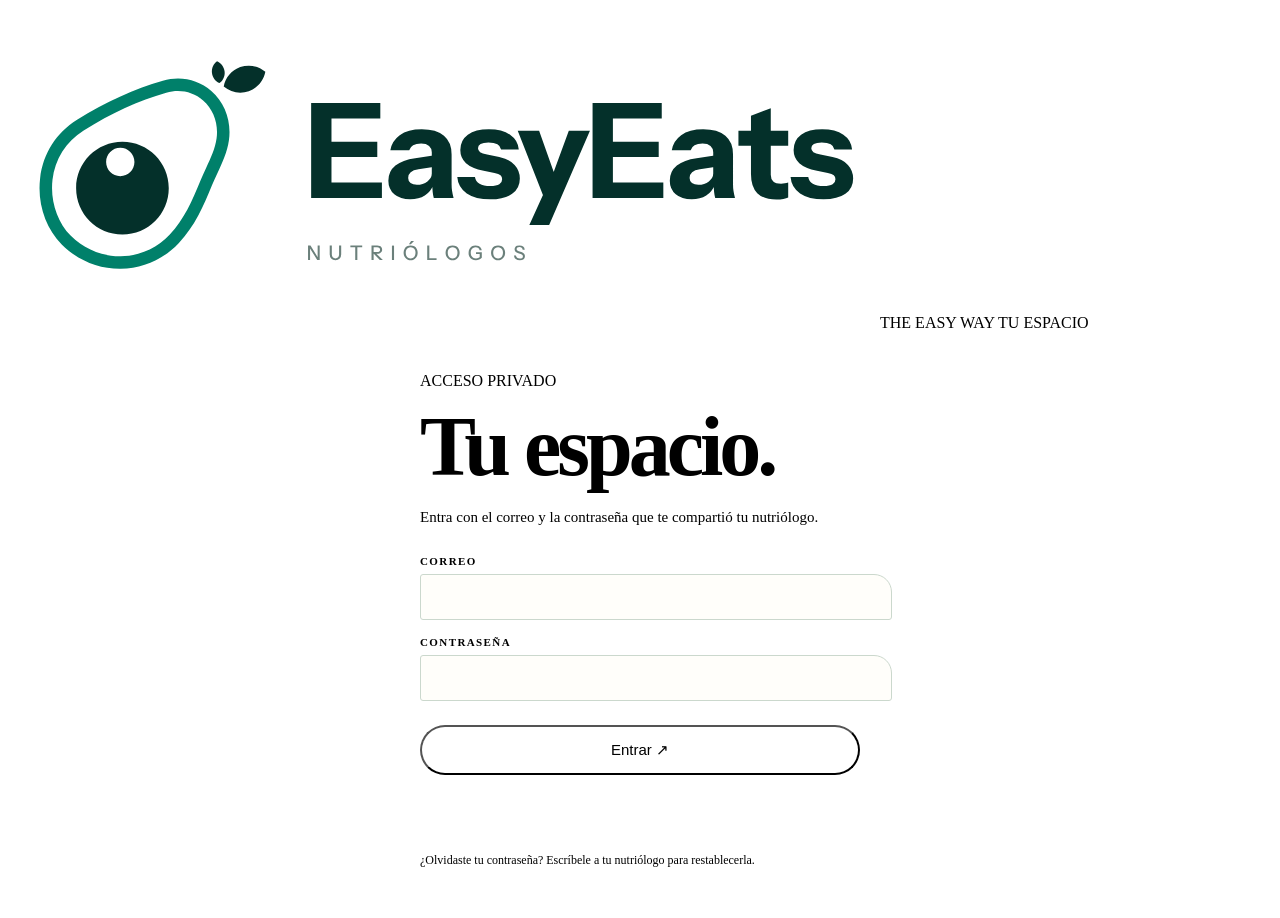
==== index.html @ 24e7483f "Add files via upload" ====
<!doctype html>
<html lang="es">
<head><meta charset="utf-8"><meta name="viewport" content="width=device-width,initial-scale=1"><meta name="robots" content="noindex,nofollow,noarchive"><meta name="theme-color" content="#FBFAF5"><meta http-equiv="Content-Security-Policy" content="default-src 'self'; script-src 'self' blob:; style-src 'self' 'unsafe-inline'; img-src 'self' blob: data:; font-src 'self'; connect-src 'self' https://*.supabase.co; base-uri 'self'; form-action 'self'"><meta name="referrer" content="no-referrer"><title>Tu espacio · EasyEats</title><link rel="stylesheet" href="styles.css"><link rel="stylesheet" href="portal.css"></head>
<body>
<div id="login-screen" class="login-screen">
<header class="topbar"><span class="brand"><img src="logo.svg" alt="EasyEats Nutriólogos"></span><span class="method">THE EASY WAY <i></i> TU ESPACIO</span></header>
<main class="login-wrap">
<form id="login-form" class="login-card" novalidate>
<span class="eyebrow">ACCESO PRIVADO</span>
<h1>Tu espacio<span class="name-dot">.</span></h1>
<p>Entra con el correo y la contraseña que te compartió tu nutriólogo.</p>
<label class="field"><span>CORREO</span><input id="email" type="email" autocomplete="username" required></label>
<label class="field"><span>CONTRASEÑA</span><input id="password" type="password" autocomplete="current-password" required></label>
<button class="primary" type="submit">Entrar ↗</button>
<p id="portal-message" class="portal-message" role="status"></p>
<button id="login-logout" class="link-btn" type="button" hidden>Cerrar sesión</button>
<p class="login-foot">¿Olvidaste tu contraseña? Escríbele a tu nutriólogo para restablecerla.</p>
</form>
</main>
</div>
<dialog id="account-dialog" class="account-dialog" aria-labelledby="account-title">
<button class="close" type="button" aria-label="Cerrar">×</button>
<span class="eyebrow">TU CUENTA</span>
<h2 id="account-title">Cambiar contraseña</h2>
<form id="password-form" novalidate>
<label class="field"><span>NUEVA CONTRASEÑA</span><input id="new-password" type="password" autocomplete="new-password" minlength="8" required></label>
<label class="field"><span>CONFIRMAR</span><input id="confirm-password" type="password" autocomplete="new-password" minlength="8" required></label>
<button class="primary" type="submit">Guardar contraseña</button>
<p id="password-message" class="portal-message" role="status"></p>
</form>
<hr>
<button id="logout" class="secondary" type="button">Cerrar sesión</button>
</dialog>
<script src="config.js"></script><script src="portal.js"></script>
</body>
</html>
---- portal.css ----
.login-screen{min-height:100dvh;display:flex;flex-direction:column}
.login-wrap{flex:1;display:grid;place-items:center;padding:40px 5%}
.login-card{width:min(440px,100%);animation:sceneIn .7s ease both}
.login-card .eyebrow{color:var(--green)}
.login-card h1{font-size:clamp(52px,7vw,84px);letter-spacing:-4px;line-height:1.02;margin:14px 0 12px}
.login-card>p{line-height:1.6;font-size:15px;margin-bottom:26px}
.field{display:block;margin-bottom:16px}
.field span{display:block;font-size:11px;letter-spacing:1.4px;font-weight:700;margin-bottom:7px}
.field input{width:100%;font:inherit;font-size:16px;color:var(--ink);background:#fffefa;border:1px solid #cbd8cd;border-radius:3px 18px 3px 3px;padding:13px 15px}
.field input:focus{outline:3px solid var(--green);outline-offset:2px;border-color:var(--green)}
.primary{width:100%;background:var(--green);color:var(--paper);border-radius:30px;padding:14px 20px;font-size:15px;margin-top:8px}
.primary:disabled{opacity:.6;cursor:wait}
.portal-message{min-height:22px;font-size:13px;line-height:1.5;margin-top:14px}
.portal-message.error{color:#9b2c1f}
.link-btn{background:none;padding:0 0 2px;color:var(--green);border-bottom:1px solid var(--green);font-size:13px}
.login-card .login-foot{font-size:12px;line-height:1.6;border-top:1px solid var(--line);margin:22px 0 0;padding-top:14px}
.tools .account{width:auto;border-radius:20px;font-size:12px;padding:0 14px}
.account-dialog{width:min(440px,92vw);background:var(--paper);border-radius:7px;padding:26px 28px;box-shadow:0 32px 100px #001b1840}
.account-dialog .eyebrow{color:var(--green)}
.account-dialog h2{font-size:26px;letter-spacing:-.8px;margin:6px 0 18px}
.account-dialog .close{position:absolute;top:14px;right:14px}
.account-dialog hr{border:0;border-top:1px solid var(--line);margin:22px 0}
.secondary{background:none;border:1px solid var(--ink);border-radius:30px;padding:11px 18px;font-size:14px}
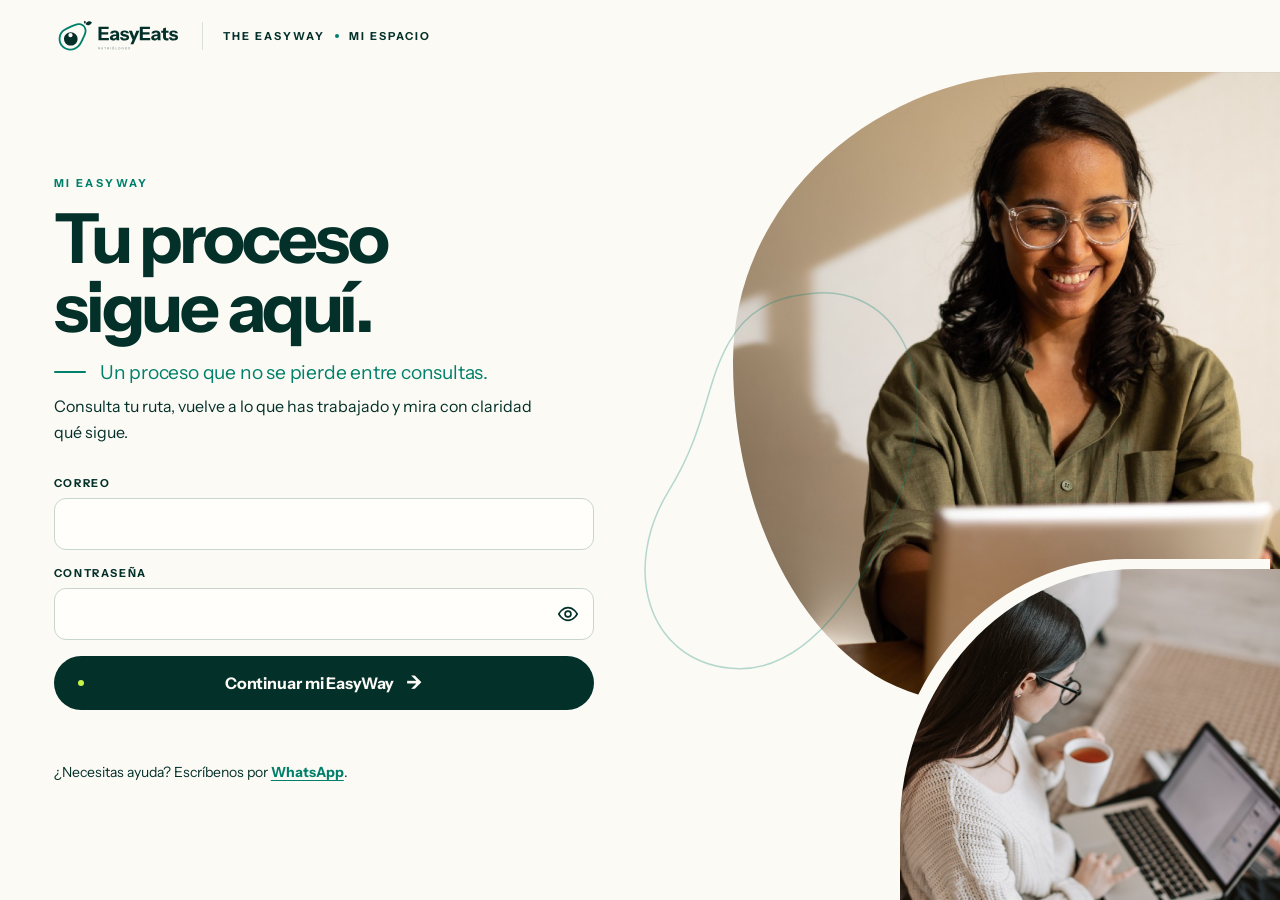
==== commit 099f08ba: "Add files via upload" ====
--- a/index.html
+++ b/index.html
@@ -1,21 +1,26 @@
 <!doctype html>
 <html lang="es">
-<head><meta charset="utf-8"><meta name="viewport" content="width=device-width,initial-scale=1"><meta name="robots" content="noindex,nofollow,noarchive"><meta name="theme-color" content="#FBFAF5"><meta http-equiv="Content-Security-Policy" content="default-src 'self'; script-src 'self' blob:; style-src 'self' 'unsafe-inline'; img-src 'self' blob: data:; font-src 'self'; connect-src 'self' https://*.supabase.co; base-uri 'self'; form-action 'self'"><meta name="referrer" content="no-referrer"><title>Tu espacio · EasyEats</title><link rel="stylesheet" href="styles.css"><link rel="stylesheet" href="portal.css"></head>
+<head><meta charset="utf-8"><meta name="viewport" content="width=device-width,initial-scale=1"><meta name="robots" content="noindex,nofollow,noarchive"><meta name="theme-color" content="#FBFAF5"><meta http-equiv="Content-Security-Policy" content="default-src 'self'; script-src 'self' blob:; style-src 'self' 'unsafe-inline'; img-src 'self' blob: data:; font-src 'self'; connect-src 'self' https://*.supabase.co; base-uri 'self'; form-action 'self'"><meta name="referrer" content="no-referrer"><title>Mi EasyWay · EasyEats</title><link rel="stylesheet" href="styles.css"><link rel="stylesheet" href="portal.css"></head>
 <body>
 <div id="login-screen" class="login-screen">
-<header class="topbar"><span class="brand"><img src="logo.svg" alt="EasyEats Nutriólogos"></span><span class="method">THE EASY WAY <i></i> TU ESPACIO</span></header>
+<header class="topbar login-top"><span class="brand"><img src="logo.svg" alt="EasyEats Nutriólogos"></span><span class="login-method">THE EASYWAY <i aria-hidden="true"></i> MI ESPACIO</span><span class="login-method-short">MI EASYWAY</span></header>
 <main class="login-wrap">
+<svg class="login-curve" viewBox="0 0 320 420" aria-hidden="true" focusable="false"><path d="M178 18C262 4 314 86 280 196c-28 92-92 204-176 196C20 384-6 292 42 214c38-62 36-106 60-148 18-32 44-44 76-48Z"/></svg>
+<section class="login-copy">
 <form id="login-form" class="login-card" novalidate>
-<span class="eyebrow">ACCESO PRIVADO</span>
-<h1>Tu espacio<span class="name-dot">.</span></h1>
-<p>Entra con el correo y la contraseña que te compartió tu nutriólogo.</p>
-<label class="field"><span>CORREO</span><input id="email" type="email" autocomplete="username" required></label>
-<label class="field"><span>CONTRASEÑA</span><input id="password" type="password" autocomplete="current-password" required></label>
-<button class="primary" type="submit">Entrar ↗</button>
+<span class="eyebrow">MI EASYWAY</span>
+<h1>Tu proceso sigue aquí.</h1>
+<p class="login-promise">Un proceso que no se pierde entre consultas.</p>
+<p class="login-support">Consulta tu ruta, vuelve a lo que has trabajado y mira con claridad qué sigue.</p>
+<div class="login-field"><label for="email">CORREO</label><input id="email" type="email" autocomplete="username" required></div>
+<div class="login-field"><label for="password">CONTRASEÑA</label><span class="password-wrap"><input id="password" type="password" autocomplete="current-password" required><button class="toggle-password" type="button" aria-controls="password" aria-pressed="false" aria-label="Mostrar contraseña" hidden><svg class="eye-on" viewBox="0 0 24 24" aria-hidden="true"><path d="M2 12s3.6-7 10-7 10 7 10 7-3.6 7-10 7S2 12 2 12Z" fill="none" stroke="currentColor" stroke-width="1.8"/><circle cx="12" cy="12" r="3.2" fill="none" stroke="currentColor" stroke-width="1.8"/></svg><svg class="eye-off" viewBox="0 0 24 24" aria-hidden="true"><path d="M3 3l18 18M10.6 5.1A10 10 0 0 1 12 5c6.4 0 10 7 10 7a17 17 0 0 1-3.2 4.1M6.6 6.6C3.8 8.4 2 12 2 12s3.6 7 10 7c1.9 0 3.5-.6 4.9-1.4M9.9 9.9a3 3 0 0 0 4.2 4.2" fill="none" stroke="currentColor" stroke-width="1.8" stroke-linecap="round"/></svg></button></span></div>
+<button class="primary login-submit" type="submit"><span class="btn-label">Continuar mi EasyWay</span><span class="btn-arrow" aria-hidden="true">→</span></button>
 <p id="portal-message" class="portal-message" role="status"></p>
 <button id="login-logout" class="link-btn" type="button" hidden>Cerrar sesión</button>
-<p class="login-foot">¿Olvidaste tu contraseña? Escríbele a tu nutriólogo para restablecerla.</p>
+<p class="login-help">¿Necesitas ayuda? Escríbenos por <a href="https://wa.me/529994713282?text=Hola%2C%20necesito%20ayuda%20para%20entrar%20a%20Mi%20EasyWay." target="_blank" rel="noopener noreferrer">WhatsApp</a>.</p>
 </form>
+</section>
+<aside class="login-visual" aria-hidden="true"><div class="login-photo login-photo-main"></div><div class="login-photo login-photo-secondary"></div></aside>
 </main>
 </div>
 <dialog id="account-dialog" class="account-dialog" aria-labelledby="account-title">
@@ -31,6 +36,6 @@
 <hr>
 <button id="logout" class="secondary" type="button">Cerrar sesión</button>
 </dialog>
-<script src="config.js"></script><script src="portal.js"></script>
+<script src="config.js"></script><script src="portal.js"></script><script src="acceso.js"></script>
 </body>
 </html>
--- a/styles.css
+++ b/styles.css
@@ -0,0 +1,19 @@
+@font-face{font-family:Instrument;src:url('instrument-regular.ttf')}@font-face{font-family:Instrument;src:url('instrument-bold.ttf');font-weight:700}
+:root{--paper:#FBFAF5;--ink:#04302A;--green:#00806A;--lime:#C6F24A;--muted:#6B807B;--line:#d9e1d8}*{box-sizing:border-box}body{margin:0;background:var(--paper);color:var(--ink);font-family:Instrument,Arial,sans-serif;font-size:16px}button,a{-webkit-tap-highlight-color:transparent}button{font:inherit;color:inherit;cursor:pointer}button:focus-visible,a:focus-visible,summary:focus-visible{outline:3px solid var(--green);outline-offset:5px}button{border:0}a{color:var(--green)}[hidden]{display:none!important}.topbar{height:100px;padding:24px 5.2%;display:flex;align-items:center;justify-content:space-between;border-bottom:1px solid var(--line);position:relative;z-index:2}.brand img{width:166px;height:auto;display:block}.method,.eyebrow{font-size:11px;letter-spacing:2px;font-weight:700}.method{display:flex;align-items:center;gap:12px}.method i{width:5px;height:5px;border-radius:50%;background:var(--green)}.tools{display:flex;gap:8px}.tools button{border:1px solid var(--line);background:transparent;border-radius:50%;width:38px;height:38px;font-size:21px}.scene{max-width:1450px;margin:auto;padding:38px 5.2% 20px;animation:sceneIn .7s ease both}.hero{text-align:center}.hero .eyebrow{color:var(--green)}h1,h2,h3,p{margin:0}.hero h1{font-size:clamp(70px,8.3vw,128px);letter-spacing:-7px;line-height:1.03;margin:20px 0 15px}.name-dot{color:var(--green)}.hero h2{font-size:clamp(22px,2.3vw,32px);font-weight:400;letter-spacing:-1px}.hero p{line-height:1.7;font-size:16px;margin:15px 0 8px}.journey{position:relative;display:grid;grid-template-columns:1fr 1fr 1fr;max-width:1020px;margin:30px auto 0;gap:40px}.phase{position:relative;display:flex;flex-direction:column;align-items:center;background:transparent;padding:5px 8px 12px}.phase-number{font-size:10px;letter-spacing:1.6px;display:block;margin-bottom:16px}.orbit{display:grid;place-items:center;height:132px;width:132px;position:relative;margin-bottom:17px;border-radius:50%;background:var(--paper)}.orbit i{position:absolute;inset:0;border:1px solid var(--green);border-radius:48% 52% 47% 53%;animation:orbit 24s linear infinite}.orbit i+ i{inset:9px;border-style:dashed;animation:orbit 35s linear infinite reverse}.orbit b{font-size:43px;letter-spacing:-3px;color:var(--green)}.phase strong{font-size:22px;letter-spacing:-.6px}.phase-caption{font-size:13px;margin-top:7px}.phase-link{margin-top:17px;background:var(--green);color:var(--paper);padding:11px 17px;border-radius:30px;font-size:13px}.future-symbol{height:132px;width:132px;display:grid;place-items:center;font-size:62px;font-weight:400;background:var(--paper);border:1px dashed #c1d1c6;border-radius:50%;margin-bottom:17px}.small-tag{font-size:11px;letter-spacing:.4px;margin-top:20px;border:1px dashed #c1d1c6;padding:6px 14px;border-radius:30px}.phase:hover .orbit{transform:scale(1.045);transition:.3s}.journey-line{position:absolute;left:17%;right:17%;top:84px;height:5px;background:var(--ink);overflow:hidden;border-radius:5px}.journey-line span{position:absolute;height:100%;width:20%;background:linear-gradient(90deg,transparent,var(--lime),transparent);animation:travel 6s linear infinite}.scene-footer{margin-top:35px;border-top:1px solid var(--line);padding-top:17px;display:flex;justify-content:space-between;font-size:10px;letter-spacing:1.6px}.back{padding:0;background:none;font-size:13px;margin:0 0 30px}.section-head{display:flex;justify-content:space-between;align-items:end;margin-bottom:35px}.section-head h1{font-size:clamp(36px,4.6vw,64px);letter-spacing:-2.5px;line-height:1.1;margin-top:15px}.section-head em{font-style:normal;color:var(--green)}.section-head p{line-height:1.6;font-size:14px;padding-bottom:5px}.dx-cards{display:grid;grid-template-columns:repeat(3,1fr);gap:23px}.dx-card{text-align:left;background:transparent;border:1px solid #cbd8cd;border-radius:3px 54px 3px 3px;padding:27px 28px 20px;transition:transform .3s,box-shadow .3s;position:relative;min-height:342px}.dx-card:hover{transform:translateY(-7px);box-shadow:0 18px 35px #04302a0a;background:#fffefa}.card-top{font-size:12px;letter-spacing:1.4px;display:flex;justify-content:space-between}.card-top>span{font-size:20px}.card-symbol{display:block;font-size:58px;color:var(--green);margin:18px 0 9px}.dx-card h2{font-size:29px;letter-spacing:-1px;line-height:1.1;margin-bottom:12px}.dx-card p{font-size:14px;line-height:1.55}.card-bottom{border-top:1px solid var(--line);display:flex;justify-content:space-between;font-size:11px;margin-top:24px;padding-top:15px}.card-bottom>span{color:var(--green)}.connection{display:flex;align-items:center;gap:12px;padding:24px 0;margin-top:18px;font-size:13px}.connection button{margin-left:auto;background:none;border-bottom:1px solid var(--green);padding:6px 0;color:var(--green)}.pulse-dot{height:7px;width:7px;border-radius:50%;background:var(--green);animation:breathe 3s ease-in-out infinite;flex-shrink:0}dialog{border:0;padding:0;background:transparent;color:var(--ink);max-width:none;max-height:none}dialog::backdrop{background:#04302a5e;backdrop-filter:blur(7px)}#report-dialog{width:min(1120px,94vw);height:min(880px,93dvh);overflow:visible}.sheet{height:100%;background:var(--paper);border-radius:7px;box-shadow:0 32px 100px #001b1840;display:flex;flex-direction:column;overflow:hidden;transform-origin:50% 50%;animation:flipIn .65s cubic-bezier(.2,.8,.3,1) both}.sheet-header{padding:27px 36px 18px;display:flex;align-items:start;justify-content:space-between}.sheet-header h2{font-size:30px;letter-spacing:-1px;margin-top:6px}.sheet-header .eyebrow{color:var(--green)}.close{background:none;font-size:31px;line-height:1;width:40px;height:40px;flex-shrink:0}.tabs{display:flex;gap:20px;padding:0 36px;border-bottom:1px solid var(--line);overflow:auto;flex-shrink:0}.tabs button{background:none;padding:13px 0 12px;border-bottom:2px solid transparent;white-space:nowrap;font-size:13px}.tabs button[aria-selected=true]{border-color:var(--green);color:var(--green);font-weight:700}.report-content{padding:30px 36px;overflow:auto;flex:1;min-height:0;scroll-behavior:smooth}.report-content>div{animation:fade .35s ease}.sheet-footer{display:flex;align-items:center;justify-content:space-between;padding:14px 36px;border-top:1px solid var(--line);font-size:11px}.sheet-footer button{background:var(--ink);color:var(--paper);border-radius:24px;padding:10px 19px;font-size:12px}.lead{font-size:24px;line-height:1.4;letter-spacing:-.6px;max-width:850px;margin-bottom:24px}.lead strong{color:var(--green)}.intro{line-height:1.75;max-width:850px;margin-bottom:22px}.grid2{display:grid;grid-template-columns:1fr 1fr;gap:18px}.tile{padding:22px;border:1px solid var(--line);border-radius:3px 25px 3px 3px}.tile h3{font-size:18px;margin-bottom:10px;color:var(--green)}.tile p,.tile li{font-size:14px;line-height:1.7}.tile ul{padding-left:17px;margin-bottom:0}.tile .big{display:block;font-size:37px;letter-spacing:-1px;font-weight:700;margin-bottom:6px}.note{font-size:12px;line-height:1.7;border-left:2px solid var(--green);padding:8px 14px;margin-top:23px}.pill{display:inline-block;padding:5px 10px;border:1px solid var(--line);border-radius:20px;font-size:10px;letter-spacing:.5px;margin-bottom:12px}.band{background:var(--ink);color:var(--paper);padding:25px 28px;border-radius:3px 30px 3px 3px;margin:22px 0}.band .big{font-size:45px;color:var(--lime);font-weight:700;letter-spacing:-2px}.band p{font-size:14px;line-height:1.7;margin-top:6px}.stats{display:grid;grid-template-columns:repeat(4,1fr);gap:15px;margin-bottom:23px}.stat{border-bottom:2px solid var(--line);padding-bottom:17px}.stat b{display:block;font-size:30px;letter-spacing:-1px}.stat span{font-size:12px;line-height:1.5;display:block;margin-top:4px}.macrobar{display:flex;height:12px;border-radius:10px;overflow:hidden;margin:18px 0}.macrobar span:nth-child(1){background:var(--green)}.macrobar span:nth-child(2){background:var(--ink)}.macrobar span:nth-child(3){background:var(--muted)}.legend{display:flex;gap:22px;font-size:12px;margin-bottom:25px}.data-table{width:100%;border-collapse:collapse;font-size:13px;font-variant-numeric:tabular-nums}.table-scroll{overflow:auto}.data-table th{text-align:left;font-size:10px;letter-spacing:.7px;color:var(--green);padding:12px 8px;border-bottom:1px solid var(--ink);white-space:nowrap}.data-table td{padding:13px 8px;border-bottom:1px solid var(--line)}.data-table tr.partial{background:#e9eee32e}.data-table td:not(:first-child){font-variant-numeric:tabular-nums}.status{font-size:10px;border:1px solid #cdd8cd;border-radius:13px;padding:3px 7px;white-space:nowrap}.foda{display:grid;grid-template-columns:1fr 1fr;gap:16px;max-width:850px;margin:auto}.petal{padding:27px 32px;min-height:210px;border:1px solid var(--line);background:#edf3e9;border-radius:65px 65px 3px 65px}.petal:nth-child(2){border-radius:65px 65px 65px 3px;background:#f1f0e6}.petal:nth-child(3){border-radius:65px 3px 65px 65px;background:#e4efe8}.petal:nth-child(4){border-radius:3px 65px 65px 65px;background:#f1f0e6}.petal small{font-size:9px;letter-spacing:1.7px}.petal h3{font-size:22px;margin:7px 0 12px}.petal p{font-size:14px;line-height:1.65;margin:7px 0}.petal details{border-top:1px solid #04302a22;margin-top:13px;padding-top:10px;font-size:12px}.petal summary{cursor:pointer}.body-controls{display:flex;gap:12px;justify-content:space-between;flex-wrap:wrap;margin-bottom:12px}.segmented{display:flex;border:1px solid var(--line);border-radius:30px;padding:3px;gap:3px}.segmented button{background:none;border-radius:20px;font-size:12px;padding:8px 14px}.segmented button.selected{background:var(--ink);color:var(--paper)}.body-layout{display:grid;grid-template-columns:1.05fr 1fr;gap:28px;align-items:start}.body-visual{height:470px;position:relative;background:white;border-radius:100px 100px 10px 10px;overflow:hidden}.body-crop{position:absolute;width:195px;height:463px;left:50%;transform:translateX(-50%);top:3px;overflow:hidden}.body-crop img{position:absolute;width:278.26%;max-width:none;left:-34.78%;top:-16.05%}.hotspot{position:absolute;z-index:1;left:var(--x);top:var(--y);width:23px;height:23px;border-radius:50%;border:4px solid white;background:var(--green);box-shadow:0 0 0 1px var(--green);animation:halo 4s infinite}.hotspot.selected{background:var(--ink);box-shadow:0 0 0 5px #00806a33}.body-visual .source-btn{position:absolute;bottom:8px;right:8px;background:#fbfaf5e8;border:1px solid var(--line);font-size:10px;padding:7px 9px;border-radius:20px}.region-list{display:flex;flex-wrap:wrap;gap:5px;margin-top:12px}.region-list button{font-size:11px;border-radius:20px;border:1px solid var(--line);padding:6px 10px;background:none}.region-list button.selected{color:var(--paper);background:var(--green);border-color:var(--green)}.body-info .region-title{font-size:26px;margin:20px 0 12px;letter-spacing:-.7px}.measure{padding:17px 0;border-bottom:1px solid var(--line)}.measure small{display:block;font-size:10px;color:var(--green);letter-spacing:1px;margin-bottom:7px}.measure .pair{display:flex;gap:23px}.measure b{font-size:27px;letter-spacing:-.7px}.measure .unit{font-size:14px}.measure .side{display:block;font-size:11px;margin-top:3px}.measure p{font-size:13px;line-height:1.6}.body-summary{display:flex;gap:16px;padding:16px 0;border-bottom:1px solid var(--ink)}.body-summary b{font-size:26px;display:block;letter-spacing:-1px}.body-summary span{display:block;font-size:10px;margin-top:4px}.week{display:grid;grid-template-columns:repeat(7,1fr);gap:9px;align-items:end;height:175px;margin:20px 0 24px}.day{display:flex;flex-direction:column;align-items:center;gap:8px;font-size:11px;height:100%;justify-content:end}.day .bar{background:var(--green);width:70%;height:var(--h);min-height:2px;border-radius:5px 5px 0 0}.day:nth-child(3) .bar{background:var(--ink)}.day b{font-size:13px}.details{border-top:1px solid var(--line);margin:18px 0 0;padding:15px 0;font-size:14px}.details summary{cursor:pointer;font-weight:700}.details p{line-height:1.7;margin-top:12px}.source-list{font-size:12px;line-height:1.8;margin-top:20px}.source-list a{margin-right:15px}#source-dialog{width:min(800px,94vw);height:94dvh;background:var(--paper);padding:20px;border-radius:8px;overflow:auto}#source-dialog>img{width:100%;display:block}#source-dialog>.close{float:right}#source-dialog p{font-size:12px;padding:10px}#toast{position:fixed;bottom:24px;left:50%;transform:translateX(-50%);background:var(--ink);color:var(--paper);padding:15px 24px;border-radius:30px;font-size:13px;z-index:20;max-width:90vw;opacity:0;pointer-events:none;transition:.3s}#toast.show{opacity:1}.closing .sheet{animation:flipOut .3s ease both}body.paused *,body.paused *:before,body.paused *:after{animation-play-state:paused!important;scroll-behavior:auto!important}body.paused .sheet{animation:none}body.paused .scene{animation:none}
+@keyframes orbit{to{transform:rotate(360deg)}}@keyframes travel{from{left:-20%}to{left:120%}}@keyframes breathe{50%{box-shadow:0 0 0 5px #00806a16}}@keyframes halo{50%{box-shadow:0 0 0 4px #00806a18}}@keyframes sceneIn{from{opacity:0;transform:scale(.96) translateY(15px)}to{opacity:1;transform:none}}@keyframes flipIn{from{opacity:0;transform:perspective(1500px) rotateY(-75deg) scale(.85)}to{opacity:1;transform:perspective(1500px) rotateY(0) scale(1)}}@keyframes flipOut{to{opacity:0;transform:perspective(1500px) rotateY(65deg) scale(.85)}}@keyframes fade{from{opacity:0;transform:translateY(7px)}to{opacity:1;transform:none}}
+@media(min-width:1500px){.scene{padding-top:60px}.journey{margin-top:45px}.scene-footer{margin-top:45px}}
+@media(max-width:750px){.topbar{height:78px;padding:18px 5%}.brand img{width:128px}.method{display:none}.scene{padding:28px 5% 20px}.hero h1{letter-spacing:-4px}.hero h2{font-size:23px}.hero p{font-size:14px}.desktop{display:none}.journey{gap:9px;margin-top:27px}.phase-number{font-size:8px;letter-spacing:.3px}.orbit,.future-symbol{width:86px;height:86px}.orbit b{font-size:31px}.future-symbol{font-size:40px}.phase strong{font-size:16px}.phase-caption{font-size:11px;min-height:33px}.phase-link{font-size:10px;padding:9px}.small-tag{font-size:9px;margin-top:17px}.journey-line{top:65px}.scene-footer{font-size:8px;letter-spacing:.8px;gap:18px}.section-head{display:block}.section-head p{margin-top:16px}.dx-cards{grid-template-columns:1fr}.dx-card{min-height:0;padding:21px}.card-symbol{position:absolute;right:25px;top:42px}.dx-card h2{font-size:25px}.dx-card p{font-size:13px}.connection{flex-wrap:wrap}.connection button{margin:5px 0 0}.sheet-header{padding:22px 20px 14px}.sheet-header h2{font-size:23px}.tabs{padding:0 20px;gap:18px}.report-content{padding:23px 20px}.sheet-footer{padding:12px 20px}.lead{font-size:20px}.grid2{grid-template-columns:1fr}.stats{grid-template-columns:repeat(2,1fr)}.stat b{font-size:28px}.legend{gap:12px;font-size:10px}.foda{gap:10px}.petal{padding:22px 19px;border-radius:40px 40px 3px 40px!important}.petal h3{font-size:18px}.petal p{font-size:12px}.body-layout{grid-template-columns:1fr}.body-visual{height:410px}.body-crop{height:403px;width:170px}.body-info .region-title{margin-top:12px}.body-controls{gap:8px}.segmented button{padding:7px 11px}.body-summary b{font-size:26px}.data-table{font-size:12px}.data-table th,.data-table td{padding:10px 7px}.week{height:150px}}
+.body-info .measure{padding:10px 0}.body-info .region-title{margin:13px 0 5px}.body-info .note{font-size:10px;line-height:1.5;margin-top:12px;padding:6px 10px}.body-summary{padding:9px 0 14px}.body-visual{height:420px}.body-crop{height:414px;width:175px}
+@media(min-width:751px) and (max-height:800px){.topbar{height:82px}.scene{padding-top:26px}.hero h1{font-size:86px;margin:15px 0 10px}.hero h2{font-size:27px}.hero p{font-size:14px;margin-top:11px}.journey{margin-top:24px}.orbit,.future-symbol{width:112px;height:112px}.journey-line{top:76px}.scene-footer{margin-top:21px}.back{margin-bottom:20px}.section-head{margin-bottom:23px}.section-head h1{font-size:49px}.dx-card{min-height:315px}.connection{margin-top:10px;padding:16px 0}}
+.orbit .glyph{font-size:52px;letter-spacing:0;font-weight:400}
+.plan-map{position:relative;display:grid;grid-template-columns:repeat(3,1fr);gap:18px}.map-lines{position:absolute;inset:0;width:100%;height:100%;pointer-events:none;z-index:1;overflow:visible}.map-path,.map-glint{fill:none;stroke-width:4;stroke-linecap:round}.map-path{stroke:var(--ink)}.map-glint{stroke:var(--lime);stroke-dasharray:70 1930;stroke-dashoffset:70;animation:glint 7s linear infinite}.month{position:relative;border:1px solid #cbd8cd;border-radius:3px 54px 3px 3px;padding:24px 22px 26px;background:#fffefa}.month.urgent{background:#edf3e9}.month-head{display:flex;flex-direction:column;align-items:flex-start;gap:8px;min-height:118px}.month-head .eyebrow{color:var(--green)}.month-head h2{font-size:23px;letter-spacing:-.7px;line-height:1.15}.priority{font-size:10px;letter-spacing:1.2px;font-weight:700;text-transform:uppercase;border:1px dashed #c1d1c6;border-radius:20px;padding:4px 10px}.urgent .priority{background:var(--ink);color:var(--lime);border:1px solid var(--ink)}.month-nodes{display:grid;grid-template-columns:1fr 1fr;gap:18px;margin-top:22px}.month-nodes .node:nth-child(2){margin-top:46px}.node{position:relative;z-index:2;display:flex;flex-direction:column;align-items:flex-start;text-align:left;background:none;padding:0;animation:nodeIn .6s ease both;animation-delay:calc(var(--i)*90ms + .15s)}.node-dot{position:relative;z-index:2;width:62px;height:62px;border-radius:50%;display:grid;place-items:center;background:var(--paper);border:1px solid var(--green);color:var(--green);font-size:19px;font-weight:700;transition:transform .3s}.urgent .node-dot{background:var(--ink);color:var(--lime);border-color:var(--ink)}.node:hover .node-dot{transform:scale(1.08)}.node-meta{font-size:10px;letter-spacing:1.3px;font-weight:700;margin:14px 0 6px}.node strong{font-size:18px;line-height:1.22;letter-spacing:-.4px}.node-caption{font-size:13px;line-height:1.5;margin-top:8px}.node-flag{font-size:10px;letter-spacing:.4px;border:1px dashed var(--green);color:var(--green);border-radius:20px;padding:3px 9px;margin-top:10px}.node-open{margin-top:12px;font-size:12px;color:var(--green);border-bottom:1px solid var(--green);padding-bottom:2px}
+.plan-route{position:relative;max-width:1180px}.route-line{position:absolute;width:4px;background:var(--ink);border-radius:4px;overflow:hidden}.route-line span{position:absolute;left:0;width:100%;height:22%;background:linear-gradient(180deg,transparent,var(--lime),transparent);animation:travelY 6s linear infinite}.route-month{display:flex;align-items:baseline;gap:14px;font-size:21px;letter-spacing:-.5px;padding:26px 0 6px 90px}.route-month span{font-size:11px;letter-spacing:2px;color:var(--green)}.route-group ol{list-style:none;margin:0;padding:0}.route-step{position:relative;margin-left:90px;display:grid;grid-template-columns:minmax(0,1.1fr) minmax(0,1fr) auto;column-gap:32px;align-items:center;padding:20px 0;border-bottom:1px solid var(--line);animation:nodeIn .6s ease both;animation-delay:calc(var(--i)*80ms + .15s)}.step-dot{position:absolute;left:-90px;top:50%;margin-top:-30px;width:60px;height:60px;border-radius:50%;display:grid;place-items:center;background:var(--paper);border:1px solid var(--green);color:var(--green);font-size:18px;font-weight:700}.urgent .step-dot{background:var(--ink);color:var(--lime);border-color:var(--ink)}.route-step small{display:block;font-size:10px;letter-spacing:1.3px;font-weight:700;margin-bottom:6px}.step-main small{color:var(--green)}.step-main h3{font-size:21px;letter-spacing:-.5px;line-height:1.2}.step-result p{font-size:15px;line-height:1.55}.route-step button{background:none;border-bottom:1px solid var(--green);color:var(--green);padding:6px 0;font-size:13px;white-space:nowrap}.route-note{max-width:1180px;margin-top:30px}.route-note b{color:var(--lime)}.route-note+.note{max-width:1180px}
+.session-tags{display:flex;flex-wrap:wrap;gap:8px;margin-bottom:14px}.session-tags .pill{margin:0}.pill-ink{background:var(--ink);color:var(--lime);border-color:var(--ink)}.pill-dashed{border-style:dashed;border-color:var(--green);color:var(--green)}.field-label{display:block;font-size:10px;letter-spacing:1.6px;font-weight:700;color:var(--green);margin-bottom:6px}.grid3{display:grid;grid-template-columns:repeat(3,1fr);gap:18px}.grid3 li{margin-bottom:8px}.band.result small{font-size:10px;letter-spacing:1.6px;font-weight:700;color:var(--lime)}.band.result p{font-size:19px;letter-spacing:-.3px;line-height:1.45}.report-content .connection{border-top:1px solid var(--line);margin-top:0}
+.footer-link{background:none;padding:0 0 2px;font-size:10px;letter-spacing:1.6px;font-weight:700;color:var(--green);border-bottom:1px solid var(--green)}.connection button+button{margin-left:22px}
+.price-group-label{display:flex;align-items:center;gap:12px;margin-bottom:16px;font-size:14px}.price-group-label .pill{margin:0}.price-cards{display:grid;grid-template-columns:repeat(auto-fit,minmax(280px,1fr));gap:23px}.price-card{position:relative;border:1px solid #cbd8cd;border-radius:3px 54px 3px 3px;padding:27px 28px 24px;background:#fffefa;transition:transform .3s,box-shadow .3s;animation:nodeIn .6s ease both;animation-delay:calc(var(--i)*90ms + .15s)}.price-card:hover{transform:translateY(-7px);box-shadow:0 18px 35px #04302a14}.price-card .card-top>span{font-size:12px;color:var(--green)}.price-card h2{font-size:26px;letter-spacing:-.8px;line-height:1.1;margin:18px 0 20px}.price-old{font-size:14px;text-decoration:line-through}.price-big{font-size:clamp(44px,4.4vw,60px);font-weight:700;letter-spacing:-2.5px;line-height:1.05;margin:4px 0 12px;color:var(--green)}.saving{display:inline-block;font-size:12px;font-weight:700;border:1px solid var(--green);color:var(--green);border-radius:20px;padding:4px 11px}.per-session{border-top:1px solid var(--line);margin-top:22px;padding-top:14px;font-size:13px;line-height:1.5}.price-card.best{background:var(--ink);color:var(--paper);border-color:var(--ink)}.best .price-big{color:var(--lime)}.best .saving{background:var(--lime);color:var(--ink);border-color:var(--lime)}.best .per-session{border-color:#fbfaf533}.price-card .card-top .best-tag{background:var(--lime);color:var(--ink);font-size:10px;letter-spacing:1.2px;font-weight:700;padding:3px 9px;border-radius:20px}.price-single{display:flex;justify-content:space-between;align-items:center;gap:24px;border:1px dashed #c1d1c6;border-radius:3px 30px 3px 3px;padding:24px 28px;margin-top:23px}.price-single .eyebrow{color:var(--green)}.price-single h2{font-size:24px;letter-spacing:-.6px;margin:8px 0 6px}.price-single p{font-size:14px}.price-group-label b{color:var(--green)}.price-single-amount{display:flex;flex-wrap:wrap;gap:16px 40px}.price-single-amount b{display:block;font-size:44px;letter-spacing:-2px}.price-single-amount span{display:block;font-size:12px}
+body.paused .node,body.paused .route-step,body.paused .price-card{animation:none}
+@keyframes glint{from{stroke-dashoffset:70}to{stroke-dashoffset:-1000}}@keyframes travelY{from{top:-22%}to{top:122%}}@keyframes nodeIn{from{opacity:0;transform:translateY(12px)}to{opacity:1;transform:none}}
+@media(max-width:1100px){.plan-map{grid-template-columns:1fr;gap:14px}.month{padding:22px 24px}.month-head{min-height:0;padding-left:86px}.month-nodes{grid-template-columns:1fr;gap:24px;margin-top:18px}.month-nodes .node:nth-child(2){margin-top:0;padding-left:28px}.node{display:grid;grid-template-columns:62px 1fr;column-gap:18px;justify-items:start;align-items:start}.node>*{grid-column:2}.node>.node-dot{grid-column:1;grid-row:1/span 5}.node-meta{margin:4px 0 5px}}
+@media(max-width:950px){.grid3{grid-template-columns:1fr}.route-step{grid-template-columns:1fr auto;row-gap:10px}.step-result{grid-row:2}.route-step button{grid-row:1/span 2;grid-column:2}}
+@media(max-width:750px){.month{padding:20px 16px}.month-head{padding-left:76px}.month-head h2{font-size:20px}.node{grid-template-columns:50px 1fr;column-gap:14px}.node-dot{width:50px;height:50px;font-size:16px}.node strong{font-size:17px}.route-month{padding-left:62px;font-size:18px;flex-wrap:wrap;gap:2px 10px}.route-step{margin-left:62px;grid-template-columns:1fr;row-gap:10px;padding:18px 0}.route-step button{grid-row:auto;grid-column:1;justify-self:start}.step-dot{left:-62px;top:16px;margin-top:0;width:46px;height:46px;font-size:15px}.step-main h3{font-size:18px}.step-result p{font-size:14px}.band.result p{font-size:17px}.route-note{padding:20px}.scene-footer{flex-wrap:wrap;gap:12px 18px}.footer-link{font-size:9px;letter-spacing:.8px;order:3}.connection button+button{margin-left:0}.price-card{padding:22px 21px}.price-card h2{font-size:23px}.price-single{display:block;padding:20px}.price-single-amount{text-align:left;margin-top:14px}.price-single-amount b{font-size:38px}}
+@media(prefers-reduced-motion:reduce){*,*:before,*:after{animation:none!important;transition:none!important;scroll-behavior:auto!important}}
--- a/portal.css
+++ b/portal.css
@@ -1,19 +1,121 @@
-.login-screen{min-height:100dvh;display:flex;flex-direction:column}
-.login-wrap{flex:1;display:grid;place-items:center;padding:40px 5%}
-.login-card{width:min(440px,100%);animation:sceneIn .7s ease both}
-.login-card .eyebrow{color:var(--green)}
-.login-card h1{font-size:clamp(52px,7vw,84px);letter-spacing:-4px;line-height:1.02;margin:14px 0 12px}
-.login-card>p{line-height:1.6;font-size:15px;margin-bottom:26px}
-.field{display:block;margin-bottom:16px}
-.field span{display:block;font-size:11px;letter-spacing:1.4px;font-weight:700;margin-bottom:7px}
-.field input{width:100%;font:inherit;font-size:16px;color:var(--ink);background:#fffefa;border:1px solid #cbd8cd;border-radius:3px 18px 3px 3px;padding:13px 15px}
-.field input:focus{outline:3px solid var(--green);outline-offset:2px;border-color:var(--green)}
-.primary{width:100%;background:var(--green);color:var(--paper);border-radius:30px;padding:14px 20px;font-size:15px;margin-top:8px}
-.primary:disabled{opacity:.6;cursor:wait}
-.portal-message{min-height:22px;font-size:13px;line-height:1.5;margin-top:14px}
+/* ---------- Acceso · Mi EasyWay. Encapsulado en .login-screen para no afectar la presentación. ---------- */
+.login-screen{--login-line:#c9d6cd;min-height:100dvh;display:flex;flex-direction:column;background:var(--paper);overflow-x:hidden}
+.login-top{height:72px;padding:14px clamp(20px,4.2vw,64px);gap:20px;justify-content:flex-start;border-bottom:0}
+.login-top .brand img{width:128px}
+.login-method{display:flex;align-items:center;gap:10px;height:28px;padding-left:20px;border-left:1px solid var(--line);font-size:11px;letter-spacing:2px;font-weight:700}
+.login-method i{width:4px;height:4px;border-radius:50%;background:var(--green)}
+.login-method-short{display:none;margin-left:auto;font-size:11px;letter-spacing:2px;font-weight:700}
+
+.login-wrap{position:relative;flex:1;display:grid;grid-template-columns:minmax(0,55fr) minmax(0,45fr);min-height:0}
+.login-copy{position:relative;z-index:2;display:flex;align-items:center;padding:clamp(16px,3.5vh,44px) clamp(20px,4.2vw,64px) clamp(28px,5vh,56px)}
+.login-card{width:min(540px,100%)}
+.login-card>*{animation:loginUp .6s cubic-bezier(.2,.7,.2,1) both}
+.login-card>:nth-child(2){animation-delay:.05s}.login-card>:nth-child(3){animation-delay:.1s}.login-card>:nth-child(4){animation-delay:.15s}
+.login-card>:nth-child(5),.login-card>:nth-child(6){animation-delay:.2s}.login-card>:nth-child(n+7){animation-delay:.25s}
+.login-card .eyebrow{display:block;color:var(--green);letter-spacing:2.4px}
+.login-card h1{max-width:10ch;margin:14px 0 18px;font-size:clamp(44px,5.4vw,80px);line-height:1;letter-spacing:-.045em}
+.login-promise{display:flex;align-items:center;gap:14px;margin-bottom:10px;font-size:clamp(17px,1.5vw,21px);letter-spacing:-.2px;color:var(--green)}
+.login-promise::before{content:'';flex:none;width:32px;height:2px;border-radius:2px;background:var(--green)}
+.login-support{max-width:44ch;margin-bottom:clamp(20px,3.4vh,32px);font-size:16px;line-height:1.6}
+
+.login-field{margin-bottom:16px}
+.login-field label{display:block;margin-bottom:8px;font-size:11px;letter-spacing:1.6px;font-weight:700}
+.login-field input{width:100%;min-height:52px;padding:0 16px;font:inherit;font-size:16px;color:var(--ink);background:#fffefa;border:1px solid var(--login-line);border-radius:12px;transition:border-color .2s,box-shadow .2s}
+.login-field input:hover{border-color:#9fb5a8}
+.login-field input:focus,.login-field input:focus-visible{outline:none;border-color:var(--green);box-shadow:0 0 0 3px #00806a40}
+.password-wrap{position:relative;display:block}
+.password-wrap input{padding-right:56px}
+.toggle-password{position:absolute;top:50%;right:4px;width:44px;height:44px;margin-top:-22px;display:grid;place-items:center;border-radius:10px;background:none;color:var(--ink)}
+.toggle-password:hover{background:#04302a0d}
+.toggle-password:focus-visible{outline:3px solid var(--green);outline-offset:0}
+.toggle-password svg{width:22px;height:22px}
+.toggle-password .eye-off,.toggle-password[aria-pressed=true] .eye-on{display:none}
+.toggle-password[aria-pressed=true] .eye-off{display:block}
+
+.login-submit{position:relative;display:flex;align-items:center;justify-content:center;gap:12px;width:100%;min-height:54px;margin-top:10px;padding:0 48px;background:var(--ink);color:var(--paper);border-radius:30px;font-size:16px;font-weight:700;letter-spacing:-.1px;transition:background .2s,transform .2s}
+.login-submit::before{content:'';position:absolute;left:24px;top:50%;width:6px;height:6px;margin-top:-3px;border-radius:50%;background:var(--lime)}
+.login-submit:hover{background:#0b4239}
+.login-submit:active{transform:translateY(1px)}
+.btn-arrow{font-size:19px;transition:transform .2s}
+.login-submit:hover .btn-arrow{transform:translateX(3px)}
+.login-submit:disabled{opacity:1;cursor:wait}
+.login-submit:disabled .btn-label,.login-submit:disabled .btn-arrow{opacity:.4}
+.login-submit:disabled::after{content:'';position:absolute;right:22px;top:50%;width:18px;height:18px;margin-top:-9px;border-radius:50%;border:2px solid #fbfaf555;border-top-color:var(--lime);animation:loginSpin .8s linear infinite}
+
+.portal-message{min-height:22px;margin-top:14px;font-size:14px;line-height:1.5}
 .portal-message.error{color:#9b2c1f}
-.link-btn{background:none;padding:0 0 2px;color:var(--green);border-bottom:1px solid var(--green);font-size:13px}
-.login-card .login-foot{font-size:12px;line-height:1.6;border-top:1px solid var(--line);margin:22px 0 0;padding-top:14px}
+.login-screen .portal-message:not(:empty){padding:10px 14px;border-radius:10px;background:#00806a12}
+.login-screen .portal-message.error:not(:empty){background:#9b2c1f0f}
+.link-btn{padding:0 0 2px;background:none;color:var(--green);border-bottom:1px solid var(--green);font-size:14px}
+.login-help{margin-top:16px;font-size:14px;line-height:1.5}
+.login-help a{color:var(--green);font-weight:700;text-underline-offset:3px}
+
+/* Fotografías: fondos decorativos. Si el archivo aún no existe, queda el degradado papel-verde. */
+.login-visual{position:relative;overflow:hidden;animation:loginFade .9s ease both .1s}
+.login-photo{position:absolute;background-color:#e6eee6;background-size:cover;background-position:center;transition:transform .6s ease}
+.login-photo-main{inset:0 0 24% 5%;border-radius:58% 0 0 42%/46% 0 0 54%;background-image:url(login-easyway-principal.jpg),linear-gradient(150deg,#dde8df,#eef2e8 60%,#e2ebe4);background-position:64% 40%}
+.login-photo-secondary{right:0;bottom:0;width:66%;height:40%;border-radius:62% 0 0 0/78% 0 0 0;box-shadow:-10px -10px 0 var(--paper);background-image:url(login-easyway-secundaria.jpg),linear-gradient(200deg,#e4ece3,#f1f0e6);background-position:50% 38%}
+.login-visual:hover .login-photo-main{transform:scale(1.01)}
+.login-curve{position:absolute;z-index:1;left:49%;top:6%;width:25%;height:88%;pointer-events:none;overflow:visible}
+.login-curve path{fill:none;stroke:var(--green);stroke-width:1.5;opacity:.28;vector-effect:non-scaling-stroke}
+
+@keyframes loginUp{from{opacity:0;transform:translateY(10px)}to{opacity:1;transform:none}}
+@keyframes loginFade{from{opacity:0}to{opacity:1}}
+@keyframes loginSpin{to{transform:rotate(360deg)}}
+
+@media (min-width:761px) and (max-height:820px){
+  .login-top{height:62px}
+  .login-card h1{margin:10px 0 12px;font-size:clamp(40px,4.4vw,64px)}
+  .login-support{margin-bottom:18px}
+  .login-field{margin-bottom:12px}
+}
+@media (max-width:760px){
+  .login-top{height:64px;padding:12px 20px}
+  .login-top .brand img{width:108px}
+  .login-method,.login-curve,.login-photo-secondary{display:none}
+  .login-method-short{display:block}
+  .login-wrap{grid-template-columns:1fr;grid-template-rows:auto 1fr}
+  .login-visual{order:-1;height:clamp(130px,24vh,200px);margin:0 20px;border-radius:110px 22px 110px 22px/90px 22px 90px 22px}
+  .login-photo-main{inset:0;border-radius:inherit;background-image:url(login-easyway-principal-movil.jpg),linear-gradient(150deg,#dde8df,#eef2e8 60%,#e2ebe4);background-position:60% 30%}
+  .login-copy{align-items:flex-start;padding:20px 22px 32px}
+  .login-card h1{margin:10px 0 12px;font-size:clamp(38px,11.5vw,52px)}
+  .login-promise{font-size:17px}
+  .login-support{margin-bottom:20px;font-size:15px}
+  .login-field input{min-height:50px}
+}
+/* Teléfonos bajos (p. ej. 320×568): el botón debe verse sin desplazarse. La barra ya dice MI EASYWAY. */
+@media (max-width:760px) and (max-height:700px){
+  .login-top{height:56px;padding:8px 20px}
+  .login-visual{height:84px}
+  .login-copy{padding-top:12px}
+  .login-card .eyebrow{display:none}
+  .login-card h1{margin:0 0 8px;font-size:34px}
+  .login-promise{margin-bottom:6px;font-size:15px}
+  .login-promise::before{width:20px}
+  .login-support{margin-bottom:12px;font-size:14px;line-height:1.5}
+  .login-field{margin-bottom:10px}
+  .login-field label{margin-bottom:5px}
+  .login-field input{min-height:48px}
+  .login-submit{min-height:50px;margin-top:6px}
+}
+@media (max-width:360px){
+  .login-submit{gap:8px;padding:0 34px;font-size:15px;white-space:nowrap}
+  .login-submit::before{left:18px}
+}
+@media (max-height:500px) and (max-width:950px){
+  .login-wrap{grid-template-columns:1fr}
+  .login-visual,.login-curve{display:none}
+}
+body.paused .login-screen,body.paused .login-screen *{animation:none!important;transition:none!important}
+@media (prefers-reduced-motion:reduce){.login-screen,.login-screen *{animation:none!important;transition:none!important}}
+
+/* ---------- Mi cuenta (dentro de la presentación) ---------- */
+.account-dialog .field{display:block;margin-bottom:16px}
+.account-dialog .field span{display:block;font-size:11px;letter-spacing:1.4px;font-weight:700;margin-bottom:7px}
+.account-dialog .field input{width:100%;font:inherit;font-size:16px;color:var(--ink);background:#fffefa;border:1px solid #cbd8cd;border-radius:3px 18px 3px 3px;padding:13px 15px}
+.account-dialog .field input:focus{outline:3px solid var(--green);outline-offset:2px;border-color:var(--green)}
+.account-dialog .primary{width:100%;background:var(--green);color:var(--paper);border-radius:30px;padding:14px 20px;font-size:15px;margin-top:8px}
+.account-dialog .primary:disabled{opacity:.6;cursor:wait}
 .tools .account{width:auto;border-radius:20px;font-size:12px;padding:0 14px}
 .account-dialog{width:min(440px,92vw);background:var(--paper);border-radius:7px;padding:26px 28px;box-shadow:0 32px 100px #001b1840}
 .account-dialog .eyebrow{color:var(--green)}
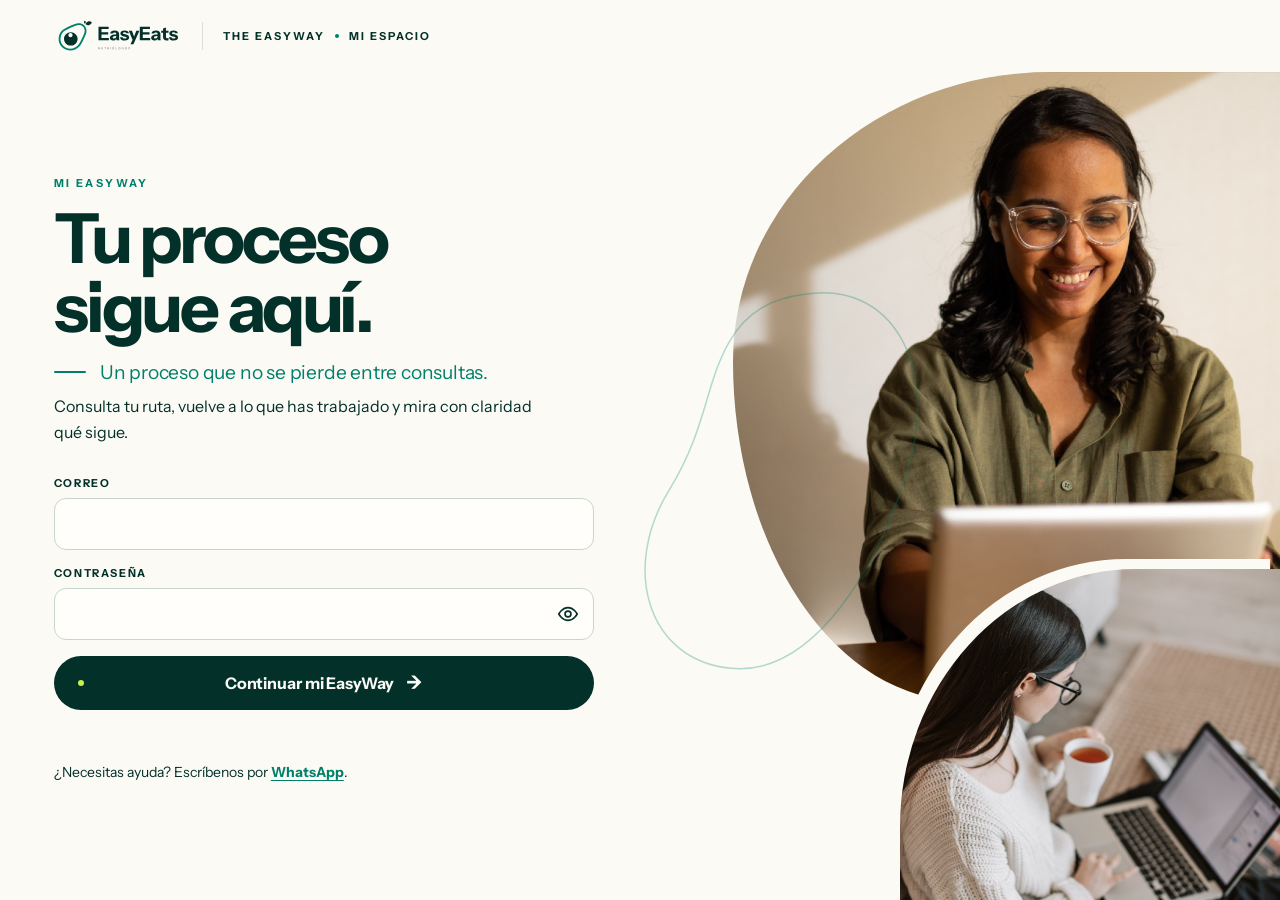
==== commit f86e9442: "Add files via upload" ====
--- a/index.html
+++ b/index.html
@@ -1,6 +1,6 @@
 <!doctype html>
 <html lang="es">
-<head><meta charset="utf-8"><meta name="viewport" content="width=device-width,initial-scale=1"><meta name="robots" content="noindex,nofollow,noarchive"><meta name="theme-color" content="#FBFAF5"><meta http-equiv="Content-Security-Policy" content="default-src 'self'; script-src 'self' blob:; style-src 'self' 'unsafe-inline'; img-src 'self' blob: data:; font-src 'self'; connect-src 'self' https://*.supabase.co; base-uri 'self'; form-action 'self'"><meta name="referrer" content="no-referrer"><title>Mi EasyWay · EasyEats</title><link rel="stylesheet" href="styles.css"><link rel="stylesheet" href="portal.css"></head>
+<head><meta charset="utf-8"><meta name="viewport" content="width=device-width,initial-scale=1"><meta name="robots" content="noindex,nofollow,noarchive"><meta name="theme-color" content="#FBFAF5"><meta http-equiv="Content-Security-Policy" content="default-src 'self'; script-src 'self' blob:; style-src 'self' 'unsafe-inline'; img-src 'self' blob: data:; font-src 'self'; connect-src 'self' https://*.supabase.co; base-uri 'self'; form-action 'self'"><meta name="referrer" content="no-referrer"><title>Mi EasyWay · EasyEats</title><link rel="icon" href="icono.svg" type="image/svg+xml"><link rel="icon" href="favicon-32.png" sizes="32x32" type="image/png"><link rel="apple-touch-icon" href="apple-touch-icon.png"><link rel="manifest" href="manifest.webmanifest"><meta name="apple-mobile-web-app-title" content="Mi EasyWay"><meta name="application-name" content="Mi EasyWay"><meta name="apple-mobile-web-app-capable" content="yes"><meta name="mobile-web-app-capable" content="yes"><meta name="apple-mobile-web-app-status-bar-style" content="default"><meta name="description" content="Tu proceso sigue aquí. Consulta tu ruta, vuelve a lo que has trabajado y mira con claridad qué sigue."><meta property="og:type" content="website"><meta property="og:site_name" content="EasyEats Nutriólogos"><meta property="og:locale" content="es_MX"><meta property="og:url" content="https://pacientes.easyeats.com.mx/"><meta property="og:title" content="Mi EasyWay · Tu proceso sigue aquí"><meta property="og:description" content="Un proceso que no se pierde entre consultas. Entra a tu espacio privado de EasyEats."><meta property="og:image" content="https://pacientes.easyeats.com.mx/compartir.jpg"><meta property="og:image:secure_url" content="https://pacientes.easyeats.com.mx/compartir.jpg"><meta property="og:image:type" content="image/jpeg"><meta property="og:image:width" content="1200"><meta property="og:image:height" content="630"><meta property="og:image:alt" content="Logo de EasyEats Nutriólogos junto a una mujer sonriendo frente a una tableta."><meta name="twitter:card" content="summary_large_image"><link rel="stylesheet" href="styles.css"><link rel="stylesheet" href="portal.css"></head>
 <body>
 <div id="login-screen" class="login-screen">
 <header class="topbar login-top"><span class="brand"><img src="logo.svg" alt="EasyEats Nutriólogos"></span><span class="login-method">THE EASYWAY <i aria-hidden="true"></i> MI ESPACIO</span><span class="login-method-short">MI EASYWAY</span></header>
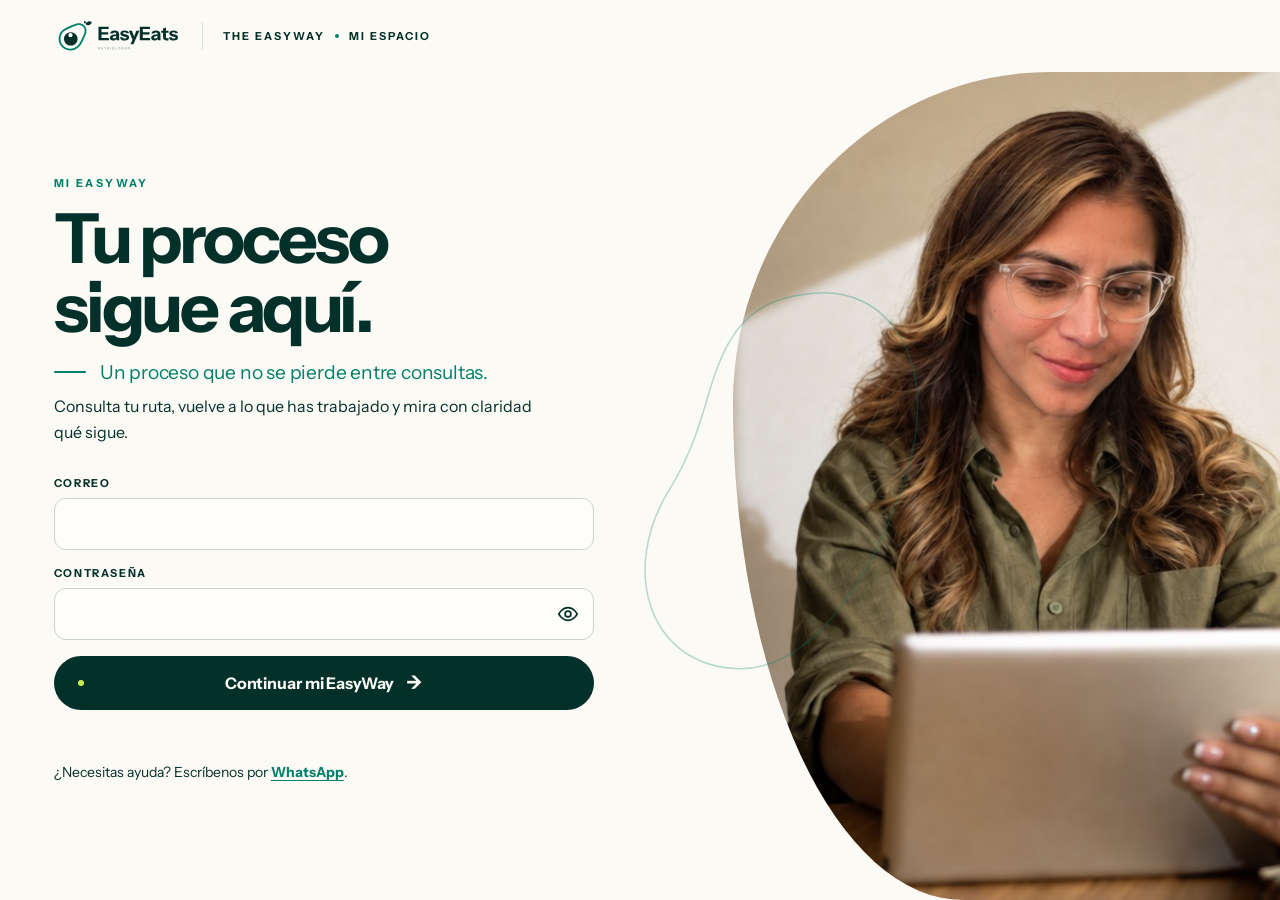
==== commit f1680ff9: "Add files via upload" ====
--- a/index.html
+++ b/index.html
@@ -20,7 +20,7 @@
 <p class="login-help">¿Necesitas ayuda? Escríbenos por <a href="https://wa.me/529994713282?text=Hola%2C%20necesito%20ayuda%20para%20entrar%20a%20Mi%20EasyWay." target="_blank" rel="noopener noreferrer">WhatsApp</a>.</p>
 </form>
 </section>
-<aside class="login-visual" aria-hidden="true"><div class="login-photo login-photo-main"></div><div class="login-photo login-photo-secondary"></div></aside>
+<aside class="login-visual" aria-hidden="true"><div class="login-photo login-photo-main"></div></aside>
 </main>
 </div>
 <dialog id="account-dialog" class="account-dialog" aria-labelledby="account-title">
--- a/portal.css
+++ b/portal.css
@@ -53,8 +53,7 @@
 /* Fotografías: fondos decorativos. Si el archivo aún no existe, queda el degradado papel-verde. */
 .login-visual{position:relative;overflow:hidden;animation:loginFade .9s ease both .1s}
 .login-photo{position:absolute;background-color:#e6eee6;background-size:cover;background-position:center;transition:transform .6s ease}
-.login-photo-main{inset:0 0 24% 5%;border-radius:58% 0 0 42%/46% 0 0 54%;background-image:url(login-easyway-principal.jpg),linear-gradient(150deg,#dde8df,#eef2e8 60%,#e2ebe4);background-position:64% 40%}
-.login-photo-secondary{right:0;bottom:0;width:66%;height:40%;border-radius:62% 0 0 0/78% 0 0 0;box-shadow:-10px -10px 0 var(--paper);background-image:url(login-easyway-secundaria.jpg),linear-gradient(200deg,#e4ece3,#f1f0e6);background-position:50% 38%}
+.login-photo-main{inset:0 0 0 5%;border-radius:58% 0 0 42%/40% 0 0 60%;background-image:url(login-easyway-principal.jpg),linear-gradient(150deg,#dde8df,#eef2e8 60%,#e2ebe4);background-position:62% 35%}
 .login-visual:hover .login-photo-main{transform:scale(1.01)}
 .login-curve{position:absolute;z-index:1;left:49%;top:6%;width:25%;height:88%;pointer-events:none;overflow:visible}
 .login-curve path{fill:none;stroke:var(--green);stroke-width:1.5;opacity:.28;vector-effect:non-scaling-stroke}
@@ -71,7 +70,8 @@
 }
 @media (max-width:760px){
   .login-top{height:64px;padding:12px 20px}
-  .login-top .brand img{width:108px}
+  /* En celular "NUTRIÓLOGOS" se vuelve ilegible: se oculta recortando solo esa franja; el SVG oficial no se modifica. */
+  .login-top .brand img{width:150px;clip-path:polygon(0 0,100% 0,100% 70%,31% 70%,31% 100%,0 100%)}
   .login-method,.login-curve,.login-photo-secondary{display:none}
   .login-method-short{display:block}
   .login-wrap{grid-template-columns:1fr;grid-template-rows:auto 1fr}
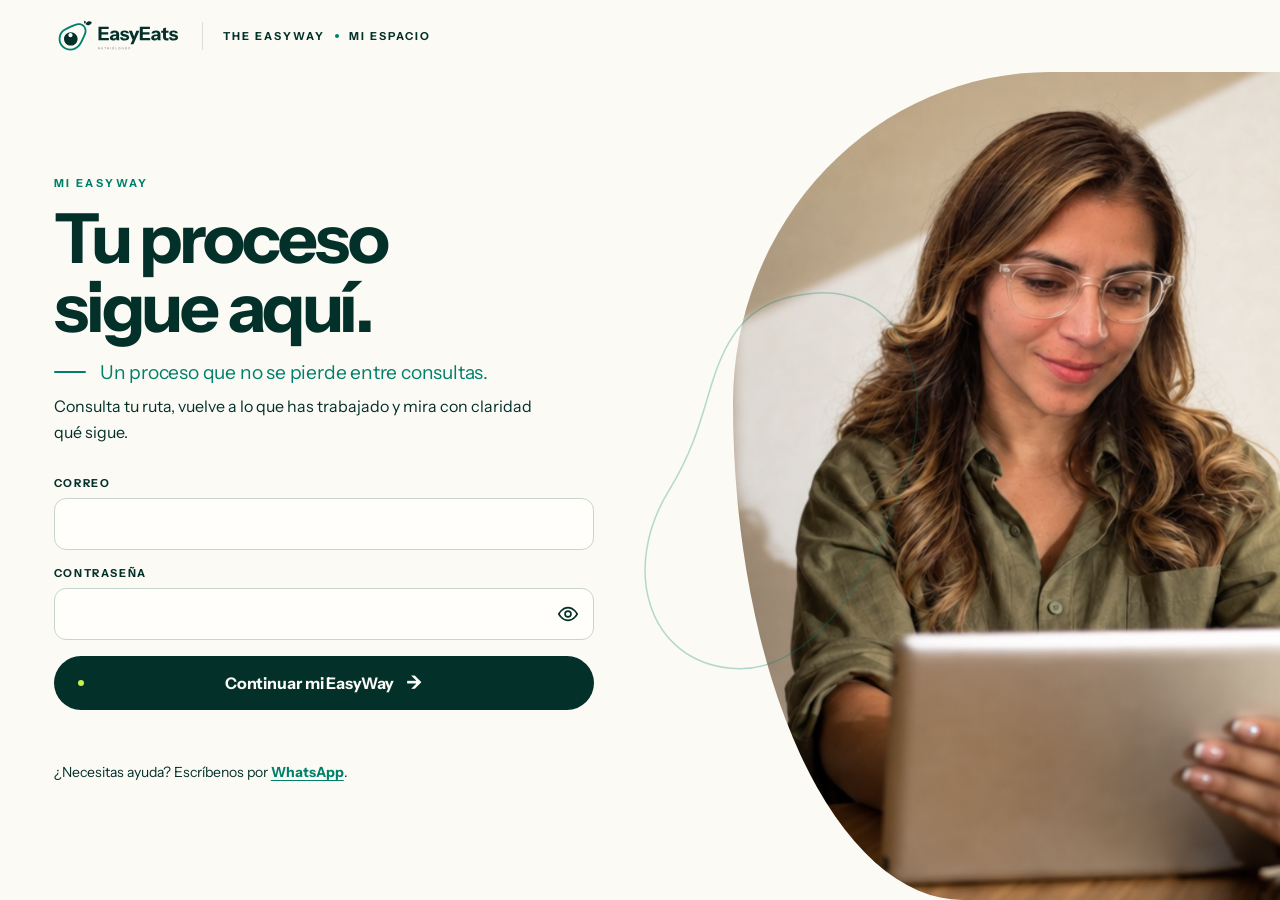
==== commit 5143a6b6: "Add files via upload" ====
--- a/index.html
+++ b/index.html
@@ -1,6 +1,6 @@
 <!doctype html>
 <html lang="es">
-<head><meta charset="utf-8"><meta name="viewport" content="width=device-width,initial-scale=1"><meta name="robots" content="noindex,nofollow,noarchive"><meta name="theme-color" content="#FBFAF5"><meta http-equiv="Content-Security-Policy" content="default-src 'self'; script-src 'self' blob:; style-src 'self' 'unsafe-inline'; img-src 'self' blob: data:; font-src 'self'; connect-src 'self' https://*.supabase.co; base-uri 'self'; form-action 'self'"><meta name="referrer" content="no-referrer"><title>Mi EasyWay · EasyEats</title><link rel="icon" href="icono.svg" type="image/svg+xml"><link rel="icon" href="favicon-32.png" sizes="32x32" type="image/png"><link rel="apple-touch-icon" href="apple-touch-icon.png"><link rel="manifest" href="manifest.webmanifest"><meta name="apple-mobile-web-app-title" content="Mi EasyWay"><meta name="application-name" content="Mi EasyWay"><meta name="apple-mobile-web-app-capable" content="yes"><meta name="mobile-web-app-capable" content="yes"><meta name="apple-mobile-web-app-status-bar-style" content="default"><meta name="description" content="Tu proceso sigue aquí. Consulta tu ruta, vuelve a lo que has trabajado y mira con claridad qué sigue."><meta property="og:type" content="website"><meta property="og:site_name" content="EasyEats Nutriólogos"><meta property="og:locale" content="es_MX"><meta property="og:url" content="https://pacientes.easyeats.com.mx/"><meta property="og:title" content="Mi EasyWay · Tu proceso sigue aquí"><meta property="og:description" content="Un proceso que no se pierde entre consultas. Entra a tu espacio privado de EasyEats."><meta property="og:image" content="https://pacientes.easyeats.com.mx/compartir.jpg"><meta property="og:image:secure_url" content="https://pacientes.easyeats.com.mx/compartir.jpg"><meta property="og:image:type" content="image/jpeg"><meta property="og:image:width" content="1200"><meta property="og:image:height" content="630"><meta property="og:image:alt" content="Logo de EasyEats Nutriólogos junto a una mujer sonriendo frente a una tableta."><meta name="twitter:card" content="summary_large_image"><link rel="stylesheet" href="styles.css"><link rel="stylesheet" href="portal.css"></head>
+<head><meta charset="utf-8"><meta name="viewport" content="width=device-width,initial-scale=1"><meta name="robots" content="noindex,nofollow,noarchive"><meta name="theme-color" content="#FBFAF5"><meta http-equiv="Content-Security-Policy" content="default-src 'self'; script-src 'self' blob:; style-src 'self' 'unsafe-inline'; img-src 'self' blob: data: https://i.ytimg.com; frame-src https://www.youtube-nocookie.com; font-src 'self'; connect-src 'self' https://*.supabase.co; base-uri 'self'; form-action 'self'"><meta name="referrer" content="no-referrer"><title>Mi EasyWay · EasyEats</title><link rel="icon" href="icono.svg" type="image/svg+xml"><link rel="icon" href="favicon-32.png" sizes="32x32" type="image/png"><link rel="apple-touch-icon" href="apple-touch-icon.png"><link rel="manifest" href="manifest.webmanifest"><meta name="apple-mobile-web-app-title" content="Mi EasyWay"><meta name="application-name" content="Mi EasyWay"><meta name="apple-mobile-web-app-capable" content="yes"><meta name="mobile-web-app-capable" content="yes"><meta name="apple-mobile-web-app-status-bar-style" content="default"><meta name="description" content="Tu proceso sigue aquí. Consulta tu ruta, vuelve a lo que has trabajado y mira con claridad qué sigue."><meta property="og:type" content="website"><meta property="og:site_name" content="EasyEats Nutriólogos"><meta property="og:locale" content="es_MX"><meta property="og:url" content="https://pacientes.easyeats.com.mx/"><meta property="og:title" content="Mi EasyWay · Tu proceso sigue aquí"><meta property="og:description" content="Un proceso que no se pierde entre consultas. Entra a tu espacio privado de EasyEats."><meta property="og:image" content="https://pacientes.easyeats.com.mx/compartir.jpg"><meta property="og:image:secure_url" content="https://pacientes.easyeats.com.mx/compartir.jpg"><meta property="og:image:type" content="image/jpeg"><meta property="og:image:width" content="1200"><meta property="og:image:height" content="630"><meta property="og:image:alt" content="Logo de EasyEats Nutriólogos junto a una mujer sonriendo frente a una tableta."><meta name="twitter:card" content="summary_large_image"><link rel="stylesheet" href="styles.css"><link rel="stylesheet" href="portal.css"></head>
 <body>
 <div id="login-screen" class="login-screen">
 <header class="topbar login-top"><span class="brand"><img src="logo.svg" alt="EasyEats Nutriólogos"></span><span class="login-method">THE EASYWAY <i aria-hidden="true"></i> MI ESPACIO</span><span class="login-method-short">MI EASYWAY</span></header>
@@ -36,6 +36,6 @@
 <hr>
 <button id="logout" class="secondary" type="button">Cerrar sesión</button>
 </dialog>
-<script src="config.js"></script><script src="portal.js"></script><script src="acceso.js"></script>
+<script src="config.js"></script><script src="inicio.js"></script><script src="portal.js"></script><script src="acceso.js"></script>
 </body>
 </html>
--- a/portal.css
+++ b/portal.css
@@ -109,6 +109,82 @@
 body.paused .login-screen,body.paused .login-screen *{animation:none!important;transition:none!important}
 @media (prefers-reduced-motion:reduce){.login-screen,.login-screen *{animation:none!important;transition:none!important}}
 
+/* ---------- Inicio de Mi EasyWay (después de iniciar sesión) ---------- */
+.portal-tabs{max-width:1450px;margin:0 auto;padding:14px 5.2% 0}
+.portal-tabs [role=tablist]{display:inline-flex;gap:4px;padding:4px;border:1px solid var(--line);border-radius:30px}
+.portal-tabs button{min-height:44px;padding:0 20px;border-radius:24px;background:none;font-size:14px}
+.portal-tabs button[aria-selected=true]{background:var(--ink);color:var(--paper);font-weight:700}
+.mi-inicio{max-width:1450px;margin:0 auto;padding:28px 5.2% 64px;animation:sceneIn .6s ease both}
+.inicio-hero{display:grid;grid-template-columns:minmax(0,1.35fr) minmax(0,1fr);gap:40px;align-items:center;margin-bottom:32px}
+.inicio-hero .eyebrow,.inicio-card .eyebrow{color:var(--green)}
+.inicio-hero h1{margin:12px 0 16px;font-size:clamp(36px,4.8vw,66px);line-height:1.03;letter-spacing:-.04em}
+.inicio-hero p{max-width:62ch;font-size:17px;line-height:1.65}
+.inicio-foto{height:clamp(220px,26vw,320px);border-radius:58% 22px 22px 42%/48% 22px 22px 52%;background:#e6eee6 url(login-easyway-secundaria.jpg) center 38%/cover}
+.inicio-novedad{display:flex;align-items:center;gap:10px;margin-top:18px;font-size:15px}
+.badge-nuevo{display:inline-block;padding:4px 9px;border-radius:20px;background:var(--ink);color:var(--lime);font-size:10px;letter-spacing:1.2px;font-weight:700;text-transform:uppercase;vertical-align:middle}
+.inicio-grid{display:grid;grid-template-columns:repeat(12,minmax(0,1fr));gap:20px}
+.inicio-card{grid-column:span 12;padding:26px;border:1px solid #cbd8cd;border-radius:3px 34px 3px 3px;background:#fffefa}
+.inicio-card h2{margin:6px 0 12px;font-size:23px;letter-spacing:-.5px;line-height:1.2}
+.inicio-card h2:focus{outline:none}
+.inicio-card>p,.inicio-card div>p{font-size:15px;line-height:1.6}
+.card-consulta{grid-column:span 5;display:flex;flex-direction:column;align-items:flex-start;gap:4px;background:var(--ink);color:var(--paper);border-color:var(--ink)}
+.card-consulta .eyebrow{color:var(--lime)}
+.card-consulta h2{font-size:clamp(26px,2.6vw,34px)}
+.card-pendientes{grid-column:span 7}
+.btn-inicio{display:inline-flex;align-items:center;gap:10px;min-height:48px;margin-top:16px;padding:0 22px;border-radius:30px;background:var(--ink);color:var(--paper);font-size:15px;font-weight:700;text-decoration:none;transition:transform .2s}
+.btn-inicio:hover{transform:translateY(-1px)}
+.card-consulta .btn-inicio{background:var(--paper);color:var(--ink)}
+.btn-punto{width:6px;height:6px;border-radius:50%;background:var(--green)}
+.lista-pendientes{margin:0;padding:0;list-style:none}
+.lista-pendientes li{display:flex;align-items:flex-start;gap:14px;padding:13px 0;border-top:1px solid var(--line)}
+.check{flex:none;display:grid;place-items:center;width:28px;height:28px;margin-top:-1px;padding:0;border:1.5px solid #8fa89b;border-radius:8px;background:#fff;color:#fff;font-size:15px;line-height:1;transition:background .2s,border-color .2s}
+.check:hover{border-color:var(--green)}
+.check.hecho{background:var(--green);border-color:var(--green)}
+.pendiente-texto{font-size:16px;line-height:1.5}
+.pendiente-texto s{color:#56706a}
+.pendiente-fecha{display:block;margin-top:2px;font-size:12px;color:#56706a}
+.deshacer{margin-left:auto;min-height:36px;padding:0 4px;background:none;color:var(--green);font-size:13px;text-decoration:underline;text-underline-offset:3px}
+.completados{margin-top:14px}
+.completados summary{padding:8px 0;font-size:14px;font-weight:700;cursor:pointer}
+.pendiente-aviso{margin-top:12px;font-size:13px;color:#9b2c1f}
+.vacio{font-size:15px;line-height:1.6}
+.recursos{display:grid;grid-template-columns:repeat(auto-fill,minmax(280px,1fr));gap:18px;margin-top:10px}
+.recurso{overflow:hidden;border:1px solid var(--line);border-radius:18px;background:#fff}
+.recurso-media{position:relative;aspect-ratio:16/9;background:var(--ink)}
+.recurso-media button{position:absolute;inset:0;width:100%;height:100%;padding:0;background:none}
+.recurso-media img{display:block;width:100%;height:100%;object-fit:cover}
+.recurso-play{position:absolute;left:50%;top:50%;display:grid;place-items:center;width:60px;height:60px;margin:-30px 0 0 -30px;padding-left:4px;border-radius:50%;background:#fbfaf5eb;color:var(--ink);font-size:20px;transition:transform .2s}
+.recurso-media button:hover .recurso-play{transform:scale(1.06)}
+.recurso-media iframe{position:absolute;inset:0;width:100%;height:100%;border:0}
+.recurso-body{padding:16px 18px 20px}
+.recurso-body small{font-size:10px;letter-spacing:1.3px;font-weight:700;color:var(--green)}
+.recurso-body h3{margin:8px 0;font-size:17px;line-height:1.3}
+.recurso-body p{font-size:14px;line-height:1.55}
+.card-documentos{display:flex;flex-wrap:wrap;align-items:center;justify-content:space-between;gap:10px 32px}
+.card-documentos>div:first-child{flex:1 1 380px}
+.docs-accion{display:flex;flex-direction:column;align-items:flex-start;gap:8px}
+.docs-accion small{font-size:12px}
+.docs-nuevos{margin:12px 0 0;padding:0;list-style:none;font-size:14px;line-height:1.8}
+.aviso-inicio{display:flex;align-items:flex-start;gap:12px;margin-bottom:24px;padding:16px 18px;border:1px dashed #c1d1c6;border-radius:18px}
+.aviso-inicio p{margin-top:4px;font-size:14px;line-height:1.55}
+.aviso-inicio .cerrar{flex:none;width:44px;height:44px;margin:-10px -8px 0 auto;background:none;font-size:24px}
+@media (max-width:900px){
+  .inicio-hero{grid-template-columns:1fr;gap:0}
+  .inicio-foto{display:none}
+  .card-consulta,.card-pendientes{grid-column:span 12}
+}
+@media (max-width:760px){
+  .portal-tabs{padding:12px 5% 0}
+  .portal-tabs [role=tablist]{display:flex}
+  .portal-tabs button{flex:1}
+  .mi-inicio{padding:22px 5% 48px}
+  .inicio-hero{margin-bottom:22px}
+  .inicio-hero p{font-size:16px}
+  .inicio-grid{gap:14px}
+  .inicio-card{padding:20px}
+  .recursos{grid-template-columns:1fr}
+}
+
 /* ---------- Mi cuenta (dentro de la presentación) ---------- */
 .account-dialog .field{display:block;margin-bottom:16px}
 .account-dialog .field span{display:block;font-size:11px;letter-spacing:1.4px;font-weight:700;margin-bottom:7px}
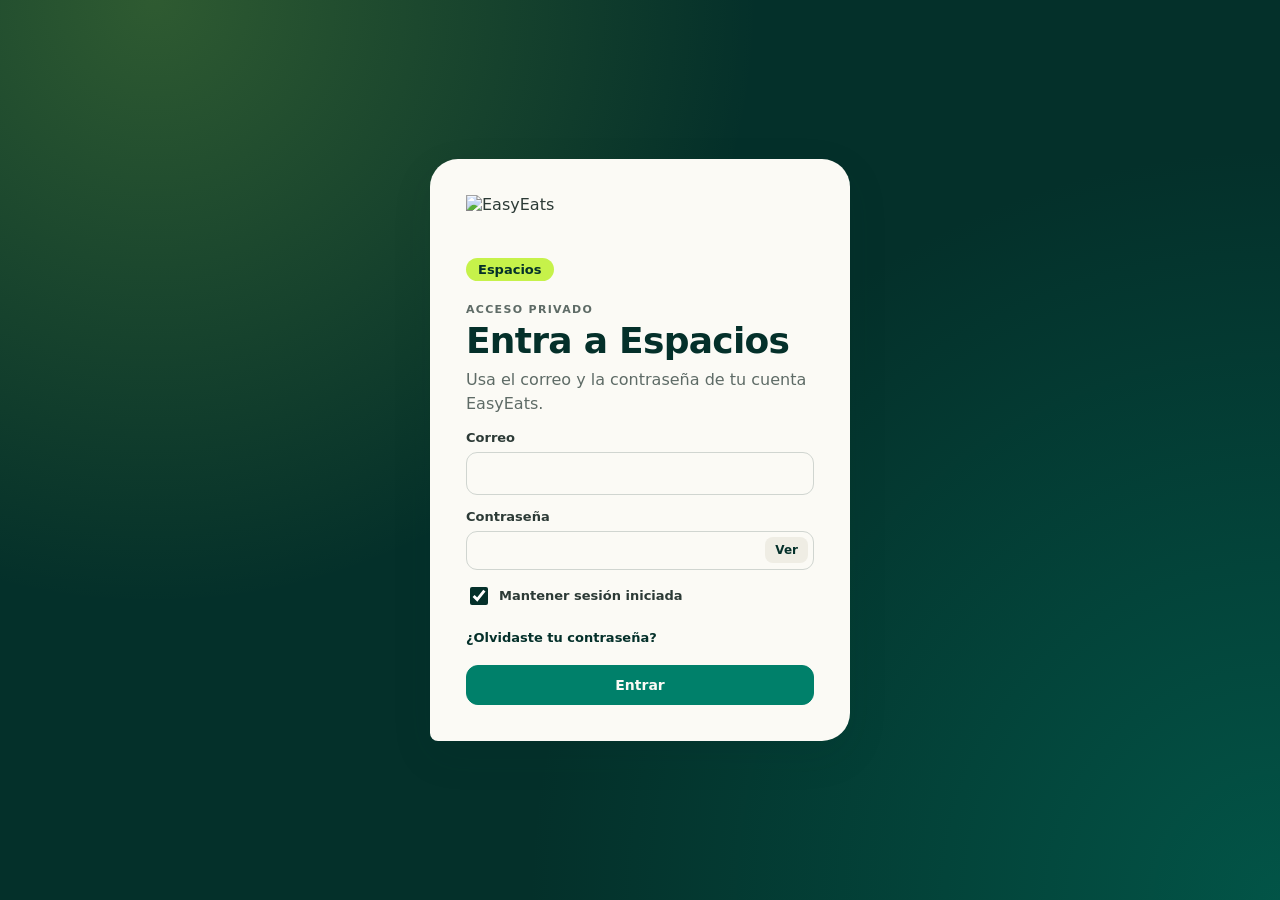
==== commit c31d6a9d: "Add files via upload" ====
--- a/index.html
+++ b/index.html
@@ -1,41 +1,2 @@
-<!doctype html>
-<html lang="es">
-<head><meta charset="utf-8"><meta name="viewport" content="width=device-width,initial-scale=1"><meta name="robots" content="noindex,nofollow,noarchive"><meta name="theme-color" content="#FBFAF5"><meta http-equiv="Content-Security-Policy" content="default-src 'self'; script-src 'self' blob:; style-src 'self' 'unsafe-inline'; img-src 'self' blob: data: https://i.ytimg.com; frame-src https://www.youtube-nocookie.com; font-src 'self'; connect-src 'self' https://*.supabase.co; base-uri 'self'; form-action 'self'"><meta name="referrer" content="no-referrer"><title>Mi EasyWay · EasyEats</title><link rel="icon" href="icono.svg" type="image/svg+xml"><link rel="icon" href="favicon-32.png" sizes="32x32" type="image/png"><link rel="apple-touch-icon" href="apple-touch-icon.png"><link rel="manifest" href="manifest.webmanifest"><meta name="apple-mobile-web-app-title" content="Mi EasyWay"><meta name="application-name" content="Mi EasyWay"><meta name="apple-mobile-web-app-capable" content="yes"><meta name="mobile-web-app-capable" content="yes"><meta name="apple-mobile-web-app-status-bar-style" content="default"><meta name="description" content="Tu proceso sigue aquí. Consulta tu ruta, vuelve a lo que has trabajado y mira con claridad qué sigue."><meta property="og:type" content="website"><meta property="og:site_name" content="EasyEats Nutriólogos"><meta property="og:locale" content="es_MX"><meta property="og:url" content="https://pacientes.easyeats.com.mx/"><meta property="og:title" content="Mi EasyWay · Tu proceso sigue aquí"><meta property="og:description" content="Un proceso que no se pierde entre consultas. Entra a tu espacio privado de EasyEats."><meta property="og:image" content="https://pacientes.easyeats.com.mx/compartir.jpg"><meta property="og:image:secure_url" content="https://pacientes.easyeats.com.mx/compartir.jpg"><meta property="og:image:type" content="image/jpeg"><meta property="og:image:width" content="1200"><meta property="og:image:height" content="630"><meta property="og:image:alt" content="Logo de EasyEats Nutriólogos junto a una mujer sonriendo frente a una tableta."><meta name="twitter:card" content="summary_large_image"><link rel="stylesheet" href="styles.css"><link rel="stylesheet" href="portal.css"></head>
-<body>
-<div id="login-screen" class="login-screen">
-<header class="topbar login-top"><span class="brand"><img src="logo.svg" alt="EasyEats Nutriólogos"></span><span class="login-method">THE EASYWAY <i aria-hidden="true"></i> MI ESPACIO</span><span class="login-method-short">MI EASYWAY</span></header>
-<main class="login-wrap">
-<svg class="login-curve" viewBox="0 0 320 420" aria-hidden="true" focusable="false"><path d="M178 18C262 4 314 86 280 196c-28 92-92 204-176 196C20 384-6 292 42 214c38-62 36-106 60-148 18-32 44-44 76-48Z"/></svg>
-<section class="login-copy">
-<form id="login-form" class="login-card" novalidate>
-<span class="eyebrow">MI EASYWAY</span>
-<h1>Tu proceso sigue aquí.</h1>
-<p class="login-promise">Un proceso que no se pierde entre consultas.</p>
-<p class="login-support">Consulta tu ruta, vuelve a lo que has trabajado y mira con claridad qué sigue.</p>
-<div class="login-field"><label for="email">CORREO</label><input id="email" type="email" autocomplete="username" required></div>
-<div class="login-field"><label for="password">CONTRASEÑA</label><span class="password-wrap"><input id="password" type="password" autocomplete="current-password" required><button class="toggle-password" type="button" aria-controls="password" aria-pressed="false" aria-label="Mostrar contraseña" hidden><svg class="eye-on" viewBox="0 0 24 24" aria-hidden="true"><path d="M2 12s3.6-7 10-7 10 7 10 7-3.6 7-10 7S2 12 2 12Z" fill="none" stroke="currentColor" stroke-width="1.8"/><circle cx="12" cy="12" r="3.2" fill="none" stroke="currentColor" stroke-width="1.8"/></svg><svg class="eye-off" viewBox="0 0 24 24" aria-hidden="true"><path d="M3 3l18 18M10.6 5.1A10 10 0 0 1 12 5c6.4 0 10 7 10 7a17 17 0 0 1-3.2 4.1M6.6 6.6C3.8 8.4 2 12 2 12s3.6 7 10 7c1.9 0 3.5-.6 4.9-1.4M9.9 9.9a3 3 0 0 0 4.2 4.2" fill="none" stroke="currentColor" stroke-width="1.8" stroke-linecap="round"/></svg></button></span></div>
-<button class="primary login-submit" type="submit"><span class="btn-label">Continuar mi EasyWay</span><span class="btn-arrow" aria-hidden="true">→</span></button>
-<p id="portal-message" class="portal-message" role="status"></p>
-<button id="login-logout" class="link-btn" type="button" hidden>Cerrar sesión</button>
-<p class="login-help">¿Necesitas ayuda? Escríbenos por <a href="https://wa.me/529994713282?text=Hola%2C%20necesito%20ayuda%20para%20entrar%20a%20Mi%20EasyWay." target="_blank" rel="noopener noreferrer">WhatsApp</a>.</p>
-</form>
-</section>
-<aside class="login-visual" aria-hidden="true"><div class="login-photo login-photo-main"></div></aside>
-</main>
-</div>
-<dialog id="account-dialog" class="account-dialog" aria-labelledby="account-title">
-<button class="close" type="button" aria-label="Cerrar">×</button>
-<span class="eyebrow">TU CUENTA</span>
-<h2 id="account-title">Cambiar contraseña</h2>
-<form id="password-form" novalidate>
-<label class="field"><span>NUEVA CONTRASEÑA</span><input id="new-password" type="password" autocomplete="new-password" minlength="8" required></label>
-<label class="field"><span>CONFIRMAR</span><input id="confirm-password" type="password" autocomplete="new-password" minlength="8" required></label>
-<button class="primary" type="submit">Guardar contraseña</button>
-<p id="password-message" class="portal-message" role="status"></p>
-</form>
-<hr>
-<button id="logout" class="secondary" type="button">Cerrar sesión</button>
-</dialog>
-<script src="config.js"></script><script src="inicio.js"></script><script src="portal.js"></script><script src="acceso.js"></script>
-</body>
-</html>
+<!DOCTYPE html><html lang="es"><head><meta charSet="utf-8"/><meta name="viewport" content="width=device-width, initial-scale=1"/><link rel="stylesheet" href="/_next/static/css/index.BAIdL-qj.css" data-rsc-css-href="/_next/static/css/index.BAIdL-qj.css" data-precedence="vite-rsc/importer-resources"/><link rel="stylesheet" href="/_next/static/css/access-gate.BZqxLiGZ.css" data-precedence="vite-rsc/client-reference"/><link rel="modulepreload" fetchPriority="low" href="/_next/static/chunks/index-Da9RG84W.js"/><script src="/_next/static/chunks/rolldown-runtime-C60lm6uB.js" type="module" async=""></script><script src="/_next/static/chunks/framework-BgSIrAUN.js" type="module" async=""></script><script src="/_next/static/chunks/navigation-errors-Z9ybshnb.js" type="module" async=""></script><link rel="modulepreload" href="/_next/static/chunks/layout-segment-context-B2ozWQ7P.js" crossorigin=""/><link rel="modulepreload" href="/_next/static/chunks/access-gate-DEKPU31C.js" crossorigin=""/><title>EasyEats Espacios</title><meta name="description" content="Espacios, un producto de EasyEats para nutriólogos. Agenda, consultorio y análisis de tu práctica."/><meta name="application-name" content="Espacios EasyEats"/><link rel="shortcut icon" href="/favicon.svg"/><link rel="icon" href="/favicon.svg"/><link rel="apple-touch-icon" href="/apple-touch-icon.png"/><link rel="manifest" href="/manifest.webmanifest"/><meta name="mobile-web-app-capable" content="yes"/><meta name="apple-mobile-web-app-title" content="Espacios EasyEats"/><meta name="apple-mobile-web-app-status-bar-style" content="default"/><meta name="theme-color" content="#04302A"/><script>Object.assign(((self[Symbol.for("vinext.navigationRuntime")]??={bootstrap:{routeManifest:null},functions:{}}).bootstrap.rsc??={rsc:[]}),{params:{},nav:{"pathname":"/","searchParams":[]}})</script><link rel="modulepreload" href="/_next/static/chunks/index-Da9RG84W.js" />
+</head><body><div class="gate"><section class="gate-card"><img class="gate-brand" src="/brand/easyeats-horizontal.svg" alt="EasyEats" width="872" height="320"/><p class="gate-product">Espacios</p><p class="gate-status" role="status">Verificando tu acceso…</p></section></div><script type="module" src="/_next/static/chunks/index-Da9RG84W.js" id="_R_" async=""></script><script>((self[Symbol.for("vinext.navigationRuntime")]??={bootstrap:{routeManifest:null},functions:{}}).bootstrap.rsc??={rsc:[]}).rsc.push("2:I[\"f9f6c27b3712\",[],\"AccessGate\",1]\n")</script><script>((self[Symbol.for("vinext.navigationRuntime")]??={bootstrap:{routeManifest:null},functions:{}}).bootstrap.rsc??={rsc:[]}).rsc.push("3:I[\"8c0f216c4604\",[],\"Children\",1]\n")</script><script>((self[Symbol.for("vinext.navigationRuntime")]??={bootstrap:{routeManifest:null},functions:{}}).bootstrap.rsc??={rsc:[]}).rsc.push("4:I[\"593f344dc510\",[],\"GlobalErrorBoundary\",1]\n")</script><script>((self[Symbol.for("vinext.navigationRuntime")]??={bootstrap:{routeManifest:null},functions:{}}).bootstrap.rsc??={rsc:[]}).rsc.push("5:I[\"0b874ad30386\",[],\"default\",1]\n")</script><script>((self[Symbol.for("vinext.navigationRuntime")]??={bootstrap:{routeManifest:null},functions:{}}).bootstrap.rsc??={rsc:[]}).rsc.push("6:I[\"593f344dc510\",[],\"ErrorBoundary\",1]\n")</script><script>((self[Symbol.for("vinext.navigationRuntime")]??={bootstrap:{routeManifest:null},functions:{}}).bootstrap.rsc??={rsc:[]}).rsc.push("7:I[\"15c18cfaeeff\",[],\"LayoutSegmentProvider\",1]\n")</script><script>((self[Symbol.for("vinext.navigationRuntime")]??={bootstrap:{routeManifest:null},functions:{}}).bootstrap.rsc??={rsc:[]}).rsc.push("8:I[\"8c0f216c4604\",[],\"Slot\",1]\n")</script><script>((self[Symbol.for("vinext.navigationRuntime")]??={bootstrap:{routeManifest:null},functions:{}}).bootstrap.rsc??={rsc:[]}).rsc.push("9:I[\"9276801271d6\",[],\"AppRouterScrollTarget\",1]\n")</script><script>((self[Symbol.for("vinext.navigationRuntime")]??={bootstrap:{routeManifest:null},functions:{}}).bootstrap.rsc??={rsc:[]}).rsc.push("a:I[\"593f344dc510\",[],\"RedirectBoundary\",1]\n")</script><script>((self[Symbol.for("vinext.navigationRuntime")]??={bootstrap:{routeManifest:null},functions:{}}).bootstrap.rsc??={rsc:[]}).rsc.push(":HL[\"/_next/static/css/index.BAIdL-qj.css\",\"style\"     ]\n")</script><script>((self[Symbol.for("vinext.navigationRuntime")]??={bootstrap:{routeManifest:null},functions:{}}).bootstrap.rsc??={rsc:[]}).rsc.push("0:{\"__route\":\"route:/\",\"__interceptionContext\":null,\"__layoutIds\":[\"layout:/\"],\"__rootLayout\":\"/\",\"__sourcePage\":\"/page\",\"page:/\":\"$L1\",\"layout:/\":[[[[\"$\",\"link\",\"css:/_next/static/css/index.BAIdL-qj.css\",{\"rel\":\"stylesheet\",\"precedence\":\"vite-rsc/importer-resources\",\"href\":\"/_next/static/css/index.BAIdL-qj.css\",\"data-rsc-css-href\":\"/_next/static/css/index.BAIdL-qj.css\"}],\"$undefined\"],[\"$\",\"html\",null,{\"lang\":\"es\",\"children\":[\"$\",\"body\",null,{\"children\":[\"$\",\"$L2\",null,{\"children\":[\"$\",\"$L3\",null,{}]}]}]}]],null],\"route:/\":[[[\"$\",\"meta\",null,{\"charSet\":\"utf-8\"}],[[\"$\",\"title\",\"0\",{\"children\":\"EasyEats Espacios\"}],[\"$\",\"meta\",\"1\",{\"name\":\"description\",\"content\":\"Espacios, un producto de EasyEats para nutriólogos. Agenda, consultorio y análisis de tu práctica.\"}],[\"$\",\"meta\",\"2\",{\"name\":\"application-name\",\"content\":\"Espacios EasyEats\"}],[\"$\",\"link\",\"3\",{\"rel\":\"shortcut icon\",\"href\":\"/favicon.svg\"}],[\"$\",\"link\",\"4\",{\"rel\":\"icon\",\"href\":\"/favicon.svg\"}],[\"$\",\"link\",\"5\",{\"rel\":\"apple-touch-icon\",\"href\":\"/apple-touch-icon.png\"}],[\"$\",\"link\",\"6\",{\"rel\":\"manifest\",\"href\":\"/manifest.webmanifest\"}],[\"$\",\"meta\",\"7\",{\"name\":\"mobile-web-app-capable\",\"content\":\"yes\"}],[\"$\",\"meta\",\"8\",{\"name\":\"apple-mobile-web-app-title\",\"content\":\"Espacios EasyEats\"}],[\"$\",\"meta\",\"9\",{\"name\":\"apple-mobile-web-app-status-bar-style\",\"content\":\"default\"}]],[[\"$\",\"meta\",\"0\",{\"name\":\"viewport\",\"content\":\"width=device-width, initial-scale=1\"}],[\"$\",\"meta\",\"1\",{\"name\":\"theme-color\",\"content\":\"#04302A\"}]]],[\"$\",\"$L4\",null,{\"fallback\":\"$5\",\"children\":[\"$\",\"$L6\",null,{\"fallback\":\"$5\",\"children\":[\"$\",\"$L7\",null,{\"providerId\":\"layout:/\",\"segmentMap\":{\"children\":[]},\"children\":[\"$\",\"$L8\",null,{\"id\":\"layout:/\",\"parallelSlots\":\"$undefined\",\"children\":[\"$\",\"$L9\",null,{\"children\":[\"$\",\"$La\",null,{\"children\":[[\"$\",\"$L7\",null,{\"providerId\":\"page:/\",\"segmentMap\":{\"children\":[\"__PAGE__\"]},\"children\":[\"$\",\"$L8\",null,{\"id\":\"page:/\"}]}],null]}]}]}]}]}]}],null,null],\"__layoutFlags\":{\"layout:/\":\"s\"},\"__artifactCompatibility\":{\"schemaVersion\":1,\"graphVersion\":\"app-route-graph:1177fd80f83fa7b0\",\"deploymentVersion\":\"c2b1bd31-772b-4f3f-b810-bbb616a4e195\",\"appElementsSchemaVersion\":1,\"rscPayloadSchemaVersion\":1,\"rootBoundaryId\":\"/\",\"renderEpoch\":null},\"__renderObservation\":{\"schemaVersion\":1,\"output\":{\"kind\":\"app-rsc\",\"mountedSlotsFingerprint\":null,\"renderEpoch\":null,\"rootBoundaryId\":\"/\",\"routeId\":\"route:/\"},\"completeness\":\"partial\",\"boundaryOutcome\":{\"kind\":\"unknown\"},\"requestApis\":[{\"kind\":\"connection\",\"status\":\"unknown\"},{\"kind\":\"cookies\",\"status\":\"unknown\"},{\"kind\":\"draftMode\",\"status\":\"unknown\"},{\"kind\":\"headers\",\"status\":\"unknown\"},{\"kind\":\"params\",\"status\":\"unknown\"},{\"kind\":\"searchParams\",\"status\":\"unknown\"}],\"dynamicFetches\":[],\"cacheTags\":[\"/\",\"_N_T_/\",\"_N_T_/index\",\"_N_T_/layout\",\"_N_T_/page\"],\"pathTags\":[\"/\"],\"cacheability\":\"unknown\",\"downgrade\":{\"target\":\"freshRender\",\"reasons\":[{\"code\":\"CP_DOWNGRADE_CACHEABILITY_UNKNOWN\",\"target\":\"freshRender\"},{\"code\":\"CP_DOWNGRADE_INCOMPLETE_OBSERVATION\",\"completeness\":\"partial\",\"target\":\"freshRender\"},{\"code\":\"CP_DOWNGRADE_UNKNOWN_REQUEST_API\",\"requestApi\":\"connection\",\"target\":\"freshRender\"},{\"code\":\"CP_DOWNGRADE_UNKNOWN_REQUEST_API\",\"requestApi\":\"cookies\",\"target\":\"freshRender\"},{\"code\":\"CP_DOWNGRADE_UNKNOWN_REQUEST_API\",\"requestApi\":\"draftMode\",\"target\":\"freshRender\"},{\"code\":\"CP_DOWNGRADE_UNKNOWN_REQUEST_API\",\"requestApi\":\"headers\",\"target\":\"freshRender\"},{\"code\":\"CP_DOWNGRADE_UNKNOWN_REQUEST_API\",\"requestApi\":\"params\",\"target\":\"freshRender\"},{\"code\":\"CP_DOWNGRADE_UNKNOWN_REQUEST_API\",\"requestApi\":\"searchParams\",\"target\":\"freshRender\"}],\"fallback\":{\"kind\":\"breakerFallback\",\"code\":\"CP_PRIVATE_DYNAMIC_DOWNGRADE\",\"mode\":\"renderFresh\",\"scope\":\"affectedOutput\",\"fields\":{\"reasonCodes\":[\"CP_DOWNGRADE_CACHEABILITY_UNKNOWN\",\"CP_DOWNGRADE_INCOMPLETE_OBSERVATION\",\"CP_DOWNGRADE_UNKNOWN_REQUEST_API\",\"CP_DOWNGRADE_UNKNOWN_REQUEST_API\",\"CP_DOWNGRADE_UNKNOWN_REQUEST_API\",\"CP_DOWNGRADE_UNKNOWN_REQUEST_API\",\"CP_DOWNGRADE_UNKNOWN_REQUEST_API\",\"CP_DOWNGRADE_UNKNOWN_REQUEST_API\"],\"target\":\"freshRender\"}},\"isPublicCacheCandidate\":false}}}\n")</script><script>((self[Symbol.for("vinext.navigationRuntime")]??={bootstrap:{routeManifest:null},functions:{}}).bootstrap.rsc??={rsc:[]}).rsc.push("b:I[\"6efdf509a785\",[],\"default\",1]\n")</script><script>((self[Symbol.for("vinext.navigationRuntime")]??={bootstrap:{routeManifest:null},functions:{}}).bootstrap.rsc??={rsc:[]}).rsc.push("1:[\"$\",\"$Lb\",null,{\"params\":\"$@c\",\"searchParams\":\"$@d\"}]\n")</script><script>((self[Symbol.for("vinext.navigationRuntime")]??={bootstrap:{routeManifest:null},functions:{}}).bootstrap.rsc??={rsc:[]}).rsc.push("c:{}\n")</script><script>((self[Symbol.for("vinext.navigationRuntime")]??={bootstrap:{routeManifest:null},functions:{}}).bootstrap.rsc??={rsc:[]}).rsc.push("d:{}\n")</script><script>Object.assign(((self[Symbol.for("vinext.navigationRuntime")]??={bootstrap:{routeManifest:null},functions:{}}).bootstrap.rsc??={rsc:[]}),{"initialCacheKind":"dynamic"});((self[Symbol.for("vinext.navigationRuntime")]??={bootstrap:{routeManifest:null},functions:{}}).bootstrap.rsc??={rsc:[]}).done=true</script></body></html>
--- a/_next/static/css/index.BAIdL-qj.css
+++ b/_next/static/css/index.BAIdL-qj.css
@@ -0,0 +1 @@
+@font-face{font-family:Instrument Sans;font-style:normal;font-weight:400;font-display:swap;src:url(/fonts/instrument-sans-400.ttf)format("truetype")}@font-face{font-family:Instrument Sans;font-style:normal;font-weight:500;font-display:swap;src:url(/fonts/instrument-sans-500.ttf)format("truetype")}@font-face{font-family:Instrument Sans;font-style:normal;font-weight:600;font-display:swap;src:url(/fonts/instrument-sans-600.ttf)format("truetype")}@font-face{font-family:Instrument Sans;font-style:normal;font-weight:700;font-display:swap;src:url(/fonts/instrument-sans-700.ttf)format("truetype")}:root{--brand-green:#00806a;--brand-ink:#04302a;--brand-paper:#fbfaf5;--brand-lime:#c6f24a;--brand-neutral:#6b807b;--arena:#efede4;--slate:#2c3a36;--petrol:#1f5f6b;--petrol-tint:#e8f0f1;--surface:var(--arena);--nav:var(--brand-ink);--nav-deep:var(--brand-ink);--ink:var(--slate);--muted:#5e6b66;--line:color-mix(in srgb,var(--brand-neutral) 30%,var(--brand-paper));--bg:var(--brand-paper);--card:var(--brand-paper);--warm:var(--brand-paper);--coral:var(--brand-ink);--coral-ink:var(--brand-ink);--coral-tint:var(--surface);--income:var(--brand-ink);--citrus:var(--petrol-tint);--citrus-line:color-mix(in srgb,var(--petrol) 22%,var(--brand-paper));--ok:var(--brand-ink);--ok-tint:var(--surface);--warn:var(--brand-ink);--warn-tint:var(--surface);--courtesy:var(--brand-ink);--courtesy-tint:var(--surface);--danger:var(--brand-ink);--danger-tint:var(--surface);--focus:var(--brand-green);--shadow:0 14px 40px #04302a1a;--side:246px}*{box-sizing:border-box}html,body{background:var(--bg);min-height:100%;color:var(--ink);font-variant-numeric:tabular-nums;-webkit-font-smoothing:antialiased;margin:0;font-family:Instrument Sans,ui-sans-serif,system-ui,sans-serif}button,input,select{font:inherit;color:inherit}button{cursor:pointer}:focus-visible{outline:3px solid var(--focus);outline-offset:2px}.money-input:focus-within,.amount-field:focus-within,.table-money-input:focus-within,.password-wrap:focus-within,.profit-input>div:focus-within,.allocation-table label>div:focus-within,.profit-split label>div:focus-within{outline:3px solid var(--focus);outline-offset:2px}:is(.money-input input:focus-visible,.amount-field input:focus-visible,.table-money-input input:focus-visible,.password-wrap input:focus-visible,.profit-input input:focus-visible,.allocation-table input:focus-visible,.profit-split input:focus-visible){outline:none}h1,h2,h3,h4{letter-spacing:-.02em;margin:0}p{margin:0}ul{margin:0;padding:0;list-style:none}.muted{color:var(--muted)}.app{min-height:100vh;display:flex}.sidebar{width:var(--side);background:var(--nav);color:var(--brand-paper);z-index:20;flex-direction:column;gap:6px;padding:16px 12px;transition:width .18s;display:flex;position:fixed;inset:0 auto 0 0}.is-collapsed .sidebar{width:70px}.side-top{align-items:center;gap:8px;padding:4px 6px 14px;display:flex}.brand{align-items:center;gap:10px;min-width:0;display:flex}.brand>span{background:var(--brand-paper);border-radius:11px;flex:none;place-items:center;width:36px;height:36px;font-size:20px;display:grid}.brand strong{white-space:nowrap;font-size:16px;line-height:1.1;display:block}.brand small{opacity:.7;white-space:nowrap;font-size:11px;display:block}.side-toggle{color:inherit;background:0 0;border:0;border-radius:9px;flex:none;place-items:center;width:34px;height:34px;margin-left:auto;display:grid}.side-toggle:hover{background:#fbfaf51f}.is-collapsed .brand>div,.is-collapsed .side-link span,.is-collapsed .side-account span{display:none}.is-collapsed .side-top{flex-direction:column;gap:10px;padding-bottom:12px}.is-collapsed .side-toggle{margin:0}.sidebar nav{gap:3px;display:grid}.side-link{color:var(--brand-paper);text-align:left;white-space:nowrap;background:0 0;border:0;border-radius:11px;align-items:center;gap:12px;padding:11px 12px;font-size:14.5px;font-weight:600;display:flex}.side-link:hover{color:var(--brand-paper);background:#fbfaf51a}.side-link.active{color:var(--brand-paper);background:#fbfaf52b}.side-link svg{flex:none}.is-collapsed .side-link,.is-collapsed .side-account{justify-content:center;padding:11px 0}.side-account{color:inherit;text-align:left;background:0 0;border:0;border-radius:12px;align-items:center;gap:11px;min-width:0;margin-top:auto;padding:10px;display:flex}.side-account:hover,.side-account.active{background:#fbfaf51a}.side-account i{width:34px;height:34px;color:var(--brand-paper);border-radius:50%;flex:none;place-items:center;font-size:12px;font-style:normal;font-weight:800;display:grid}.side-account strong{white-space:nowrap;text-overflow:ellipsis;font-size:13.5px;display:block;overflow:hidden}.side-account small{opacity:.7;font-size:11.5px;display:block}.content{margin-left:var(--side);flex:1;min-width:0;transition:margin .18s}.is-collapsed .content{margin-left:70px}.topbar{z-index:15;-webkit-backdrop-filter:blur(10px);backdrop-filter:blur(10px);border-bottom:1px solid var(--line);background:#fbfaf5eb;align-items:center;gap:14px;height:62px;padding:0 clamp(16px,3vw,32px);display:flex;position:sticky;top:0}.topbar>strong{font-size:16px}.topbar .btn{margin-left:0}.admin-return-link{color:var(--brand-ink);border:1px solid var(--line);background:var(--card);white-space:nowrap;border-radius:10px;align-items:center;gap:7px;margin-left:auto;padding:8px 11px;font-size:12px;font-weight:800;text-decoration:none;display:inline-flex}.admin-return-link:hover{background:var(--surface)}main{max-width:1240px;padding:26px clamp(16px,3vw,32px) 90px}.is-collapsed main{max-width:none}.loading{color:var(--muted);padding:60px 4px;font-weight:600}.tabbar{display:none}.greeting{justify-content:space-between;align-items:flex-end;gap:20px;margin-bottom:20px;display:flex}.greeting h1{color:var(--nav);font-size:clamp(28px,4vw,40px);line-height:1.05}.greeting p{color:var(--muted);margin-top:7px;font-size:16px}.kicker{letter-spacing:.12em;text-transform:uppercase;color:var(--muted);margin:0;font-size:11px;font-weight:800}.btn{white-space:nowrap;border:1px solid #0000;border-radius:12px;justify-content:center;align-items:center;gap:8px;padding:11px 16px;font-size:14px;font-weight:700;display:inline-flex}.btn.sm{border-radius:10px;padding:7px 12px;font-size:13px}.btn.primary{background:var(--nav);border-color:var(--nav);color:var(--brand-paper)}.btn.primary:hover{background:var(--nav-deep)}.btn.ghost{background:var(--card);border-color:var(--line);color:var(--ink)}.btn.ghost:hover{background:var(--surface)}.btn.danger{background:var(--danger);border-color:var(--danger);color:var(--brand-paper)}.btn.danger:hover{background:var(--brand-ink)}.btn.ghost.danger-text{color:var(--danger)}.btn.ghost.danger-text:hover{background:var(--danger-tint);border-color:var(--surface)}.btn:disabled{opacity:.5;cursor:not-allowed}.btn.full{width:100%}.link{color:var(--nav);background:0 0;border:0;border-radius:8px;align-self:flex-start;padding:6px 2px;font-size:13.5px;font-weight:800}.link:hover{text-decoration:underline}.link.on-dark{color:var(--brand-paper);text-decoration:underline}.card{background:var(--card);border:1px solid var(--line);border-radius:20px;padding:20px}.card-head{justify-content:space-between;align-items:flex-start;gap:12px;margin-bottom:6px;display:flex}.card-head h2{font-size:19px}.card-head>b,.card h3>b{background:var(--surface);color:var(--muted);border-radius:99px;padding:3px 11px;font-size:13px;font-weight:700}.card-lead{color:var(--muted);margin-top:8px;font-size:14.5px;line-height:1.5}.stack-cards{gap:16px;display:grid}main>section.card,main>aside.card{margin-bottom:16px}.collapsible-card{overflow:hidden}.collapse-summary{cursor:pointer;justify-content:space-between;align-items:center;gap:16px;min-height:48px;list-style:none;display:flex}.collapse-summary::-webkit-details-marker{display:none}.collapse-summary h2{font-size:19px}.collapse-summary small{color:var(--muted);margin-top:4px;font-size:13px;display:block}.collapse-chevron{border:1px solid var(--line);background:var(--surface);border-radius:50%;flex:none;place-items:center;width:38px;height:38px;transition:transform .2s;display:grid}.collapsible-card[open] .collapse-chevron{transform:rotate(90deg)}.collapse-body{padding-top:10px}.home-hero{background:var(--card);color:var(--ink);border:1px solid var(--line);border-left:4px solid var(--brand-green);border-radius:16px;justify-content:space-between;align-items:flex-end;gap:20px;margin-bottom:16px;padding:clamp(20px,3.2vw,30px);display:flex;position:relative}.home-hero h1{letter-spacing:-.03em;color:var(--ink);font-size:clamp(28px,3.6vw,40px)}.home-hero p{color:var(--muted);margin-top:6px;font-size:15px}.hero-kicker{color:var(--brand-green);letter-spacing:.16em;text-transform:uppercase;margin-bottom:10px;font-size:11.5px;font-weight:800;display:block}.hero-stamp{z-index:1;color:var(--brand-lime);text-align:center;border:1px solid #c6f24a99;border-radius:50%;place-items:center;width:92px;height:92px;font-weight:800;line-height:1.1;display:grid;position:relative;transform:rotate(-7deg)}.home-stats{grid-template-columns:repeat(4,minmax(0,1fr));gap:12px;margin-bottom:18px;display:grid}.home-stats button{text-align:left;border:1px solid var(--line);background:var(--card);border-radius:14px;min-width:0;padding:14px 16px;display:block}.home-stats button:hover{border-color:var(--petrol);background:var(--petrol-tint)}.home-stats small{letter-spacing:.1em;text-transform:uppercase;color:var(--petrol);font-size:11px;font-weight:800;display:block}.home-stats strong{letter-spacing:-.02em;color:var(--ink);margin:6px 0 2px;font-size:clamp(20px,2.4vw,26px);display:block}.home-stats i{color:var(--muted);font-size:12.5px;font-style:normal}.panel-footnote{text-align:center;letter-spacing:.14em;text-transform:uppercase;color:var(--muted);margin:28px 0 8px;font-size:12px}.editorial{background:linear-gradient(100deg,var(--coral-tint),var(--warm));border:1px solid var(--surface);border-radius:20px;align-items:center;gap:20px;margin-bottom:18px;padding:22px 24px;display:flex;overflow:hidden}.editorial span{letter-spacing:.14em;text-transform:uppercase;color:var(--coral-ink);margin-bottom:8px;font-size:11px;font-weight:800;display:block}.editorial strong{letter-spacing:-.02em;max-width:36ch;font-size:clamp(18px,2.4vw,24px);line-height:1.25;display:block}.editorial i{background:radial-gradient(circle at 26% 34%,var(--citrus) 0 17px,transparent 18px), radial-gradient(circle at 62% 60%,var(--coral) 0 22px,transparent 23px), radial-gradient(circle at 84% 28%,var(--nav) 0 12px,transparent 13px), var(--card);border-radius:16px;flex:none;width:120px;height:76px;margin-left:auto}.home-grid{grid-template-columns:1.15fr 1fr 1fr;align-items:start;gap:16px;display:grid}.home-today{background:var(--coral-tint);border-color:var(--surface);grid-area:1/1/span 2}.home-today h2{color:var(--coral-ink)}.home-income{background:var(--income);color:var(--brand-paper);border-color:#0000;flex-direction:column;grid-column:2;gap:6px;display:flex}.home-income .kicker{color:#fbfaf5d1}.home-income .amount{letter-spacing:-.03em;font-size:clamp(28px,3.6vw,38px);line-height:1}.home-income .meta{color:#fbfaf5db;font-size:13.5px}.home-todo{background:var(--citrus);border-color:var(--citrus-line);grid-area:1/3/span 2}.home-cta{text-align:left;background:linear-gradient(135deg,var(--nav),var(--nav-deep));color:var(--brand-paper);border-color:#0000;grid-column:2;align-items:center;gap:14px;width:100%;display:flex}.home-cta .cta-icon{background:#fbfaf529;border-radius:14px;flex:none;place-items:center;width:46px;height:46px;display:grid}.home-cta strong{font-size:17px;display:block}.home-cta small{color:#fbfaf5cc;margin-top:3px;font-size:12.5px;display:block}.home-cta:hover{filter:brightness(1.08)}.home-next{background:var(--warm);grid-column:2/span 2}.delta{font-size:13px;font-weight:700}.delta.up,.delta.down{color:var(--brand-paper)}.delta.flat{color:#fbfaf5c7;font-weight:600}.accent-mix .delta.flat,.card:not(.accent-income):not(.home-income) .delta.flat{color:var(--muted)}.metric .delta.up{color:var(--brand-paper)}.empty-inline{color:var(--muted);flex-direction:column;align-items:flex-start;gap:4px;margin-top:10px;font-size:14px;display:flex}.allclear{margin-top:10px;font-size:16px;font-weight:750}.todo{gap:8px;margin-top:12px;display:grid}.todo li{background:#fbfaf59e;border:1px solid #04302a24;border-radius:13px;align-items:center;gap:12px;padding:11px 13px;display:flex}.todo li.risk{background:var(--danger-tint);border-color:var(--surface)}.todo-body{flex-direction:column;flex:1;gap:2px;min-width:0;display:flex}.todo-body strong{font-size:13.5px}.todo-body small{color:var(--brand-ink);font-size:12px}.todo li.risk .todo-body small{color:var(--brand-ink)}.toolbar{flex-wrap:wrap;justify-content:space-between;align-items:center;gap:14px;margin-bottom:14px;display:flex}.segmented{background:var(--surface);border-radius:12px;gap:3px;padding:3px;display:inline-flex}.segmented button{color:var(--muted);background:0 0;border:0;border-radius:9px;align-items:center;gap:6px;padding:8px 13px;font-size:13px;font-weight:700;display:inline-flex}.segmented button.on{background:var(--card);color:var(--nav);box-shadow:0 1px 3px #04302a1f}.week-nav{align-items:center;gap:5px;display:flex}.week-nav>button{border:1px solid var(--line);background:var(--card);min-width:34px;height:34px;color:var(--nav);border-radius:10px;justify-content:center;align-items:center;padding:0 6px;display:inline-flex}.week-nav>button:hover{background:var(--surface)}.week-nav .dbl svg:first-child{margin-right:-11px}.week-label{min-width:172px;font-size:14px;font-weight:700;padding:0 12px!important}.filters{flex-wrap:wrap;align-items:center;gap:8px;margin-bottom:14px;display:flex}.filters>span{letter-spacing:.1em;text-transform:uppercase;color:var(--muted);font-size:11.5px;font-weight:800}.filters button{border:1px solid var(--line);background:var(--card);color:var(--muted);border-radius:99px;align-items:center;gap:7px;padding:6px 13px;font-size:13px;font-weight:600;display:inline-flex}.filters button b{background:var(--surface);border-radius:99px;padding:1px 8px;font-size:12px}.filters button.on{background:var(--nav);border-color:var(--nav);color:var(--brand-paper)}.filters button.on b{background:#fbfaf533}.patient-group{border-radius:24px;padding:0}.patient-group>.collapse-summary{padding:18px 22px}.patient-group>.collapse-body{padding:0 22px 18px}.patient-group:first-child{background:var(--brand-ink);color:var(--brand-paper);border-color:var(--brand-ink)}.patient-group:first-child .collapse-summary small,.patient-group:first-child .row-body small{color:#fbfaf5b8}.patient-group:first-child .collapse-chevron{background:var(--brand-lime);border-color:var(--brand-lime);color:var(--brand-ink)}.patient-group:first-child .rows li{border-color:#fbfaf52e}.patient-group:first-child .row.static:hover{background:0 0}.patient-group:nth-child(2){border-top:6px solid var(--brand-lime)}.new-patient-form{gap:16px;display:grid}.new-patient-form input{border:1px solid var(--brand-neutral);background:var(--brand-paper);border-radius:12px;width:100%;min-height:50px;padding:12px 14px}.new-patient-actions{flex-wrap:wrap;justify-content:flex-end;gap:10px;margin-top:4px;display:flex}.form-error{color:#9b2c2c;background:#fff1ef;border-radius:10px;padding:10px 12px;font-size:13px}.picker{background:var(--card);border:1px solid var(--line);max-width:340px;box-shadow:var(--shadow);border-radius:16px;margin-bottom:14px;padding:14px}.picker-head{align-items:center;gap:8px;margin-bottom:12px;display:flex}.picker-head strong{text-align:center;flex:1;font-size:15px}.picker-head button{border:1px solid var(--line);background:var(--card);width:30px;height:30px;color:var(--nav);border-radius:9px;place-items:center;display:grid}.picker-close{margin-left:4px}.picker-months{grid-template-columns:repeat(4,1fr);gap:6px;display:grid}.picker-months button{border:1px solid var(--line);background:var(--card);border-radius:10px;padding:9px 0;font-size:13px;font-weight:600}.picker-months button:hover{background:var(--nav);border-color:var(--nav);color:var(--brand-paper)}.week-card{padding:14px;overflow-x:auto}.week-grid{grid-template-columns:60px repeat(7,minmax(116px,1fr));gap:5px;min-width:900px;display:grid}.wg-head{flex-direction:column;align-items:center;gap:2px;padding:6px 0 10px;display:flex}.wg-head small{color:var(--muted);text-transform:uppercase;letter-spacing:.06em;font-size:11px;font-weight:800}.wg-head strong{font-size:18px}.wg-head.is-today strong{background:var(--nav);color:var(--brand-paper);border-radius:50%;place-items:center;width:30px;height:30px;display:grid}.wg-hour{color:var(--muted);justify-content:flex-end;align-items:flex-start;padding:3px 8px 0 0;font-size:12px;font-weight:700;display:flex}.cell{text-align:left;border:1px solid #0000;border-radius:12px;flex-direction:column;justify-content:center;padding:6px 9px;display:flex;overflow:hidden}.cell.free{background:var(--surface);border-style:dashed;border-color:var(--line);color:var(--brand-neutral);align-items:center}.cell.free:hover:not(:disabled){background:var(--surface);border-color:var(--nav);color:var(--nav)}.cell.free:disabled{background:var(--surface);cursor:default;border-color:#0000}.cell.free:disabled svg{display:none}.cell.mine{border-left-style:solid;border-left-width:4px;align-items:flex-start;gap:2px}.cell.mine strong{font-size:13px;line-height:1.25}.cell.mine small{color:var(--muted);font-size:12.5px}.cell.mine:hover{filter:brightness(.97)}.cell.mine.at-risk{box-shadow:0 0 0 2px var(--danger) inset}.cell-tags{gap:4px;margin-top:4px;display:flex}.dot{border-radius:50%;width:7px;height:7px;display:block}.dot.courtesy{background:var(--courtesy)}.dot.warn{background:var(--citrus-line)}.dot.risk{background:var(--danger)}.cell.peer{background:repeating-linear-gradient(135deg,var(--surface),var(--surface) 6px,var(--surface) 6px,var(--surface) 12px);color:var(--muted);align-items:center;gap:1px}.cell.peer small{text-align:center;font-size:13px;font-weight:800;line-height:1.2}.cell.peer.tentative{background:repeating-linear-gradient(135deg,var(--surface),var(--surface) 6px,var(--surface) 6px,var(--surface) 12px);border:1px dashed var(--citrus-line);color:var(--warn)}.cell.peer.tentative:hover:not(:disabled){background:var(--citrus);color:var(--ink)}.cell.peer em{letter-spacing:.02em;font-size:11px;font-style:normal;font-weight:700}.capacity-note{color:var(--muted);align-items:center;gap:8px;margin-top:12px;font-size:13px;display:flex}.day-list{display:none}.rows{flex-direction:column;margin-top:10px;display:flex}.rows li{border-top:1px solid #04302a17}.rows li:first-child{border-top:0}.row{text-align:left;background:0 0;border:0;border-radius:12px;align-items:center;gap:12px;width:100%;padding:11px 5px;display:flex}.row:hover{background:#fbfaf599}.row.static{cursor:default}.row.static:hover{background:0 0}.row.is-cancelled{opacity:.72}.row.is-cancelled .row-body strong{color:var(--muted);text-decoration:line-through}.row-avatar{width:36px;height:36px;color:var(--brand-paper);border-radius:50%;flex:none;place-items:center;font-size:12px;font-weight:800;display:grid}.row-avatar.neutral{background:var(--line);color:var(--nav)}.row-time{flex:none;width:44px;font-size:14px;font-weight:800}.row-body{flex-direction:column;flex:1;gap:2px;min-width:0;display:flex}.row-body strong{font-size:14px}.row-body small{color:var(--muted);font-size:12px}.row-tags{flex-wrap:wrap;gap:5px;display:flex}.row>svg{color:var(--muted);flex:none}.peer-list{gap:6px;margin-top:10px;display:grid}.peer-list li{color:var(--muted);background:var(--surface);border-radius:10px;align-items:center;gap:8px;padding:9px 12px;font-size:13px;display:flex}.peer-list li>span{flex:none;width:44px;font-weight:700}.peer-list li.tentative{background:var(--surface);color:var(--warn)}.peer-list em{font-size:11.5px;font-style:normal}.peer-list .link{margin-left:auto;padding:0}.metric-row{grid-template-columns:repeat(3,1fr);gap:16px;margin-bottom:16px;display:grid}.metric{flex-direction:column;gap:7px;display:flex}.metric>span{letter-spacing:.09em;text-transform:uppercase;color:var(--muted);font-size:11.5px;font-weight:800}.metric>strong{letter-spacing:-.03em;font-size:32px;line-height:1}.metric>strong em{color:var(--muted);font-size:16px;font-style:normal;font-weight:600}.metric>small{color:var(--muted);font-size:13px}.accent-income{background:var(--income);color:var(--brand-paper);border-color:#0000}.accent-income>span,.accent-income>small{color:#fbfaf5e6}.accent-hours{background:var(--coral-tint);border-color:var(--surface)}.accent-hours>strong{color:var(--coral-ink)}.accent-mix{background:var(--warm)}.spark{align-items:flex-end;gap:7px;height:46px;margin-top:auto;display:flex}.spark span{background:#fbfaf599;border-radius:5px 5px 0 0;flex:1;min-height:5px}.stack{border-radius:99px;gap:2px;height:14px;margin:4px 0;display:flex;overflow:hidden}.stack i.a,.legend i.a{background:var(--nav)}.stack i.b,.legend i.b{background:var(--citrus)}.legend{gap:7px;font-size:13px;display:grid}.legend li{align-items:center;gap:8px;display:flex}.legend i{border-radius:3px;flex:none;width:10px;height:10px}.legend b{margin-left:auto}.mini-metrics{grid-template-columns:repeat(auto-fit,minmax(140px,1fr));gap:14px;margin-top:16px;display:grid}.mini-metrics>div{border:1px solid var(--line);border-radius:14px;padding:14px}.mini-metrics strong{letter-spacing:-.02em;font-size:23px;display:block}.mini-metrics small{color:var(--muted);margin-top:4px;font-size:12px;display:block}.reasons{gap:7px;margin-top:14px;display:grid}.reasons li{background:var(--surface);border:1px solid var(--surface);border-radius:11px;justify-content:space-between;align-items:center;gap:12px;padding:10px 13px;font-size:14px;display:flex}.reasons b{background:var(--courtesy-tint);color:var(--brand-ink);border-radius:99px;padding:2px 10px;font-size:13px}.advice{background:var(--citrus);border-color:var(--citrus-line)}.advice-head{align-items:center;gap:9px;margin-bottom:9px;display:flex}.advice p{line-height:1.55}.field{border:0;margin:14px 0 0;padding:0;display:block}.field>span,.field>legend{margin-bottom:7px;padding:0;font-size:13px;font-weight:700;display:block}.field .hint,.hint{color:var(--muted);font-size:13px;line-height:1.45}.field .hint{margin-bottom:9px}.field input,.field select,.inline-input{border:1px solid var(--line);background:var(--card);border-radius:11px;width:100%;padding:11px 12px}.inline-input{margin-top:9px}.money-input{border:1px solid var(--line);background:var(--card);border-radius:11px;align-items:center;gap:6px;padding:0 12px;display:flex}.money-input i{color:var(--muted);font-style:normal}.money-input input{border:0;padding:11px 0}.money-input b{color:var(--muted);font-size:11px}.two-col{grid-template-columns:1fr 1fr;gap:14px;display:grid}.swatches{flex-wrap:wrap;gap:9px;display:flex}.swatch{width:36px;height:36px;color:var(--brand-paper);border:2px solid #0000;border-radius:50%;place-items:center;display:grid}.swatch.on{border-color:var(--ink);box-shadow:0 0 0 3px var(--brand-paper) inset}.facts{margin-top:12px;display:grid}.facts li{border-top:1px solid var(--line);justify-content:space-between;align-items:center;gap:14px;padding:12px 0;display:flex}.facts li:first-child{border-top:0}.facts span{color:var(--muted);font-size:14px}.facts b.soon{background:var(--surface);color:var(--muted);border-radius:99px;padding:4px 11px;font-size:12px}.backdrop{z-index:60;background:#04302a8c;place-items:center;padding:20px;display:grid;position:fixed;inset:0;overflow:auto}.backdrop-close{cursor:default;background:0 0;border:0;position:fixed;inset:0}.modal{background:var(--card);box-shadow:var(--shadow);border-radius:22px;width:min(540px,100%);padding:22px;position:relative}.modal>header{justify-content:space-between;gap:16px;margin-bottom:6px;display:flex}.modal h2{font-size:22px}.modal header p{color:var(--muted);margin-top:5px;font-size:14px}.modal header>button{background:var(--surface);width:34px;height:34px;color:var(--muted);border:0;border-radius:50%;flex:none;place-items:center;display:grid}.modal-lead{color:var(--muted);margin-top:10px;font-size:14px;line-height:1.5}.chips{flex-wrap:wrap;gap:7px;display:flex}.chips.wrap{max-height:132px;overflow-y:auto}.chips button{border:1px solid var(--line);background:var(--card);border-radius:11px;padding:9px 14px;font-size:14px;font-weight:600}.chips button.on{background:var(--nav);border-color:var(--nav);color:var(--brand-paper)}.courtesy-note{background:var(--courtesy-tint);border:1px solid var(--line);color:var(--brand-ink);border-radius:12px;margin-top:12px;padding:12px 14px;font-size:13px;line-height:1.5}.adjust-toggle{color:var(--nav);background:0 0;border:0;align-items:center;gap:8px;margin-top:16px;padding:6px 0;font-size:13px;font-weight:700;display:flex}.adjust-toggle:hover{text-decoration:underline}.adjust{border:1px solid var(--line);border-radius:14px;margin-top:6px;padding:4px 14px 16px}.sheet-summary{background:var(--surface);border:1px solid var(--line);border-radius:14px;flex-wrap:wrap;align-items:baseline;gap:10px;margin-top:16px;padding:14px;display:flex}.sheet-summary>span{color:var(--muted);font-size:13px}.sheet-summary>strong{font-size:18px}.sheet-summary>small{width:100%;color:var(--muted);font-size:12px;line-height:1.45}.sheet-actions{justify-content:flex-end;gap:10px;margin-top:18px;display:flex}.sheet-actions.wrapped{flex-wrap:wrap}.sheet-actions.wrapped .btn.primary{margin-left:auto}.errors{background:var(--danger-tint);border:1px solid var(--surface);color:var(--brand-ink);border-radius:12px;margin-top:14px;padding:11px 14px;font-size:13px}.errors p{margin:3px 0}.details{grid-template-columns:1fr 1fr;gap:12px;margin:16px 0 0;display:grid}.details>div{border:1px solid var(--line);border-radius:13px;padding:12px}.details dt{color:var(--muted);font-size:12px}.details dd{margin:6px 0 0;font-weight:700}.details dd small{color:var(--muted);margin-top:6px;font-size:12px;font-weight:500;display:block}.act{border-top:1px solid var(--line);margin-top:20px;padding-top:18px}.act h4{letter-spacing:.1em;text-transform:uppercase;color:var(--muted);margin:0 0 11px;font-size:12px;font-weight:800}.act .modal-lead{margin:0 0 12px}.ok-line{color:var(--ok);align-items:center;gap:9px;font-size:14px;font-weight:650;display:flex}.sim-note{color:var(--muted);margin-top:9px;font-size:12.5px;line-height:1.45}.trail{gap:9px;display:grid}.trail li{grid-template-columns:86px 1fr;gap:12px;padding-left:14px;font-size:13.5px;display:grid;position:relative}.trail li:before{content:"";background:var(--line);border-radius:50%;width:7px;height:7px;position:absolute;top:8px;left:0}.trail li:last-child:before{background:var(--nav)}.trail span{color:var(--muted);font-size:12.5px}.consequence{background:var(--brand-paper);border:1px solid var(--line);border-radius:13px;margin-top:4px;padding:14px 16px}.consequence.warn{background:var(--warn-tint);border-color:var(--surface)}.consequence strong{margin-bottom:5px;font-size:14.5px;display:block}.consequence p{font-size:13.5px;line-height:1.5}.reslots{gap:16px;max-height:44vh;margin-top:16px;display:grid;overflow-y:auto}.reslots h4{margin:0 0 9px;font-size:13.5px}.reslot-hours{flex-wrap:wrap;gap:7px;display:flex}.reslot-hours button{border:1px dashed var(--line);background:var(--surface);color:var(--nav);border-radius:10px;min-height:40px;padding:9px 13px;font-size:13.5px;font-weight:700}.reslot-hours button:hover{background:var(--surface);border-style:solid}.pill{white-space:nowrap;border-radius:99px;align-items:center;padding:5px 10px;font-size:11px;font-weight:800;display:inline-flex}.pill.ok{background:var(--ok-tint);color:var(--brand-ink)}.pill.info{background:var(--petrol-tint);color:var(--petrol)}.pill.courtesy{background:var(--courtesy-tint);color:var(--brand-ink)}.pill.warn{background:var(--warn-tint);color:var(--warn)}.pill.danger{background:var(--danger-tint);color:var(--brand-ink)}.pill.sand,.pill.muted{background:var(--surface);color:var(--brand-ink)}.empty{text-align:center;color:var(--muted);padding:26px 10px}.empty>svg{color:var(--ok)}.empty strong{color:var(--ink);margin:8px 0 5px;display:block}@media (max-width:1100px){.home-grid{grid-template-columns:1fr 1fr}.home-today{grid-area:1/1/span 2}.home-income{grid-area:1/2}.home-cta{grid-area:2/2}.home-todo{grid-area:3/1/auto/span 2}.home-next{grid-area:4/1/auto/span 2}.metric-row{grid-template-columns:1fr}}@media (max-width:900px){.sidebar{display:none}.content,.is-collapsed .content{margin-left:0}.topbar .btn{display:none}.admin-return-link{justify-content:center;width:38px;height:38px;padding:0}.admin-return-link span,.week-card{display:none}.capacity-note{margin-top:0}.day-list{gap:12px;display:grid}.day-card h3{justify-content:space-between;align-items:center;gap:10px;font-size:16px;display:flex}.day-card.is-today{border-color:var(--nav);box-shadow:0 0 0 1px var(--nav)}.free-hours{flex-wrap:wrap;align-items:center;gap:7px;margin-top:12px;display:flex}.free-hours small{color:var(--muted);font-size:12px;font-weight:700}.free-hours button{border:1px dashed var(--line);background:var(--surface);color:var(--nav);border-radius:10px;min-height:40px;padding:9px 12px;font-size:13px;font-weight:700}.free-hours button:hover{background:var(--surface);border-style:solid}main{padding:20px 16px 96px}.home-grid{grid-template-columns:1fr}.home-today,.home-income,.home-cta,.home-todo,.home-next{grid-area:auto/1}.greeting{flex-direction:column;align-items:stretch}.greeting h1{font-size:30px}.editorial i{display:none}.week-nav{justify-content:space-between;width:100%}.week-label{flex:1;min-width:0}.segmented{width:100%}.segmented button{flex:1;justify-content:center}.filters{scrollbar-width:none;flex-wrap:nowrap;padding-bottom:4px;overflow-x:auto}.filters::-webkit-scrollbar{display:none}.filters>span{display:none}.filters button{flex:none}.row{grid-template-columns:auto minmax(0,1fr) auto;grid-template-areas:"lead body chev""lead tags chev";align-items:center;gap:3px 11px;padding:12px 4px;display:grid}.row-time,.row-avatar{grid-area:lead}.row-body{grid-area:body}.row-tags{grid-area:tags;margin-top:3px}.row>svg{grid-area:chev}.row .btn{grid-area:tags;justify-self:start;margin-top:6px}.tabbar{z-index:40;background:var(--card);border-top:1px solid var(--line);padding:6px 6px max(6px,env(safe-area-inset-bottom));grid-template-columns:repeat(5,1fr);align-items:center;display:grid;position:fixed;bottom:0;left:0;right:0;box-shadow:0 -8px 22px #04302a12}.tabbar-link{color:var(--muted);background:0 0;border:0;border-radius:10px;flex-direction:column;align-items:center;gap:3px;padding:7px 2px;font-size:10px;font-weight:700;display:flex}.tabbar-link.active{color:var(--nav)}.tabbar-add{background:var(--nav);width:46px;height:46px;color:var(--brand-paper);border:0;border-radius:50%;justify-self:center;place-items:center;display:grid;box-shadow:0 6px 14px #04302a52}.backdrop{align-items:end;padding:0}.modal{border-radius:22px 22px 0 0;width:100%;max-height:92vh;padding:18px;overflow:auto}.details,.two-col{grid-template-columns:1fr}.sheet-actions{flex-direction:column-reverse}.sheet-actions .btn{width:100%}.todo li{flex-wrap:wrap}.todo li .btn{width:100%}}@media (prefers-reduced-motion:reduce){*{transition:none!important;animation:none!important}}.sidebar{background:var(--brand-paper);color:var(--brand-ink);border-right:1px solid var(--line)}.side-top{align-items:center;gap:0;padding:0}.brand{flex:1;min-width:0}.brand-full{width:100%;height:auto;display:block}.brand-icon{width:36px;height:36px;display:none}.mobile-brand{display:none}.side-toggle{width:34px;height:44px;color:var(--brand-ink)}.side-toggle:hover,.side-account:hover,.side-account.active{background:var(--surface)}.product-signature{border-top:1px solid var(--line);margin:0 8px 24px;padding:12px 0 0}.product-signature strong{letter-spacing:-.03em;font-size:22px;display:block}.product-signature small{margin-top:5px;font-size:11px;display:block}.side-link{color:var(--brand-ink)}.side-link:hover{background:var(--surface);color:var(--brand-ink)}.side-link.active{background:var(--brand-ink);color:var(--brand-paper)}.side-account small{opacity:1}.is-collapsed .brand-full,.is-collapsed .product-signature{display:none}.is-collapsed .brand-icon{display:block}.btn.primary,.tabbar-add{background:var(--brand-green);border-color:var(--brand-green);color:var(--brand-paper)}.btn.primary:hover{background:var(--brand-ink);border-color:var(--brand-ink)}.btn.danger{border:2px solid var(--brand-ink)}.btn.ghost.danger-text{border-style:dashed}.editorial{background:var(--surface);border-color:var(--line)}.editorial i{display:none}.home-cta{background:var(--brand-paper);color:var(--brand-ink);border-color:var(--brand-neutral)}.home-cta small{color:var(--brand-ink)}.cta-icon{background:var(--surface)}.home-todo{background:var(--brand-paper)}.todo li.risk,.consequence.warn{border:1px dashed var(--brand-ink)}.cell.peer.tentative,.pill.warn{border:1px dashed var(--brand-neutral)}.pill.danger{border:1px solid var(--brand-ink)}.pill.courtesy{border:1px dotted var(--brand-neutral)}.tabbar-link{min-height:48px}@media (max-width:900px){.mobile-brand{flex:none;width:96px;height:auto;display:block}.topbar{gap:12px}.topbar>strong{border-left:1px solid var(--line);white-space:nowrap;padding-left:12px;font-size:14px}}.btn.primary{touch-action:manipulation}.btn:active{transform:translateY(1px)scale(.98)}.product-signature{border-bottom:3px solid var(--brand-lime)}@media (hover:none){.btn.primary:hover{background:var(--nav);border-color:var(--nav);color:var(--brand-paper)}}@media (max-width:700px){.home-hero{padding:20px 18px}.home-hero h1{font-size:30px}.home-stats{grid-template-columns:1fr 1fr;gap:10px}.patient-group>.collapse-summary{padding:16px}.patient-group>.collapse-body{padding:0 12px 14px}.patient-group .row.static{flex-wrap:wrap;align-items:flex-start}.patient-group .row-body{min-width:calc(100% - 52px)}.patient-group .pill{margin-left:48px}.patient-group .btn{margin-left:auto}.new-patient-actions{grid-template-columns:1fr 1fr;display:grid}.new-patient-actions .btn.primary{grid-area:1/1/auto/-1}}.toolbar .segmented{order:0}.toolbar .week-nav,.toolbar .toolbar-action{order:1;margin-left:auto}.filters button:disabled{opacity:.45;cursor:not-allowed}.patient-row{flex-wrap:wrap}.patient-actions{flex-wrap:wrap;align-items:center;gap:8px;margin-left:auto;display:flex}.status-select select{border:1px solid var(--line);background:var(--card);color:var(--ink);border-radius:10px;padding:7px 10px;font-size:13px;font-weight:600}.whatsapp-link{text-decoration:none}.list-group>.collapse-summary h2{font-size:17px}@media (max-width:700px){.toolbar .toolbar-action{width:100%;margin-left:0}.patient-actions{grid-column:1/-1;width:100%;margin-left:0}.patient-actions .btn{flex:1}}.custom-swatch{cursor:pointer;place-items:center;font-size:15px;display:grid;position:relative;overflow:hidden}.custom-swatch input{opacity:0;cursor:pointer;position:absolute;inset:0}.default-color{margin-top:12px}.default-color.on{border-color:var(--brand-ink)}.back-to-top{z-index:30;border:1px solid var(--nav);background:var(--nav);color:var(--brand-paper);box-shadow:var(--shadow);border-radius:999px;align-items:center;gap:8px;padding:10px 16px;font-size:13px;font-weight:800;display:inline-flex;position:fixed;bottom:92px;right:18px}.back-to-top:hover{background:var(--slate)}.back-to-top-icon{place-items:center;display:grid;transform:rotate(-90deg)}@media (min-width:901px){.back-to-top{bottom:24px;right:24px}}.agenda-error{border:1px solid var(--line);border-left:4px solid var(--petrol);background:var(--petrol-tint);border-radius:12px;margin:0 0 14px;padding:12px 14px;font-size:14px;font-weight:600}.chip-static{border:1px solid var(--line);color:var(--muted);background:var(--card);border-radius:999px;align-items:center;padding:8px 14px;font-size:13px;font-weight:700;display:inline-flex}.chip-static.on{background:var(--nav);border-color:var(--nav);color:var(--brand-paper)}.agenda-error small{color:var(--brand-ink);opacity:.75;overflow-wrap:anywhere;margin-top:6px;font-size:11.5px;font-weight:500;display:block}
--- a/_next/static/css/access-gate.BZqxLiGZ.css
+++ b/_next/static/css/access-gate.BZqxLiGZ.css
@@ -0,0 +1 @@
+.gate{background:var(--brand-ink);background-image:radial-gradient(circle at 12% 0,#c6f24a38,#0000 42%),radial-gradient(circle at 100% 100%,#00806a73,#0000 48%);place-items:center;min-height:100vh;padding:24px 16px;display:grid}.gate-card{background:var(--brand-paper);width:100%;max-width:420px;box-shadow:var(--shadow);border-radius:28px 28px 28px 8px;padding:clamp(24px,5vw,36px)}.gate-brand{width:132px;height:auto;display:block}.gate-product{background:var(--brand-lime);color:var(--brand-ink);border-radius:999px;margin:14px 0 22px;padding:4px 12px;font-size:13px;font-weight:800;display:inline-block}.gate-card h1{color:var(--brand-ink);margin:6px 0 8px;font-size:clamp(28px,6vw,36px);line-height:1.05}.gate-card>p:not(.kicker):not(.gate-product){color:var(--muted);margin:0;line-height:1.5}.gate-card .kicker{overflow-wrap:anywhere}.gate-form{margin-top:8px}.gate-form .btn{margin-top:20px}.gate-error{background:var(--surface);border:1px solid var(--brand-ink);border-radius:11px;margin:14px 0 0;padding:10px 12px;font-size:14px;font-weight:600}.gate-status{margin:8px 0 0;font-weight:600}.gate-actions{flex-wrap:wrap;gap:10px;margin-top:22px;display:flex}.gate-actions .btn{text-decoration:none}.session-button{border:1px solid var(--line);background:var(--card);min-width:0;color:var(--brand-ink);white-space:nowrap;border-radius:10px;align-items:center;gap:8px;padding:8px 11px;font-size:12px;font-weight:800;display:inline-flex}.session-button:hover{background:var(--surface)}.session-name{text-overflow:ellipsis;max-width:14ch;color:var(--brand-neutral);font-weight:600;overflow:hidden}@media (max-width:700px){.session-name{display:none}}.topbar .session-push{margin-left:auto}a.session-button{text-decoration:none}.narrow-only{display:none}@media (max-width:700px){.admin-topbar>strong{display:none}.session-button{padding:7px 9px}.wide-only{display:none}.narrow-only{display:inline}}.gate-detail{color:var(--brand-neutral);overflow-wrap:anywhere;margin-top:6px;font-size:11px;font-weight:500;display:block}.password-wrap{display:block;position:relative}.password-wrap input{padding-right:76px}.password-toggle{background:var(--surface);color:var(--brand-ink);border:0;border-radius:8px;padding:6px 10px;font-size:12px;font-weight:800;position:absolute;top:50%;right:6px;transform:translateY(-50%)}.gate-row{flex-wrap:wrap;justify-content:space-between;align-items:center;gap:10px;margin-top:14px;display:flex}.gate-check{align-items:center;gap:8px;font-size:13px;font-weight:600;display:inline-flex}.gate-check input{width:18px;height:18px;accent-color:var(--brand-ink)}.gate-link{padding:0;font-size:13px}.gate-form .gate-link{margin-top:12px}
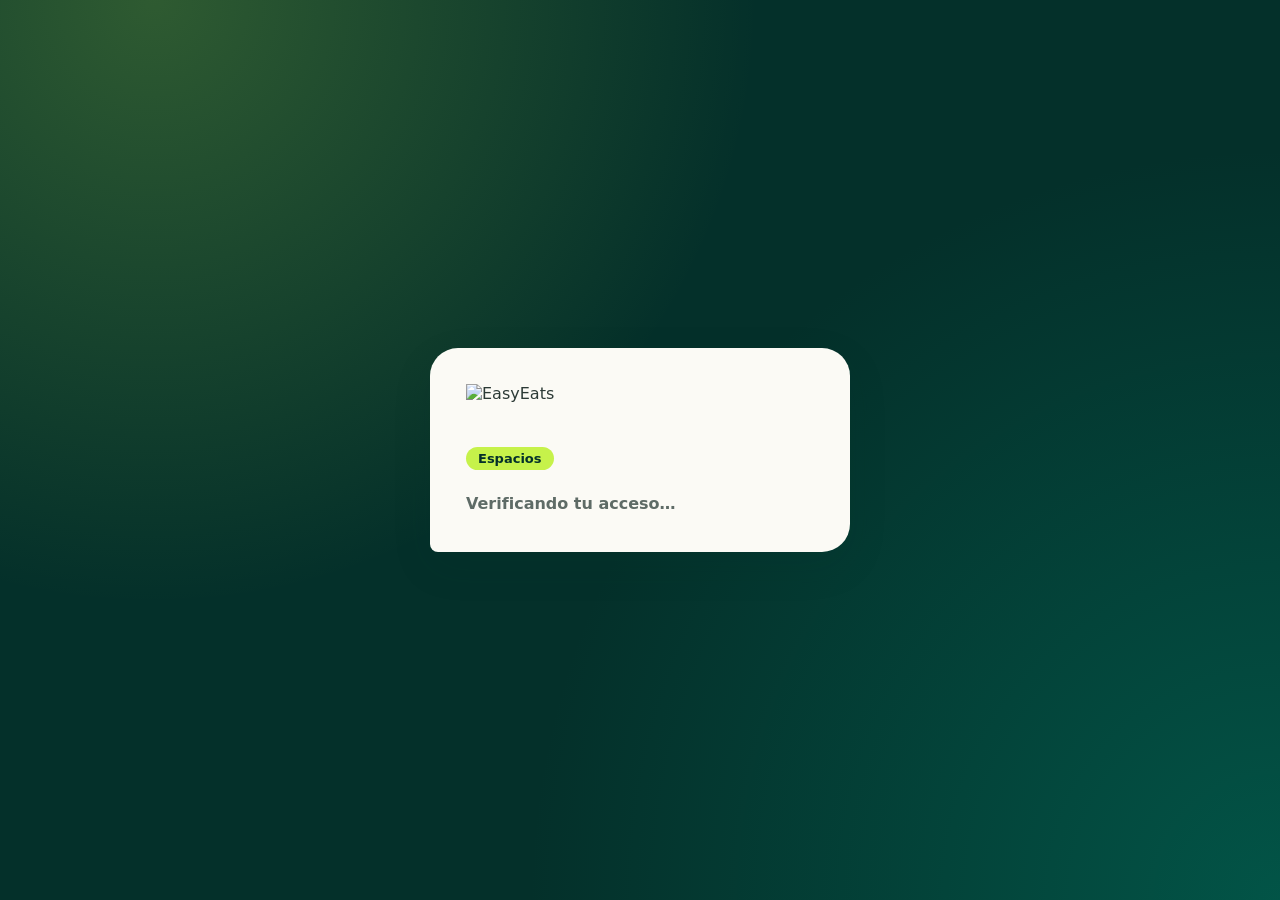
==== commit 283c429b: "Add files via upload" ====
--- a/index.html
+++ b/index.html
@@ -1,2 +1,2 @@
-<!DOCTYPE html><html lang="es"><head><meta charSet="utf-8"/><meta name="viewport" content="width=device-width, initial-scale=1"/><link rel="stylesheet" href="/_next/static/css/index.BAIdL-qj.css" data-rsc-css-href="/_next/static/css/index.BAIdL-qj.css" data-precedence="vite-rsc/importer-resources"/><link rel="stylesheet" href="/_next/static/css/access-gate.BZqxLiGZ.css" data-precedence="vite-rsc/client-reference"/><link rel="modulepreload" fetchPriority="low" href="/_next/static/chunks/index-Da9RG84W.js"/><script src="/_next/static/chunks/rolldown-runtime-C60lm6uB.js" type="module" async=""></script><script src="/_next/static/chunks/framework-BgSIrAUN.js" type="module" async=""></script><script src="/_next/static/chunks/navigation-errors-Z9ybshnb.js" type="module" async=""></script><link rel="modulepreload" href="/_next/static/chunks/layout-segment-context-B2ozWQ7P.js" crossorigin=""/><link rel="modulepreload" href="/_next/static/chunks/access-gate-DEKPU31C.js" crossorigin=""/><title>EasyEats Espacios</title><meta name="description" content="Espacios, un producto de EasyEats para nutriólogos. Agenda, consultorio y análisis de tu práctica."/><meta name="application-name" content="Espacios EasyEats"/><link rel="shortcut icon" href="/favicon.svg"/><link rel="icon" href="/favicon.svg"/><link rel="apple-touch-icon" href="/apple-touch-icon.png"/><link rel="manifest" href="/manifest.webmanifest"/><meta name="mobile-web-app-capable" content="yes"/><meta name="apple-mobile-web-app-title" content="Espacios EasyEats"/><meta name="apple-mobile-web-app-status-bar-style" content="default"/><meta name="theme-color" content="#04302A"/><script>Object.assign(((self[Symbol.for("vinext.navigationRuntime")]??={bootstrap:{routeManifest:null},functions:{}}).bootstrap.rsc??={rsc:[]}),{params:{},nav:{"pathname":"/","searchParams":[]}})</script><link rel="modulepreload" href="/_next/static/chunks/index-Da9RG84W.js" />
-</head><body><div class="gate"><section class="gate-card"><img class="gate-brand" src="/brand/easyeats-horizontal.svg" alt="EasyEats" width="872" height="320"/><p class="gate-product">Espacios</p><p class="gate-status" role="status">Verificando tu acceso…</p></section></div><script type="module" src="/_next/static/chunks/index-Da9RG84W.js" id="_R_" async=""></script><script>((self[Symbol.for("vinext.navigationRuntime")]??={bootstrap:{routeManifest:null},functions:{}}).bootstrap.rsc??={rsc:[]}).rsc.push("2:I[\"f9f6c27b3712\",[],\"AccessGate\",1]\n")</script><script>((self[Symbol.for("vinext.navigationRuntime")]??={bootstrap:{routeManifest:null},functions:{}}).bootstrap.rsc??={rsc:[]}).rsc.push("3:I[\"8c0f216c4604\",[],\"Children\",1]\n")</script><script>((self[Symbol.for("vinext.navigationRuntime")]??={bootstrap:{routeManifest:null},functions:{}}).bootstrap.rsc??={rsc:[]}).rsc.push("4:I[\"593f344dc510\",[],\"GlobalErrorBoundary\",1]\n")</script><script>((self[Symbol.for("vinext.navigationRuntime")]??={bootstrap:{routeManifest:null},functions:{}}).bootstrap.rsc??={rsc:[]}).rsc.push("5:I[\"0b874ad30386\",[],\"default\",1]\n")</script><script>((self[Symbol.for("vinext.navigationRuntime")]??={bootstrap:{routeManifest:null},functions:{}}).bootstrap.rsc??={rsc:[]}).rsc.push("6:I[\"593f344dc510\",[],\"ErrorBoundary\",1]\n")</script><script>((self[Symbol.for("vinext.navigationRuntime")]??={bootstrap:{routeManifest:null},functions:{}}).bootstrap.rsc??={rsc:[]}).rsc.push("7:I[\"15c18cfaeeff\",[],\"LayoutSegmentProvider\",1]\n")</script><script>((self[Symbol.for("vinext.navigationRuntime")]??={bootstrap:{routeManifest:null},functions:{}}).bootstrap.rsc??={rsc:[]}).rsc.push("8:I[\"8c0f216c4604\",[],\"Slot\",1]\n")</script><script>((self[Symbol.for("vinext.navigationRuntime")]??={bootstrap:{routeManifest:null},functions:{}}).bootstrap.rsc??={rsc:[]}).rsc.push("9:I[\"9276801271d6\",[],\"AppRouterScrollTarget\",1]\n")</script><script>((self[Symbol.for("vinext.navigationRuntime")]??={bootstrap:{routeManifest:null},functions:{}}).bootstrap.rsc??={rsc:[]}).rsc.push("a:I[\"593f344dc510\",[],\"RedirectBoundary\",1]\n")</script><script>((self[Symbol.for("vinext.navigationRuntime")]??={bootstrap:{routeManifest:null},functions:{}}).bootstrap.rsc??={rsc:[]}).rsc.push(":HL[\"/_next/static/css/index.BAIdL-qj.css\",\"style\"     ]\n")</script><script>((self[Symbol.for("vinext.navigationRuntime")]??={bootstrap:{routeManifest:null},functions:{}}).bootstrap.rsc??={rsc:[]}).rsc.push("0:{\"__route\":\"route:/\",\"__interceptionContext\":null,\"__layoutIds\":[\"layout:/\"],\"__rootLayout\":\"/\",\"__sourcePage\":\"/page\",\"page:/\":\"$L1\",\"layout:/\":[[[[\"$\",\"link\",\"css:/_next/static/css/index.BAIdL-qj.css\",{\"rel\":\"stylesheet\",\"precedence\":\"vite-rsc/importer-resources\",\"href\":\"/_next/static/css/index.BAIdL-qj.css\",\"data-rsc-css-href\":\"/_next/static/css/index.BAIdL-qj.css\"}],\"$undefined\"],[\"$\",\"html\",null,{\"lang\":\"es\",\"children\":[\"$\",\"body\",null,{\"children\":[\"$\",\"$L2\",null,{\"children\":[\"$\",\"$L3\",null,{}]}]}]}]],null],\"route:/\":[[[\"$\",\"meta\",null,{\"charSet\":\"utf-8\"}],[[\"$\",\"title\",\"0\",{\"children\":\"EasyEats Espacios\"}],[\"$\",\"meta\",\"1\",{\"name\":\"description\",\"content\":\"Espacios, un producto de EasyEats para nutriólogos. Agenda, consultorio y análisis de tu práctica.\"}],[\"$\",\"meta\",\"2\",{\"name\":\"application-name\",\"content\":\"Espacios EasyEats\"}],[\"$\",\"link\",\"3\",{\"rel\":\"shortcut icon\",\"href\":\"/favicon.svg\"}],[\"$\",\"link\",\"4\",{\"rel\":\"icon\",\"href\":\"/favicon.svg\"}],[\"$\",\"link\",\"5\",{\"rel\":\"apple-touch-icon\",\"href\":\"/apple-touch-icon.png\"}],[\"$\",\"link\",\"6\",{\"rel\":\"manifest\",\"href\":\"/manifest.webmanifest\"}],[\"$\",\"meta\",\"7\",{\"name\":\"mobile-web-app-capable\",\"content\":\"yes\"}],[\"$\",\"meta\",\"8\",{\"name\":\"apple-mobile-web-app-title\",\"content\":\"Espacios EasyEats\"}],[\"$\",\"meta\",\"9\",{\"name\":\"apple-mobile-web-app-status-bar-style\",\"content\":\"default\"}]],[[\"$\",\"meta\",\"0\",{\"name\":\"viewport\",\"content\":\"width=device-width, initial-scale=1\"}],[\"$\",\"meta\",\"1\",{\"name\":\"theme-color\",\"content\":\"#04302A\"}]]],[\"$\",\"$L4\",null,{\"fallback\":\"$5\",\"children\":[\"$\",\"$L6\",null,{\"fallback\":\"$5\",\"children\":[\"$\",\"$L7\",null,{\"providerId\":\"layout:/\",\"segmentMap\":{\"children\":[]},\"children\":[\"$\",\"$L8\",null,{\"id\":\"layout:/\",\"parallelSlots\":\"$undefined\",\"children\":[\"$\",\"$L9\",null,{\"children\":[\"$\",\"$La\",null,{\"children\":[[\"$\",\"$L7\",null,{\"providerId\":\"page:/\",\"segmentMap\":{\"children\":[\"__PAGE__\"]},\"children\":[\"$\",\"$L8\",null,{\"id\":\"page:/\"}]}],null]}]}]}]}]}]}],null,null],\"__layoutFlags\":{\"layout:/\":\"s\"},\"__artifactCompatibility\":{\"schemaVersion\":1,\"graphVersion\":\"app-route-graph:1177fd80f83fa7b0\",\"deploymentVersion\":\"c2b1bd31-772b-4f3f-b810-bbb616a4e195\",\"appElementsSchemaVersion\":1,\"rscPayloadSchemaVersion\":1,\"rootBoundaryId\":\"/\",\"renderEpoch\":null},\"__renderObservation\":{\"schemaVersion\":1,\"output\":{\"kind\":\"app-rsc\",\"mountedSlotsFingerprint\":null,\"renderEpoch\":null,\"rootBoundaryId\":\"/\",\"routeId\":\"route:/\"},\"completeness\":\"partial\",\"boundaryOutcome\":{\"kind\":\"unknown\"},\"requestApis\":[{\"kind\":\"connection\",\"status\":\"unknown\"},{\"kind\":\"cookies\",\"status\":\"unknown\"},{\"kind\":\"draftMode\",\"status\":\"unknown\"},{\"kind\":\"headers\",\"status\":\"unknown\"},{\"kind\":\"params\",\"status\":\"unknown\"},{\"kind\":\"searchParams\",\"status\":\"unknown\"}],\"dynamicFetches\":[],\"cacheTags\":[\"/\",\"_N_T_/\",\"_N_T_/index\",\"_N_T_/layout\",\"_N_T_/page\"],\"pathTags\":[\"/\"],\"cacheability\":\"unknown\",\"downgrade\":{\"target\":\"freshRender\",\"reasons\":[{\"code\":\"CP_DOWNGRADE_CACHEABILITY_UNKNOWN\",\"target\":\"freshRender\"},{\"code\":\"CP_DOWNGRADE_INCOMPLETE_OBSERVATION\",\"completeness\":\"partial\",\"target\":\"freshRender\"},{\"code\":\"CP_DOWNGRADE_UNKNOWN_REQUEST_API\",\"requestApi\":\"connection\",\"target\":\"freshRender\"},{\"code\":\"CP_DOWNGRADE_UNKNOWN_REQUEST_API\",\"requestApi\":\"cookies\",\"target\":\"freshRender\"},{\"code\":\"CP_DOWNGRADE_UNKNOWN_REQUEST_API\",\"requestApi\":\"draftMode\",\"target\":\"freshRender\"},{\"code\":\"CP_DOWNGRADE_UNKNOWN_REQUEST_API\",\"requestApi\":\"headers\",\"target\":\"freshRender\"},{\"code\":\"CP_DOWNGRADE_UNKNOWN_REQUEST_API\",\"requestApi\":\"params\",\"target\":\"freshRender\"},{\"code\":\"CP_DOWNGRADE_UNKNOWN_REQUEST_API\",\"requestApi\":\"searchParams\",\"target\":\"freshRender\"}],\"fallback\":{\"kind\":\"breakerFallback\",\"code\":\"CP_PRIVATE_DYNAMIC_DOWNGRADE\",\"mode\":\"renderFresh\",\"scope\":\"affectedOutput\",\"fields\":{\"reasonCodes\":[\"CP_DOWNGRADE_CACHEABILITY_UNKNOWN\",\"CP_DOWNGRADE_INCOMPLETE_OBSERVATION\",\"CP_DOWNGRADE_UNKNOWN_REQUEST_API\",\"CP_DOWNGRADE_UNKNOWN_REQUEST_API\",\"CP_DOWNGRADE_UNKNOWN_REQUEST_API\",\"CP_DOWNGRADE_UNKNOWN_REQUEST_API\",\"CP_DOWNGRADE_UNKNOWN_REQUEST_API\",\"CP_DOWNGRADE_UNKNOWN_REQUEST_API\"],\"target\":\"freshRender\"}},\"isPublicCacheCandidate\":false}}}\n")</script><script>((self[Symbol.for("vinext.navigationRuntime")]??={bootstrap:{routeManifest:null},functions:{}}).bootstrap.rsc??={rsc:[]}).rsc.push("b:I[\"6efdf509a785\",[],\"default\",1]\n")</script><script>((self[Symbol.for("vinext.navigationRuntime")]??={bootstrap:{routeManifest:null},functions:{}}).bootstrap.rsc??={rsc:[]}).rsc.push("1:[\"$\",\"$Lb\",null,{\"params\":\"$@c\",\"searchParams\":\"$@d\"}]\n")</script><script>((self[Symbol.for("vinext.navigationRuntime")]??={bootstrap:{routeManifest:null},functions:{}}).bootstrap.rsc??={rsc:[]}).rsc.push("c:{}\n")</script><script>((self[Symbol.for("vinext.navigationRuntime")]??={bootstrap:{routeManifest:null},functions:{}}).bootstrap.rsc??={rsc:[]}).rsc.push("d:{}\n")</script><script>Object.assign(((self[Symbol.for("vinext.navigationRuntime")]??={bootstrap:{routeManifest:null},functions:{}}).bootstrap.rsc??={rsc:[]}),{"initialCacheKind":"dynamic"});((self[Symbol.for("vinext.navigationRuntime")]??={bootstrap:{routeManifest:null},functions:{}}).bootstrap.rsc??={rsc:[]}).done=true</script></body></html>+<!DOCTYPE html><html lang="es"><head><meta charSet="utf-8"/><meta name="viewport" content="width=device-width, initial-scale=1"/><link rel="stylesheet" href="/_next/static/css/index.BAIdL-qj.css" data-rsc-css-href="/_next/static/css/index.BAIdL-qj.css" data-precedence="vite-rsc/importer-resources"/><link rel="stylesheet" href="/_next/static/css/access-gate.BZqxLiGZ.css" data-precedence="vite-rsc/client-reference"/><link rel="modulepreload" fetchPriority="low" href="/_next/static/chunks/index-DvJh4a8z.js"/><script src="/_next/static/chunks/rolldown-runtime-C60lm6uB.js" type="module" async=""></script><script src="/_next/static/chunks/framework-BgSIrAUN.js" type="module" async=""></script><script src="/_next/static/chunks/navigation-errors-Z9ybshnb.js" type="module" async=""></script><link rel="modulepreload" href="/_next/static/chunks/layout-segment-context-CVkj9BkB.js" crossorigin=""/><link rel="modulepreload" href="/_next/static/chunks/access-gate-DXhmIKOO.js" crossorigin=""/><title>EasyEats Espacios</title><meta name="description" content="Espacios, un producto de EasyEats para nutriólogos. Agenda, consultorio y análisis de tu práctica."/><meta name="application-name" content="Espacios EasyEats"/><link rel="shortcut icon" href="/favicon.svg"/><link rel="icon" href="/favicon.svg"/><link rel="apple-touch-icon" href="/apple-touch-icon.png"/><link rel="manifest" href="/manifest.webmanifest"/><meta name="mobile-web-app-capable" content="yes"/><meta name="apple-mobile-web-app-title" content="Espacios EasyEats"/><meta name="apple-mobile-web-app-status-bar-style" content="default"/><meta name="theme-color" content="#04302A"/><script>Object.assign(((self[Symbol.for("vinext.navigationRuntime")]??={bootstrap:{routeManifest:null},functions:{}}).bootstrap.rsc??={rsc:[]}),{params:{},nav:{"pathname":"/","searchParams":[]}})</script><link rel="modulepreload" href="/_next/static/chunks/index-DvJh4a8z.js" />
+</head><body><div class="gate"><section class="gate-card"><img class="gate-brand" src="/brand/easyeats-horizontal.svg" alt="EasyEats" width="872" height="320"/><p class="gate-product">Espacios</p><p class="gate-status" role="status">Verificando tu acceso…</p></section></div><script type="module" src="/_next/static/chunks/index-DvJh4a8z.js" id="_R_" async=""></script><script>((self[Symbol.for("vinext.navigationRuntime")]??={bootstrap:{routeManifest:null},functions:{}}).bootstrap.rsc??={rsc:[]}).rsc.push("2:I[\"f9f6c27b3712\",[],\"AccessGate\",1]\n")</script><script>((self[Symbol.for("vinext.navigationRuntime")]??={bootstrap:{routeManifest:null},functions:{}}).bootstrap.rsc??={rsc:[]}).rsc.push("3:I[\"8c0f216c4604\",[],\"Children\",1]\n")</script><script>((self[Symbol.for("vinext.navigationRuntime")]??={bootstrap:{routeManifest:null},functions:{}}).bootstrap.rsc??={rsc:[]}).rsc.push("4:I[\"593f344dc510\",[],\"GlobalErrorBoundary\",1]\n")</script><script>((self[Symbol.for("vinext.navigationRuntime")]??={bootstrap:{routeManifest:null},functions:{}}).bootstrap.rsc??={rsc:[]}).rsc.push("5:I[\"0b874ad30386\",[],\"default\",1]\n")</script><script>((self[Symbol.for("vinext.navigationRuntime")]??={bootstrap:{routeManifest:null},functions:{}}).bootstrap.rsc??={rsc:[]}).rsc.push("6:I[\"593f344dc510\",[],\"ErrorBoundary\",1]\n")</script><script>((self[Symbol.for("vinext.navigationRuntime")]??={bootstrap:{routeManifest:null},functions:{}}).bootstrap.rsc??={rsc:[]}).rsc.push("7:I[\"15c18cfaeeff\",[],\"LayoutSegmentProvider\",1]\n")</script><script>((self[Symbol.for("vinext.navigationRuntime")]??={bootstrap:{routeManifest:null},functions:{}}).bootstrap.rsc??={rsc:[]}).rsc.push("8:I[\"8c0f216c4604\",[],\"Slot\",1]\n")</script><script>((self[Symbol.for("vinext.navigationRuntime")]??={bootstrap:{routeManifest:null},functions:{}}).bootstrap.rsc??={rsc:[]}).rsc.push("9:I[\"9276801271d6\",[],\"AppRouterScrollTarget\",1]\n")</script><script>((self[Symbol.for("vinext.navigationRuntime")]??={bootstrap:{routeManifest:null},functions:{}}).bootstrap.rsc??={rsc:[]}).rsc.push("a:I[\"593f344dc510\",[],\"RedirectBoundary\",1]\n")</script><script>((self[Symbol.for("vinext.navigationRuntime")]??={bootstrap:{routeManifest:null},functions:{}}).bootstrap.rsc??={rsc:[]}).rsc.push(":HL[\"/_next/static/css/index.BAIdL-qj.css\",\"style\"     ]\n")</script><script>((self[Symbol.for("vinext.navigationRuntime")]??={bootstrap:{routeManifest:null},functions:{}}).bootstrap.rsc??={rsc:[]}).rsc.push("0:{\"__route\":\"route:/\",\"__interceptionContext\":null,\"__layoutIds\":[\"layout:/\"],\"__rootLayout\":\"/\",\"__sourcePage\":\"/page\",\"page:/\":\"$L1\",\"layout:/\":[[[[\"$\",\"link\",\"css:/_next/static/css/index.BAIdL-qj.css\",{\"rel\":\"stylesheet\",\"precedence\":\"vite-rsc/importer-resources\",\"href\":\"/_next/static/css/index.BAIdL-qj.css\",\"data-rsc-css-href\":\"/_next/static/css/index.BAIdL-qj.css\"}],\"$undefined\"],[\"$\",\"html\",null,{\"lang\":\"es\",\"children\":[\"$\",\"body\",null,{\"children\":[\"$\",\"$L2\",null,{\"children\":[\"$\",\"$L3\",null,{}]}]}]}]],null],\"route:/\":[[[\"$\",\"meta\",null,{\"charSet\":\"utf-8\"}],[[\"$\",\"title\",\"0\",{\"children\":\"EasyEats Espacios\"}],[\"$\",\"meta\",\"1\",{\"name\":\"description\",\"content\":\"Espacios, un producto de EasyEats para nutriólogos. Agenda, consultorio y análisis de tu práctica.\"}],[\"$\",\"meta\",\"2\",{\"name\":\"application-name\",\"content\":\"Espacios EasyEats\"}],[\"$\",\"link\",\"3\",{\"rel\":\"shortcut icon\",\"href\":\"/favicon.svg\"}],[\"$\",\"link\",\"4\",{\"rel\":\"icon\",\"href\":\"/favicon.svg\"}],[\"$\",\"link\",\"5\",{\"rel\":\"apple-touch-icon\",\"href\":\"/apple-touch-icon.png\"}],[\"$\",\"link\",\"6\",{\"rel\":\"manifest\",\"href\":\"/manifest.webmanifest\"}],[\"$\",\"meta\",\"7\",{\"name\":\"mobile-web-app-capable\",\"content\":\"yes\"}],[\"$\",\"meta\",\"8\",{\"name\":\"apple-mobile-web-app-title\",\"content\":\"Espacios EasyEats\"}],[\"$\",\"meta\",\"9\",{\"name\":\"apple-mobile-web-app-status-bar-style\",\"content\":\"default\"}]],[[\"$\",\"meta\",\"0\",{\"name\":\"viewport\",\"content\":\"width=device-width, initial-scale=1\"}],[\"$\",\"meta\",\"1\",{\"name\":\"theme-color\",\"content\":\"#04302A\"}]]],[\"$\",\"$L4\",null,{\"fallback\":\"$5\",\"children\":[\"$\",\"$L6\",null,{\"fallback\":\"$5\",\"children\":[\"$\",\"$L7\",null,{\"providerId\":\"layout:/\",\"segmentMap\":{\"children\":[]},\"children\":[\"$\",\"$L8\",null,{\"id\":\"layout:/\",\"parallelSlots\":\"$undefined\",\"children\":[\"$\",\"$L9\",null,{\"children\":[\"$\",\"$La\",null,{\"children\":[[\"$\",\"$L7\",null,{\"providerId\":\"page:/\",\"segmentMap\":{\"children\":[\"__PAGE__\"]},\"children\":[\"$\",\"$L8\",null,{\"id\":\"page:/\"}]}],null]}]}]}]}]}]}],null,null],\"__layoutFlags\":{\"layout:/\":\"s\"},\"__artifactCompatibility\":{\"schemaVersion\":1,\"graphVersion\":\"app-route-graph:1177fd80f83fa7b0\",\"deploymentVersion\":\"d2d05910-20a1-43b0-849c-f6d735b4694a\",\"appElementsSchemaVersion\":1,\"rscPayloadSchemaVersion\":1,\"rootBoundaryId\":\"/\",\"renderEpoch\":null},\"__renderObservation\":{\"schemaVersion\":1,\"output\":{\"kind\":\"app-rsc\",\"mountedSlotsFingerprint\":null,\"renderEpoch\":null,\"rootBoundaryId\":\"/\",\"routeId\":\"route:/\"},\"completeness\":\"partial\",\"boundaryOutcome\":{\"kind\":\"unknown\"},\"requestApis\":[{\"kind\":\"connection\",\"status\":\"unknown\"},{\"kind\":\"cookies\",\"status\":\"unknown\"},{\"kind\":\"draftMode\",\"status\":\"unknown\"},{\"kind\":\"headers\",\"status\":\"unknown\"},{\"kind\":\"params\",\"status\":\"unknown\"},{\"kind\":\"searchParams\",\"status\":\"unknown\"}],\"dynamicFetches\":[],\"cacheTags\":[\"/\",\"_N_T_/\",\"_N_T_/index\",\"_N_T_/layout\",\"_N_T_/page\"],\"pathTags\":[\"/\"],\"cacheability\":\"unknown\",\"downgrade\":{\"target\":\"freshRender\",\"reasons\":[{\"code\":\"CP_DOWNGRADE_CACHEABILITY_UNKNOWN\",\"target\":\"freshRender\"},{\"code\":\"CP_DOWNGRADE_INCOMPLETE_OBSERVATION\",\"completeness\":\"partial\",\"target\":\"freshRender\"},{\"code\":\"CP_DOWNGRADE_UNKNOWN_REQUEST_API\",\"requestApi\":\"connection\",\"target\":\"freshRender\"},{\"code\":\"CP_DOWNGRADE_UNKNOWN_REQUEST_API\",\"requestApi\":\"cookies\",\"target\":\"freshRender\"},{\"code\":\"CP_DOWNGRADE_UNKNOWN_REQUEST_API\",\"requestApi\":\"draftMode\",\"target\":\"freshRender\"},{\"code\":\"CP_DOWNGRADE_UNKNOWN_REQUEST_API\",\"requestApi\":\"headers\",\"target\":\"freshRender\"},{\"code\":\"CP_DOWNGRADE_UNKNOWN_REQUEST_API\",\"requestApi\":\"params\",\"target\":\"freshRender\"},{\"code\":\"CP_DOWNGRADE_UNKNOWN_REQUEST_API\",\"requestApi\":\"searchParams\",\"target\":\"freshRender\"}],\"fallback\":{\"kind\":\"breakerFallback\",\"code\":\"CP_PRIVATE_DYNAMIC_DOWNGRADE\",\"mode\":\"renderFresh\",\"scope\":\"affectedOutput\",\"fields\":{\"reasonCodes\":[\"CP_DOWNGRADE_CACHEABILITY_UNKNOWN\",\"CP_DOWNGRADE_INCOMPLETE_OBSERVATION\",\"CP_DOWNGRADE_UNKNOWN_REQUEST_API\",\"CP_DOWNGRADE_UNKNOWN_REQUEST_API\",\"CP_DOWNGRADE_UNKNOWN_REQUEST_API\",\"CP_DOWNGRADE_UNKNOWN_REQUEST_API\",\"CP_DOWNGRADE_UNKNOWN_REQUEST_API\",\"CP_DOWNGRADE_UNKNOWN_REQUEST_API\"],\"target\":\"freshRender\"}},\"isPublicCacheCandidate\":false}}}\n")</script><script>((self[Symbol.for("vinext.navigationRuntime")]??={bootstrap:{routeManifest:null},functions:{}}).bootstrap.rsc??={rsc:[]}).rsc.push("b:I[\"6efdf509a785\",[],\"default\",1]\n")</script><script>((self[Symbol.for("vinext.navigationRuntime")]??={bootstrap:{routeManifest:null},functions:{}}).bootstrap.rsc??={rsc:[]}).rsc.push("1:[\"$\",\"$Lb\",null,{\"params\":\"$@c\",\"searchParams\":\"$@d\"}]\n")</script><script>((self[Symbol.for("vinext.navigationRuntime")]??={bootstrap:{routeManifest:null},functions:{}}).bootstrap.rsc??={rsc:[]}).rsc.push("c:{}\n")</script><script>((self[Symbol.for("vinext.navigationRuntime")]??={bootstrap:{routeManifest:null},functions:{}}).bootstrap.rsc??={rsc:[]}).rsc.push("d:{}\n")</script><script>Object.assign(((self[Symbol.for("vinext.navigationRuntime")]??={bootstrap:{routeManifest:null},functions:{}}).bootstrap.rsc??={rsc:[]}),{"initialCacheKind":"dynamic"});((self[Symbol.for("vinext.navigationRuntime")]??={bootstrap:{routeManifest:null},functions:{}}).bootstrap.rsc??={rsc:[]}).done=true</script></body></html>
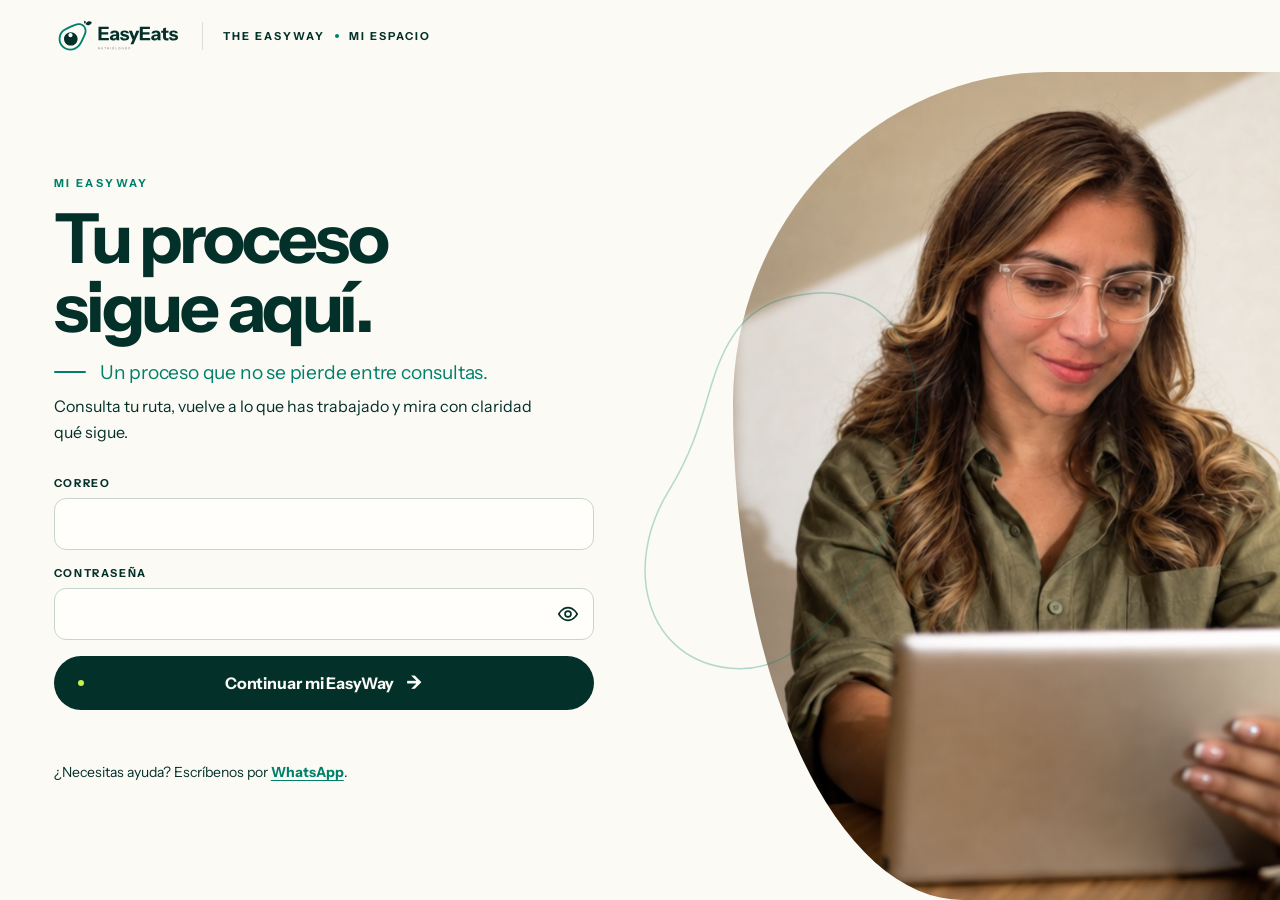
==== commit 513af08b: "Add files via upload" ====
--- a/index.html
+++ b/index.html
@@ -1,2 +1,41 @@
-<!DOCTYPE html><html lang="es"><head><meta charSet="utf-8"/><meta name="viewport" content="width=device-width, initial-scale=1"/><link rel="stylesheet" href="/_next/static/css/index.BAIdL-qj.css" data-rsc-css-href="/_next/static/css/index.BAIdL-qj.css" data-precedence="vite-rsc/importer-resources"/><link rel="stylesheet" href="/_next/static/css/access-gate.BZqxLiGZ.css" data-precedence="vite-rsc/client-reference"/><link rel="modulepreload" fetchPriority="low" href="/_next/static/chunks/index-DvJh4a8z.js"/><script src="/_next/static/chunks/rolldown-runtime-C60lm6uB.js" type="module" async=""></script><script src="/_next/static/chunks/framework-BgSIrAUN.js" type="module" async=""></script><script src="/_next/static/chunks/navigation-errors-Z9ybshnb.js" type="module" async=""></script><link rel="modulepreload" href="/_next/static/chunks/layout-segment-context-CVkj9BkB.js" crossorigin=""/><link rel="modulepreload" href="/_next/static/chunks/access-gate-DXhmIKOO.js" crossorigin=""/><title>EasyEats Espacios</title><meta name="description" content="Espacios, un producto de EasyEats para nutriólogos. Agenda, consultorio y análisis de tu práctica."/><meta name="application-name" content="Espacios EasyEats"/><link rel="shortcut icon" href="/favicon.svg"/><link rel="icon" href="/favicon.svg"/><link rel="apple-touch-icon" href="/apple-touch-icon.png"/><link rel="manifest" href="/manifest.webmanifest"/><meta name="mobile-web-app-capable" content="yes"/><meta name="apple-mobile-web-app-title" content="Espacios EasyEats"/><meta name="apple-mobile-web-app-status-bar-style" content="default"/><meta name="theme-color" content="#04302A"/><script>Object.assign(((self[Symbol.for("vinext.navigationRuntime")]??={bootstrap:{routeManifest:null},functions:{}}).bootstrap.rsc??={rsc:[]}),{params:{},nav:{"pathname":"/","searchParams":[]}})</script><link rel="modulepreload" href="/_next/static/chunks/index-DvJh4a8z.js" />
-</head><body><div class="gate"><section class="gate-card"><img class="gate-brand" src="/brand/easyeats-horizontal.svg" alt="EasyEats" width="872" height="320"/><p class="gate-product">Espacios</p><p class="gate-status" role="status">Verificando tu acceso…</p></section></div><script type="module" src="/_next/static/chunks/index-DvJh4a8z.js" id="_R_" async=""></script><script>((self[Symbol.for("vinext.navigationRuntime")]??={bootstrap:{routeManifest:null},functions:{}}).bootstrap.rsc??={rsc:[]}).rsc.push("2:I[\"f9f6c27b3712\",[],\"AccessGate\",1]\n")</script><script>((self[Symbol.for("vinext.navigationRuntime")]??={bootstrap:{routeManifest:null},functions:{}}).bootstrap.rsc??={rsc:[]}).rsc.push("3:I[\"8c0f216c4604\",[],\"Children\",1]\n")</script><script>((self[Symbol.for("vinext.navigationRuntime")]??={bootstrap:{routeManifest:null},functions:{}}).bootstrap.rsc??={rsc:[]}).rsc.push("4:I[\"593f344dc510\",[],\"GlobalErrorBoundary\",1]\n")</script><script>((self[Symbol.for("vinext.navigationRuntime")]??={bootstrap:{routeManifest:null},functions:{}}).bootstrap.rsc??={rsc:[]}).rsc.push("5:I[\"0b874ad30386\",[],\"default\",1]\n")</script><script>((self[Symbol.for("vinext.navigationRuntime")]??={bootstrap:{routeManifest:null},functions:{}}).bootstrap.rsc??={rsc:[]}).rsc.push("6:I[\"593f344dc510\",[],\"ErrorBoundary\",1]\n")</script><script>((self[Symbol.for("vinext.navigationRuntime")]??={bootstrap:{routeManifest:null},functions:{}}).bootstrap.rsc??={rsc:[]}).rsc.push("7:I[\"15c18cfaeeff\",[],\"LayoutSegmentProvider\",1]\n")</script><script>((self[Symbol.for("vinext.navigationRuntime")]??={bootstrap:{routeManifest:null},functions:{}}).bootstrap.rsc??={rsc:[]}).rsc.push("8:I[\"8c0f216c4604\",[],\"Slot\",1]\n")</script><script>((self[Symbol.for("vinext.navigationRuntime")]??={bootstrap:{routeManifest:null},functions:{}}).bootstrap.rsc??={rsc:[]}).rsc.push("9:I[\"9276801271d6\",[],\"AppRouterScrollTarget\",1]\n")</script><script>((self[Symbol.for("vinext.navigationRuntime")]??={bootstrap:{routeManifest:null},functions:{}}).bootstrap.rsc??={rsc:[]}).rsc.push("a:I[\"593f344dc510\",[],\"RedirectBoundary\",1]\n")</script><script>((self[Symbol.for("vinext.navigationRuntime")]??={bootstrap:{routeManifest:null},functions:{}}).bootstrap.rsc??={rsc:[]}).rsc.push(":HL[\"/_next/static/css/index.BAIdL-qj.css\",\"style\"     ]\n")</script><script>((self[Symbol.for("vinext.navigationRuntime")]??={bootstrap:{routeManifest:null},functions:{}}).bootstrap.rsc??={rsc:[]}).rsc.push("0:{\"__route\":\"route:/\",\"__interceptionContext\":null,\"__layoutIds\":[\"layout:/\"],\"__rootLayout\":\"/\",\"__sourcePage\":\"/page\",\"page:/\":\"$L1\",\"layout:/\":[[[[\"$\",\"link\",\"css:/_next/static/css/index.BAIdL-qj.css\",{\"rel\":\"stylesheet\",\"precedence\":\"vite-rsc/importer-resources\",\"href\":\"/_next/static/css/index.BAIdL-qj.css\",\"data-rsc-css-href\":\"/_next/static/css/index.BAIdL-qj.css\"}],\"$undefined\"],[\"$\",\"html\",null,{\"lang\":\"es\",\"children\":[\"$\",\"body\",null,{\"children\":[\"$\",\"$L2\",null,{\"children\":[\"$\",\"$L3\",null,{}]}]}]}]],null],\"route:/\":[[[\"$\",\"meta\",null,{\"charSet\":\"utf-8\"}],[[\"$\",\"title\",\"0\",{\"children\":\"EasyEats Espacios\"}],[\"$\",\"meta\",\"1\",{\"name\":\"description\",\"content\":\"Espacios, un producto de EasyEats para nutriólogos. Agenda, consultorio y análisis de tu práctica.\"}],[\"$\",\"meta\",\"2\",{\"name\":\"application-name\",\"content\":\"Espacios EasyEats\"}],[\"$\",\"link\",\"3\",{\"rel\":\"shortcut icon\",\"href\":\"/favicon.svg\"}],[\"$\",\"link\",\"4\",{\"rel\":\"icon\",\"href\":\"/favicon.svg\"}],[\"$\",\"link\",\"5\",{\"rel\":\"apple-touch-icon\",\"href\":\"/apple-touch-icon.png\"}],[\"$\",\"link\",\"6\",{\"rel\":\"manifest\",\"href\":\"/manifest.webmanifest\"}],[\"$\",\"meta\",\"7\",{\"name\":\"mobile-web-app-capable\",\"content\":\"yes\"}],[\"$\",\"meta\",\"8\",{\"name\":\"apple-mobile-web-app-title\",\"content\":\"Espacios EasyEats\"}],[\"$\",\"meta\",\"9\",{\"name\":\"apple-mobile-web-app-status-bar-style\",\"content\":\"default\"}]],[[\"$\",\"meta\",\"0\",{\"name\":\"viewport\",\"content\":\"width=device-width, initial-scale=1\"}],[\"$\",\"meta\",\"1\",{\"name\":\"theme-color\",\"content\":\"#04302A\"}]]],[\"$\",\"$L4\",null,{\"fallback\":\"$5\",\"children\":[\"$\",\"$L6\",null,{\"fallback\":\"$5\",\"children\":[\"$\",\"$L7\",null,{\"providerId\":\"layout:/\",\"segmentMap\":{\"children\":[]},\"children\":[\"$\",\"$L8\",null,{\"id\":\"layout:/\",\"parallelSlots\":\"$undefined\",\"children\":[\"$\",\"$L9\",null,{\"children\":[\"$\",\"$La\",null,{\"children\":[[\"$\",\"$L7\",null,{\"providerId\":\"page:/\",\"segmentMap\":{\"children\":[\"__PAGE__\"]},\"children\":[\"$\",\"$L8\",null,{\"id\":\"page:/\"}]}],null]}]}]}]}]}]}],null,null],\"__layoutFlags\":{\"layout:/\":\"s\"},\"__artifactCompatibility\":{\"schemaVersion\":1,\"graphVersion\":\"app-route-graph:1177fd80f83fa7b0\",\"deploymentVersion\":\"d2d05910-20a1-43b0-849c-f6d735b4694a\",\"appElementsSchemaVersion\":1,\"rscPayloadSchemaVersion\":1,\"rootBoundaryId\":\"/\",\"renderEpoch\":null},\"__renderObservation\":{\"schemaVersion\":1,\"output\":{\"kind\":\"app-rsc\",\"mountedSlotsFingerprint\":null,\"renderEpoch\":null,\"rootBoundaryId\":\"/\",\"routeId\":\"route:/\"},\"completeness\":\"partial\",\"boundaryOutcome\":{\"kind\":\"unknown\"},\"requestApis\":[{\"kind\":\"connection\",\"status\":\"unknown\"},{\"kind\":\"cookies\",\"status\":\"unknown\"},{\"kind\":\"draftMode\",\"status\":\"unknown\"},{\"kind\":\"headers\",\"status\":\"unknown\"},{\"kind\":\"params\",\"status\":\"unknown\"},{\"kind\":\"searchParams\",\"status\":\"unknown\"}],\"dynamicFetches\":[],\"cacheTags\":[\"/\",\"_N_T_/\",\"_N_T_/index\",\"_N_T_/layout\",\"_N_T_/page\"],\"pathTags\":[\"/\"],\"cacheability\":\"unknown\",\"downgrade\":{\"target\":\"freshRender\",\"reasons\":[{\"code\":\"CP_DOWNGRADE_CACHEABILITY_UNKNOWN\",\"target\":\"freshRender\"},{\"code\":\"CP_DOWNGRADE_INCOMPLETE_OBSERVATION\",\"completeness\":\"partial\",\"target\":\"freshRender\"},{\"code\":\"CP_DOWNGRADE_UNKNOWN_REQUEST_API\",\"requestApi\":\"connection\",\"target\":\"freshRender\"},{\"code\":\"CP_DOWNGRADE_UNKNOWN_REQUEST_API\",\"requestApi\":\"cookies\",\"target\":\"freshRender\"},{\"code\":\"CP_DOWNGRADE_UNKNOWN_REQUEST_API\",\"requestApi\":\"draftMode\",\"target\":\"freshRender\"},{\"code\":\"CP_DOWNGRADE_UNKNOWN_REQUEST_API\",\"requestApi\":\"headers\",\"target\":\"freshRender\"},{\"code\":\"CP_DOWNGRADE_UNKNOWN_REQUEST_API\",\"requestApi\":\"params\",\"target\":\"freshRender\"},{\"code\":\"CP_DOWNGRADE_UNKNOWN_REQUEST_API\",\"requestApi\":\"searchParams\",\"target\":\"freshRender\"}],\"fallback\":{\"kind\":\"breakerFallback\",\"code\":\"CP_PRIVATE_DYNAMIC_DOWNGRADE\",\"mode\":\"renderFresh\",\"scope\":\"affectedOutput\",\"fields\":{\"reasonCodes\":[\"CP_DOWNGRADE_CACHEABILITY_UNKNOWN\",\"CP_DOWNGRADE_INCOMPLETE_OBSERVATION\",\"CP_DOWNGRADE_UNKNOWN_REQUEST_API\",\"CP_DOWNGRADE_UNKNOWN_REQUEST_API\",\"CP_DOWNGRADE_UNKNOWN_REQUEST_API\",\"CP_DOWNGRADE_UNKNOWN_REQUEST_API\",\"CP_DOWNGRADE_UNKNOWN_REQUEST_API\",\"CP_DOWNGRADE_UNKNOWN_REQUEST_API\"],\"target\":\"freshRender\"}},\"isPublicCacheCandidate\":false}}}\n")</script><script>((self[Symbol.for("vinext.navigationRuntime")]??={bootstrap:{routeManifest:null},functions:{}}).bootstrap.rsc??={rsc:[]}).rsc.push("b:I[\"6efdf509a785\",[],\"default\",1]\n")</script><script>((self[Symbol.for("vinext.navigationRuntime")]??={bootstrap:{routeManifest:null},functions:{}}).bootstrap.rsc??={rsc:[]}).rsc.push("1:[\"$\",\"$Lb\",null,{\"params\":\"$@c\",\"searchParams\":\"$@d\"}]\n")</script><script>((self[Symbol.for("vinext.navigationRuntime")]??={bootstrap:{routeManifest:null},functions:{}}).bootstrap.rsc??={rsc:[]}).rsc.push("c:{}\n")</script><script>((self[Symbol.for("vinext.navigationRuntime")]??={bootstrap:{routeManifest:null},functions:{}}).bootstrap.rsc??={rsc:[]}).rsc.push("d:{}\n")</script><script>Object.assign(((self[Symbol.for("vinext.navigationRuntime")]??={bootstrap:{routeManifest:null},functions:{}}).bootstrap.rsc??={rsc:[]}),{"initialCacheKind":"dynamic"});((self[Symbol.for("vinext.navigationRuntime")]??={bootstrap:{routeManifest:null},functions:{}}).bootstrap.rsc??={rsc:[]}).done=true</script></body></html>+<!doctype html>
+<html lang="es">
+<head><meta charset="utf-8"><meta name="viewport" content="width=device-width,initial-scale=1"><meta name="robots" content="noindex,nofollow,noarchive"><meta name="theme-color" content="#FBFAF5"><meta http-equiv="Content-Security-Policy" content="default-src 'self'; script-src 'self' blob:; style-src 'self' 'unsafe-inline'; img-src 'self' blob: data: https://i.ytimg.com; frame-src https://www.youtube-nocookie.com; font-src 'self'; connect-src 'self' https://*.supabase.co; base-uri 'self'; form-action 'self'"><meta name="referrer" content="no-referrer"><title>Mi EasyWay · EasyEats</title><link rel="icon" href="icono.svg" type="image/svg+xml"><link rel="icon" href="favicon-32.png" sizes="32x32" type="image/png"><link rel="apple-touch-icon" href="apple-touch-icon.png"><link rel="manifest" href="manifest.webmanifest"><meta name="apple-mobile-web-app-title" content="Mi EasyWay"><meta name="application-name" content="Mi EasyWay"><meta name="apple-mobile-web-app-capable" content="yes"><meta name="mobile-web-app-capable" content="yes"><meta name="apple-mobile-web-app-status-bar-style" content="default"><meta name="description" content="Tu proceso sigue aquí. Consulta tu ruta, vuelve a lo que has trabajado y mira con claridad qué sigue."><meta property="og:type" content="website"><meta property="og:site_name" content="EasyEats Nutriólogos"><meta property="og:locale" content="es_MX"><meta property="og:url" content="https://pacientes.easyeats.com.mx/"><meta property="og:title" content="Mi EasyWay · Tu proceso sigue aquí"><meta property="og:description" content="Un proceso que no se pierde entre consultas. Entra a tu espacio privado de EasyEats."><meta property="og:image" content="https://pacientes.easyeats.com.mx/compartir.jpg"><meta property="og:image:secure_url" content="https://pacientes.easyeats.com.mx/compartir.jpg"><meta property="og:image:type" content="image/jpeg"><meta property="og:image:width" content="1200"><meta property="og:image:height" content="630"><meta property="og:image:alt" content="Logo de EasyEats Nutriólogos junto a una mujer sonriendo frente a una tableta."><meta name="twitter:card" content="summary_large_image"><link rel="stylesheet" href="styles.css"><link rel="stylesheet" href="portal.css"></head>
+<body>
+<div id="login-screen" class="login-screen">
+<header class="topbar login-top"><span class="brand"><img src="logo.svg" alt="EasyEats Nutriólogos"></span><span class="login-method">THE EASYWAY <i aria-hidden="true"></i> MI ESPACIO</span><span class="login-method-short">MI EASYWAY</span></header>
+<main class="login-wrap">
+<svg class="login-curve" viewBox="0 0 320 420" aria-hidden="true" focusable="false"><path d="M178 18C262 4 314 86 280 196c-28 92-92 204-176 196C20 384-6 292 42 214c38-62 36-106 60-148 18-32 44-44 76-48Z"/></svg>
+<section class="login-copy">
+<form id="login-form" class="login-card" novalidate>
+<span class="eyebrow">MI EASYWAY</span>
+<h1>Tu proceso sigue aquí.</h1>
+<p class="login-promise">Un proceso que no se pierde entre consultas.</p>
+<p class="login-support">Consulta tu ruta, vuelve a lo que has trabajado y mira con claridad qué sigue.</p>
+<div class="login-field"><label for="email">CORREO</label><input id="email" type="email" autocomplete="username" required></div>
+<div class="login-field"><label for="password">CONTRASEÑA</label><span class="password-wrap"><input id="password" type="password" autocomplete="current-password" required><button class="toggle-password" type="button" aria-controls="password" aria-pressed="false" aria-label="Mostrar contraseña" hidden><svg class="eye-on" viewBox="0 0 24 24" aria-hidden="true"><path d="M2 12s3.6-7 10-7 10 7 10 7-3.6 7-10 7S2 12 2 12Z" fill="none" stroke="currentColor" stroke-width="1.8"/><circle cx="12" cy="12" r="3.2" fill="none" stroke="currentColor" stroke-width="1.8"/></svg><svg class="eye-off" viewBox="0 0 24 24" aria-hidden="true"><path d="M3 3l18 18M10.6 5.1A10 10 0 0 1 12 5c6.4 0 10 7 10 7a17 17 0 0 1-3.2 4.1M6.6 6.6C3.8 8.4 2 12 2 12s3.6 7 10 7c1.9 0 3.5-.6 4.9-1.4M9.9 9.9a3 3 0 0 0 4.2 4.2" fill="none" stroke="currentColor" stroke-width="1.8" stroke-linecap="round"/></svg></button></span></div>
+<button class="primary login-submit" type="submit"><span class="btn-label">Continuar mi EasyWay</span><span class="btn-arrow" aria-hidden="true">→</span></button>
+<p id="portal-message" class="portal-message" role="status"></p>
+<button id="login-logout" class="link-btn" type="button" hidden>Cerrar sesión</button>
+<p class="login-help">¿Necesitas ayuda? Escríbenos por <a href="https://wa.me/529994713282?text=Hola%2C%20necesito%20ayuda%20para%20entrar%20a%20Mi%20EasyWay." target="_blank" rel="noopener noreferrer">WhatsApp</a>.</p>
+</form>
+</section>
+<aside class="login-visual" aria-hidden="true"><div class="login-photo login-photo-main"></div></aside>
+</main>
+</div>
+<dialog id="account-dialog" class="account-dialog" aria-labelledby="account-title">
+<button class="close" type="button" aria-label="Cerrar">×</button>
+<span class="eyebrow">TU CUENTA</span>
+<h2 id="account-title">Cambiar contraseña</h2>
+<form id="password-form" novalidate>
+<label class="field"><span>NUEVA CONTRASEÑA</span><input id="new-password" type="password" autocomplete="new-password" minlength="8" required></label>
+<label class="field"><span>CONFIRMAR</span><input id="confirm-password" type="password" autocomplete="new-password" minlength="8" required></label>
+<button class="primary" type="submit">Guardar contraseña</button>
+<p id="password-message" class="portal-message" role="status"></p>
+</form>
+<hr>
+<button id="logout" class="secondary" type="button">Cerrar sesión</button>
+</dialog>
+<script src="config.js"></script><script src="inicio.js"></script><script src="portal.js"></script><script src="acceso.js"></script>
+</body>
+</html>
--- a/styles.css
+++ b/styles.css
@@ -0,0 +1,82 @@
+@font-face{font-family:Instrument;src:url('instrument-regular.ttf')}@font-face{font-family:Instrument;src:url('instrument-bold.ttf');font-weight:700}
+:root{--paper:#FBFAF5;--ink:#04302A;--green:#00806A;--lime:#C6F24A;--muted:#6B807B;--line:#d9e1d8}*{box-sizing:border-box}body{margin:0;background:var(--paper);color:var(--ink);font-family:Instrument,Arial,sans-serif;font-size:16px}button,a{-webkit-tap-highlight-color:transparent}button{font:inherit;color:inherit;cursor:pointer}button:focus-visible,a:focus-visible,summary:focus-visible{outline:3px solid var(--green);outline-offset:5px}button{border:0}a{color:var(--green)}[hidden]{display:none!important}.topbar{height:100px;padding:24px 5.2%;display:flex;align-items:center;justify-content:space-between;border-bottom:1px solid var(--line);position:relative;z-index:2}.brand img{width:166px;height:auto;display:block}.method,.eyebrow{font-size:11px;letter-spacing:2px;font-weight:700}.method{display:flex;align-items:center;gap:12px}.method i{width:5px;height:5px;border-radius:50%;background:var(--green)}.tools{display:flex;gap:8px}.tools button{border:1px solid var(--line);background:transparent;border-radius:50%;width:38px;height:38px;font-size:21px}.scene{max-width:1450px;margin:auto;padding:38px 5.2% 20px;animation:sceneIn .7s ease both}.hero{text-align:center}.hero .eyebrow{color:var(--green)}h1,h2,h3,p{margin:0}.hero h1{font-size:clamp(70px,8.3vw,128px);letter-spacing:-7px;line-height:1.03;margin:20px 0 15px}.name-dot{color:var(--green)}.hero h2{font-size:clamp(22px,2.3vw,32px);font-weight:400;letter-spacing:-1px}.hero p{line-height:1.7;font-size:16px;margin:15px 0 8px}.journey{position:relative;display:grid;grid-template-columns:1fr 1fr 1fr;max-width:1020px;margin:30px auto 0;gap:40px}.phase{position:relative;display:flex;flex-direction:column;align-items:center;background:transparent;padding:5px 8px 12px}.phase-number{font-size:10px;letter-spacing:1.6px;display:block;margin-bottom:16px}.orbit{display:grid;place-items:center;height:132px;width:132px;position:relative;margin-bottom:17px;border-radius:50%;background:var(--paper)}.orbit i{position:absolute;inset:0;border:1px solid var(--green);border-radius:48% 52% 47% 53%;animation:orbit 24s linear infinite}.orbit i+ i{inset:9px;border-style:dashed;animation:orbit 35s linear infinite reverse}.orbit b{font-size:43px;letter-spacing:-3px;color:var(--green)}.phase strong{font-size:22px;letter-spacing:-.6px}.phase-caption{font-size:13px;margin-top:7px}.phase-link{margin-top:17px;background:var(--green);color:var(--paper);padding:11px 17px;border-radius:30px;font-size:13px}.future-symbol{height:132px;width:132px;display:grid;place-items:center;font-size:62px;font-weight:400;background:var(--paper);border:1px dashed #c1d1c6;border-radius:50%;margin-bottom:17px}.small-tag{font-size:11px;letter-spacing:.4px;margin-top:20px;border:1px dashed #c1d1c6;padding:6px 14px;border-radius:30px}.phase:hover .orbit{transform:scale(1.045);transition:.3s}.journey-line{position:absolute;left:17%;right:17%;top:84px;height:5px;background:var(--ink);overflow:hidden;border-radius:5px}.journey-line span{position:absolute;height:100%;width:20%;background:linear-gradient(90deg,transparent,var(--lime),transparent);animation:travel 6s linear infinite}.scene-footer{margin-top:35px;border-top:1px solid var(--line);padding-top:17px;display:flex;justify-content:space-between;font-size:10px;letter-spacing:1.6px}.back{padding:0;background:none;font-size:13px;margin:0 0 30px}.section-head{display:flex;justify-content:space-between;align-items:end;margin-bottom:35px}.section-head h1{font-size:clamp(36px,4.6vw,64px);letter-spacing:-2.5px;line-height:1.1;margin-top:15px}.section-head em{font-style:normal;color:var(--green)}.section-head p{line-height:1.6;font-size:14px;padding-bottom:5px}.dx-cards{display:grid;grid-template-columns:repeat(3,1fr);gap:23px}.dx-card{text-align:left;background:transparent;border:1px solid #cbd8cd;border-radius:3px 54px 3px 3px;padding:27px 28px 20px;transition:transform .3s,box-shadow .3s;position:relative;min-height:342px}.dx-card:hover{transform:translateY(-7px);box-shadow:0 18px 35px #04302a0a;background:#fffefa}.card-top{font-size:12px;letter-spacing:1.4px;display:flex;justify-content:space-between}.card-top>span{font-size:20px}.card-symbol{display:block;font-size:58px;color:var(--green);margin:18px 0 9px}.dx-card h2{font-size:29px;letter-spacing:-1px;line-height:1.1;margin-bottom:12px}.dx-card p{font-size:14px;line-height:1.55}.card-bottom{border-top:1px solid var(--line);display:flex;justify-content:space-between;font-size:11px;margin-top:24px;padding-top:15px}.card-bottom>span{color:var(--green)}.connection{display:flex;align-items:center;gap:12px;padding:24px 0;margin-top:18px;font-size:13px}.connection button{margin-left:auto;background:none;border-bottom:1px solid var(--green);padding:6px 0;color:var(--green)}.pulse-dot{height:7px;width:7px;border-radius:50%;background:var(--green);animation:breathe 3s ease-in-out infinite;flex-shrink:0}dialog{border:0;padding:0;background:transparent;color:var(--ink);max-width:none;max-height:none}dialog::backdrop{background:#04302a5e;backdrop-filter:blur(7px)}#report-dialog{width:min(1120px,94vw);height:min(880px,93dvh);overflow:visible}.sheet{height:100%;background:var(--paper);border-radius:7px;box-shadow:0 32px 100px #001b1840;display:flex;flex-direction:column;overflow:hidden;transform-origin:50% 50%;animation:flipIn .65s cubic-bezier(.2,.8,.3,1) both}.sheet-header{padding:27px 36px 18px;display:flex;align-items:start;justify-content:space-between}.sheet-header h2{font-size:30px;letter-spacing:-1px;margin-top:6px}.sheet-header .eyebrow{color:var(--green)}.close{background:none;font-size:31px;line-height:1;width:40px;height:40px;flex-shrink:0}.tabs{display:flex;gap:20px;padding:0 36px;border-bottom:1px solid var(--line);overflow:auto;flex-shrink:0}.tabs button{background:none;padding:13px 0 12px;border-bottom:2px solid transparent;white-space:nowrap;font-size:13px}.tabs button[aria-selected=true]{border-color:var(--green);color:var(--green);font-weight:700}.report-content{padding:30px 36px;overflow:auto;flex:1;min-height:0;scroll-behavior:smooth}.report-content>div{animation:fade .35s ease}.sheet-footer{display:flex;align-items:center;justify-content:space-between;padding:14px 36px;border-top:1px solid var(--line);font-size:11px}.sheet-footer button{background:var(--ink);color:var(--paper);border-radius:24px;padding:10px 19px;font-size:12px}.lead{font-size:24px;line-height:1.4;letter-spacing:-.6px;max-width:850px;margin-bottom:24px}.lead strong{color:var(--green)}.intro{line-height:1.75;max-width:850px;margin-bottom:22px}.grid2{display:grid;grid-template-columns:1fr 1fr;gap:18px}.tile{padding:22px;border:1px solid var(--line);border-radius:3px 25px 3px 3px}.tile h3{font-size:18px;margin-bottom:10px;color:var(--green)}.tile p,.tile li{font-size:14px;line-height:1.7}.tile ul{padding-left:17px;margin-bottom:0}.tile .big{display:block;font-size:37px;letter-spacing:-1px;font-weight:700;margin-bottom:6px}.note{font-size:12px;line-height:1.7;border-left:2px solid var(--green);padding:8px 14px;margin-top:23px}.pill{display:inline-block;padding:5px 10px;border:1px solid var(--line);border-radius:20px;font-size:10px;letter-spacing:.5px;margin-bottom:12px}.band{background:var(--ink);color:var(--paper);padding:25px 28px;border-radius:3px 30px 3px 3px;margin:22px 0}.band .big{font-size:45px;color:var(--lime);font-weight:700;letter-spacing:-2px}.band p{font-size:14px;line-height:1.7;margin-top:6px}.stats{display:grid;grid-template-columns:repeat(4,1fr);gap:15px;margin-bottom:23px}.stat{border-bottom:2px solid var(--line);padding-bottom:17px}.stat b{display:block;font-size:30px;letter-spacing:-1px}.stat span{font-size:12px;line-height:1.5;display:block;margin-top:4px}.macrobar{display:flex;height:12px;border-radius:10px;overflow:hidden;margin:18px 0}.macrobar span:nth-child(1){background:var(--green)}.macrobar span:nth-child(2){background:var(--ink)}.macrobar span:nth-child(3){background:var(--muted)}.legend{display:flex;gap:22px;font-size:12px;margin-bottom:25px}.data-table{width:100%;border-collapse:collapse;font-size:13px;font-variant-numeric:tabular-nums}.table-scroll{overflow:auto}.data-table th{text-align:left;font-size:10px;letter-spacing:.7px;color:var(--green);padding:12px 8px;border-bottom:1px solid var(--ink);white-space:nowrap}.data-table td{padding:13px 8px;border-bottom:1px solid var(--line)}.data-table tr.partial{background:#e9eee32e}.data-table td:not(:first-child){font-variant-numeric:tabular-nums}.status{font-size:10px;border:1px solid #cdd8cd;border-radius:13px;padding:3px 7px;white-space:nowrap}.foda{display:grid;grid-template-columns:1fr 1fr;gap:16px;max-width:850px;margin:auto}.petal{padding:27px 32px;min-height:210px;border:1px solid var(--line);background:#edf3e9;border-radius:65px 65px 3px 65px}.petal:nth-child(2){border-radius:65px 65px 65px 3px;background:#f1f0e6}.petal:nth-child(3){border-radius:65px 3px 65px 65px;background:#e4efe8}.petal:nth-child(4){border-radius:3px 65px 65px 65px;background:#f1f0e6}.petal small{font-size:9px;letter-spacing:1.7px}.petal h3{font-size:22px;margin:7px 0 12px}.petal p{font-size:14px;line-height:1.65;margin:7px 0}.petal details{border-top:1px solid #04302a22;margin-top:13px;padding-top:10px;font-size:12px}.petal summary{cursor:pointer}.body-controls{display:flex;gap:12px;justify-content:space-between;flex-wrap:wrap;margin-bottom:12px}.segmented{display:flex;border:1px solid var(--line);border-radius:30px;padding:3px;gap:3px}.segmented button{background:none;border-radius:20px;font-size:12px;padding:8px 14px}.segmented button.selected{background:var(--ink);color:var(--paper)}.body-layout{display:grid;grid-template-columns:1.05fr 1fr;gap:28px;align-items:start}.body-visual{height:470px;position:relative;background:white;border-radius:100px 100px 10px 10px;overflow:hidden}.body-crop{position:absolute;width:195px;height:463px;left:50%;transform:translateX(-50%);top:3px;overflow:hidden}.body-crop img{position:absolute;width:278.26%;max-width:none;left:-34.78%;top:-16.05%}.hotspot{position:absolute;z-index:1;left:var(--x);top:var(--y);width:23px;height:23px;border-radius:50%;border:4px solid white;background:var(--green);box-shadow:0 0 0 1px var(--green);animation:halo 4s infinite}.hotspot.selected{background:var(--ink);box-shadow:0 0 0 5px #00806a33}.body-visual .source-btn{position:absolute;bottom:8px;right:8px;background:#fbfaf5e8;border:1px solid var(--line);font-size:10px;padding:7px 9px;border-radius:20px}.region-list{display:flex;flex-wrap:wrap;gap:5px;margin-top:12px}.region-list button{font-size:11px;border-radius:20px;border:1px solid var(--line);padding:6px 10px;background:none}.region-list button.selected{color:var(--paper);background:var(--green);border-color:var(--green)}.body-info .region-title{font-size:26px;margin:20px 0 12px;letter-spacing:-.7px}.measure{padding:17px 0;border-bottom:1px solid var(--line)}.measure small{display:block;font-size:10px;color:var(--green);letter-spacing:1px;margin-bottom:7px}.measure .pair{display:flex;gap:23px}.measure b{font-size:27px;letter-spacing:-.7px}.measure .unit{font-size:14px}.measure .side{display:block;font-size:11px;margin-top:3px}.measure p{font-size:13px;line-height:1.6}.body-summary{display:flex;gap:16px;padding:16px 0;border-bottom:1px solid var(--ink)}.body-summary b{font-size:26px;display:block;letter-spacing:-1px}.body-summary span{display:block;font-size:10px;margin-top:4px}.week{display:grid;grid-template-columns:repeat(7,1fr);gap:9px;align-items:end;height:175px;margin:20px 0 24px}.day{display:flex;flex-direction:column;align-items:center;gap:8px;font-size:11px;height:100%;justify-content:end}.day .bar{background:var(--green);width:70%;height:var(--h);min-height:2px;border-radius:5px 5px 0 0}.day:nth-child(3) .bar{background:var(--ink)}.day b{font-size:13px}.details{border-top:1px solid var(--line);margin:18px 0 0;padding:15px 0;font-size:14px}.details summary{cursor:pointer;font-weight:700}.details p{line-height:1.7;margin-top:12px}.source-list{font-size:12px;line-height:1.8;margin-top:20px}.source-list a{margin-right:15px}#source-dialog{width:min(800px,94vw);height:94dvh;background:var(--paper);padding:20px;border-radius:8px;overflow:auto}#source-dialog>img{width:100%;display:block}#source-dialog>.close{float:right}#source-dialog p{font-size:12px;padding:10px}#toast{position:fixed;bottom:24px;left:50%;transform:translateX(-50%);background:var(--ink);color:var(--paper);padding:15px 24px;border-radius:30px;font-size:13px;z-index:20;max-width:90vw;opacity:0;pointer-events:none;transition:.3s}#toast.show{opacity:1}.closing .sheet{animation:flipOut .3s ease both}body.paused *,body.paused *:before,body.paused *:after{animation-play-state:paused!important;scroll-behavior:auto!important}body.paused .sheet{animation:none}body.paused .scene{animation:none}
+@keyframes orbit{to{transform:rotate(360deg)}}@keyframes travel{from{left:-20%}to{left:120%}}@keyframes breathe{50%{box-shadow:0 0 0 5px #00806a16}}@keyframes halo{50%{box-shadow:0 0 0 4px #00806a18}}@keyframes sceneIn{from{opacity:0;transform:scale(.96) translateY(15px)}to{opacity:1;transform:none}}@keyframes flipIn{from{opacity:0;transform:perspective(1500px) rotateY(-75deg) scale(.85)}to{opacity:1;transform:perspective(1500px) rotateY(0) scale(1)}}@keyframes flipOut{to{opacity:0;transform:perspective(1500px) rotateY(65deg) scale(.85)}}@keyframes fade{from{opacity:0;transform:translateY(7px)}to{opacity:1;transform:none}}
+@media(min-width:1500px){.scene{padding-top:60px}.journey{margin-top:45px}.scene-footer{margin-top:45px}}
+@media(max-width:750px){.topbar{height:78px;padding:18px 5%}.brand img{width:128px}.method{display:none}.scene{padding:28px 5% 20px}.hero h1{letter-spacing:-4px}.hero h2{font-size:23px}.hero p{font-size:14px}.desktop{display:none}.journey{gap:9px;margin-top:27px}.phase-number{font-size:8px;letter-spacing:.3px}.orbit,.future-symbol{width:86px;height:86px}.orbit b{font-size:31px}.future-symbol{font-size:40px}.phase strong{font-size:16px}.phase-caption{font-size:11px;min-height:33px}.phase-link{font-size:10px;padding:9px}.small-tag{font-size:9px;margin-top:17px}.journey-line{top:65px}.scene-footer{font-size:8px;letter-spacing:.8px;gap:18px}.section-head{display:block}.section-head p{margin-top:16px}.dx-cards{grid-template-columns:1fr}.dx-card{min-height:0;padding:21px}.card-symbol{position:absolute;right:25px;top:42px}.dx-card h2{font-size:25px}.dx-card p{font-size:13px}.connection{flex-wrap:wrap}.connection button{margin:5px 0 0}.sheet-header{padding:22px 20px 14px}.sheet-header h2{font-size:23px}.tabs{padding:0 20px;gap:18px}.report-content{padding:23px 20px}.sheet-footer{padding:12px 20px}.lead{font-size:20px}.grid2{grid-template-columns:1fr}.stats{grid-template-columns:repeat(2,1fr)}.stat b{font-size:28px}.legend{gap:12px;font-size:10px}.foda{gap:10px}.petal{padding:22px 19px;border-radius:40px 40px 3px 40px!important}.petal h3{font-size:18px}.petal p{font-size:12px}.body-layout{grid-template-columns:1fr}.body-visual{height:410px}.body-crop{height:403px;width:170px}.body-info .region-title{margin-top:12px}.body-controls{gap:8px}.segmented button{padding:7px 11px}.body-summary b{font-size:26px}.data-table{font-size:12px}.data-table th,.data-table td{padding:10px 7px}.week{height:150px}}
+.body-info .measure{padding:10px 0}.body-info .region-title{margin:13px 0 5px}.body-info .note{font-size:10px;line-height:1.5;margin-top:12px;padding:6px 10px}.body-summary{padding:9px 0 14px}.body-visual{height:420px}.body-crop{height:414px;width:175px}
+@media(min-width:751px) and (max-height:800px){.topbar{height:82px}.scene{padding-top:26px}.hero h1{font-size:86px;margin:15px 0 10px}.hero h2{font-size:27px}.hero p{font-size:14px;margin-top:11px}.journey{margin-top:24px}.orbit,.future-symbol{width:112px;height:112px}.journey-line{top:76px}.scene-footer{margin-top:21px}.back{margin-bottom:20px}.section-head{margin-bottom:23px}.section-head h1{font-size:49px}.dx-card{min-height:315px}.connection{margin-top:10px;padding:16px 0}}
+.orbit .glyph{font-size:52px;letter-spacing:0;font-weight:400}
+.plan-map{position:relative;display:grid;grid-template-columns:repeat(3,1fr);gap:18px}.map-lines{position:absolute;inset:0;width:100%;height:100%;pointer-events:none;z-index:1;overflow:visible}.map-path,.map-glint{fill:none;stroke-width:4;stroke-linecap:round}.map-path{stroke:var(--ink)}.map-glint{stroke:var(--lime);stroke-dasharray:70 1930;stroke-dashoffset:70;animation:glint 7s linear infinite}.month{position:relative;border:1px solid #cbd8cd;border-radius:3px 54px 3px 3px;padding:24px 22px 26px;background:#fffefa}.month.urgent{background:#edf3e9}.month-head{display:flex;flex-direction:column;align-items:flex-start;gap:8px;min-height:118px}.month-head .eyebrow{color:var(--green)}.month-head h2{font-size:23px;letter-spacing:-.7px;line-height:1.15}.priority{font-size:10px;letter-spacing:1.2px;font-weight:700;text-transform:uppercase;border:1px dashed #c1d1c6;border-radius:20px;padding:4px 10px}.urgent .priority{background:var(--ink);color:var(--lime);border:1px solid var(--ink)}.month-nodes{display:grid;grid-template-columns:1fr 1fr;gap:18px;margin-top:22px}.month-nodes .node:nth-child(2){margin-top:46px}.node{position:relative;z-index:2;display:flex;flex-direction:column;align-items:flex-start;text-align:left;background:none;padding:0;animation:nodeIn .6s ease both;animation-delay:calc(var(--i)*90ms + .15s)}.node-dot{position:relative;z-index:2;width:62px;height:62px;border-radius:50%;display:grid;place-items:center;background:var(--paper);border:1px solid var(--green);color:var(--green);font-size:19px;font-weight:700;transition:transform .3s}.urgent .node-dot{background:var(--ink);color:var(--lime);border-color:var(--ink)}.node:hover .node-dot{transform:scale(1.08)}.node-meta{font-size:10px;letter-spacing:1.3px;font-weight:700;margin:14px 0 6px}.node strong{font-size:18px;line-height:1.22;letter-spacing:-.4px}.node-caption{font-size:13px;line-height:1.5;margin-top:8px}.node-flag{font-size:10px;letter-spacing:.4px;border:1px dashed var(--green);color:var(--green);border-radius:20px;padding:3px 9px;margin-top:10px}.node-open{margin-top:12px;font-size:12px;color:var(--green);border-bottom:1px solid var(--green);padding-bottom:2px}
+.plan-route{position:relative;max-width:1180px}.route-line{position:absolute;width:4px;background:var(--ink);border-radius:4px;overflow:hidden}.route-line span{position:absolute;left:0;width:100%;height:22%;background:linear-gradient(180deg,transparent,var(--lime),transparent);animation:travelY 6s linear infinite}.route-month{display:flex;align-items:baseline;gap:14px;font-size:21px;letter-spacing:-.5px;padding:26px 0 6px 90px}.route-month span{font-size:11px;letter-spacing:2px;color:var(--green)}.route-group ol{list-style:none;margin:0;padding:0}.route-step{position:relative;margin-left:90px;display:grid;grid-template-columns:minmax(0,1.1fr) minmax(0,1fr) auto;column-gap:32px;align-items:center;padding:20px 0;border-bottom:1px solid var(--line);animation:nodeIn .6s ease both;animation-delay:calc(var(--i)*80ms + .15s)}.step-dot{position:absolute;left:-90px;top:50%;margin-top:-30px;width:60px;height:60px;border-radius:50%;display:grid;place-items:center;background:var(--paper);border:1px solid var(--green);color:var(--green);font-size:18px;font-weight:700}.urgent .step-dot{background:var(--ink);color:var(--lime);border-color:var(--ink)}.route-step small{display:block;font-size:10px;letter-spacing:1.3px;font-weight:700;margin-bottom:6px}.step-main small{color:var(--green)}.step-main h3{font-size:21px;letter-spacing:-.5px;line-height:1.2}.step-result p{font-size:15px;line-height:1.55}.route-step button{background:none;border-bottom:1px solid var(--green);color:var(--green);padding:6px 0;font-size:13px;white-space:nowrap}.route-note{max-width:1180px;margin-top:30px}.route-note b{color:var(--lime)}.route-note+.note{max-width:1180px}
+.session-tags{display:flex;flex-wrap:wrap;gap:8px;margin-bottom:14px}.session-tags .pill{margin:0}.pill-ink{background:var(--ink);color:var(--lime);border-color:var(--ink)}.pill-dashed{border-style:dashed;border-color:var(--green);color:var(--green)}.field-label{display:block;font-size:10px;letter-spacing:1.6px;font-weight:700;color:var(--green);margin-bottom:6px}.grid3{display:grid;grid-template-columns:repeat(3,1fr);gap:18px}.grid3 li{margin-bottom:8px}.band.result small{font-size:10px;letter-spacing:1.6px;font-weight:700;color:var(--lime)}.band.result p{font-size:19px;letter-spacing:-.3px;line-height:1.45}.report-content .connection{border-top:1px solid var(--line);margin-top:0}
+.footer-link{background:none;padding:0 0 2px;font-size:10px;letter-spacing:1.6px;font-weight:700;color:var(--green);border-bottom:1px solid var(--green)}.connection button+button{margin-left:22px}
+.price-group-label{display:flex;align-items:center;gap:12px;margin-bottom:16px;font-size:14px}.price-group-label .pill{margin:0}.price-cards{display:grid;grid-template-columns:repeat(auto-fit,minmax(280px,1fr));gap:23px}.price-card{position:relative;border:1px solid #cbd8cd;border-radius:3px 54px 3px 3px;padding:27px 28px 24px;background:#fffefa;transition:transform .3s,box-shadow .3s;animation:nodeIn .6s ease both;animation-delay:calc(var(--i)*90ms + .15s)}.price-card:hover{transform:translateY(-7px);box-shadow:0 18px 35px #04302a14}.price-card .card-top>span{font-size:12px;color:var(--green)}.price-card h2{font-size:26px;letter-spacing:-.8px;line-height:1.1;margin:18px 0 20px}.price-old{font-size:14px;text-decoration:line-through}.price-big{font-size:clamp(44px,4.4vw,60px);font-weight:700;letter-spacing:-2.5px;line-height:1.05;margin:4px 0 12px;color:var(--green)}.saving{display:inline-block;font-size:12px;font-weight:700;border:1px solid var(--green);color:var(--green);border-radius:20px;padding:4px 11px}.per-session{border-top:1px solid var(--line);margin-top:22px;padding-top:14px;font-size:13px;line-height:1.5}.price-card.best{background:var(--ink);color:var(--paper);border-color:var(--ink)}.best .price-big{color:var(--lime)}.best .saving{background:var(--lime);color:var(--ink);border-color:var(--lime)}.best .per-session{border-color:#fbfaf533}.price-card .card-top .best-tag{background:var(--lime);color:var(--ink);font-size:10px;letter-spacing:1.2px;font-weight:700;padding:3px 9px;border-radius:20px}.price-single{display:flex;justify-content:space-between;align-items:center;gap:24px;border:1px dashed #c1d1c6;border-radius:3px 30px 3px 3px;padding:24px 28px;margin-top:23px}.price-single .eyebrow{color:var(--green)}.price-single h2{font-size:24px;letter-spacing:-.6px;margin:8px 0 6px}.price-single p{font-size:14px}.price-group-label b{color:var(--green)}.price-single-amount{display:flex;flex-wrap:wrap;gap:16px 40px}.price-single-amount b{display:block;font-size:44px;letter-spacing:-2px}.price-single-amount span{display:block;font-size:12px}
+body.paused .node,body.paused .route-step,body.paused .price-card{animation:none}
+@keyframes glint{from{stroke-dashoffset:70}to{stroke-dashoffset:-1000}}@keyframes travelY{from{top:-22%}to{top:122%}}@keyframes nodeIn{from{opacity:0;transform:translateY(12px)}to{opacity:1;transform:none}}
+@media(max-width:1100px){.plan-map{grid-template-columns:1fr;gap:14px}.month{padding:22px 24px}.month-head{min-height:0;padding-left:86px}.month-nodes{grid-template-columns:1fr;gap:24px;margin-top:18px}.month-nodes .node:nth-child(2){margin-top:0;padding-left:28px}.node{display:grid;grid-template-columns:62px 1fr;column-gap:18px;justify-items:start;align-items:start}.node>*{grid-column:2}.node>.node-dot{grid-column:1;grid-row:1/span 5}.node-meta{margin:4px 0 5px}}
+@media(max-width:950px){.grid3{grid-template-columns:1fr}.route-step{grid-template-columns:1fr auto;row-gap:10px}.step-result{grid-row:2}.route-step button{grid-row:1/span 2;grid-column:2}}
+@media(max-width:750px){.month{padding:20px 16px}.month-head{padding-left:76px}.month-head h2{font-size:20px}.node{grid-template-columns:50px 1fr;column-gap:14px}.node-dot{width:50px;height:50px;font-size:16px}.node strong{font-size:17px}.route-month{padding-left:62px;font-size:18px;flex-wrap:wrap;gap:2px 10px}.route-step{margin-left:62px;grid-template-columns:1fr;row-gap:10px;padding:18px 0}.route-step button{grid-row:auto;grid-column:1;justify-self:start}.step-dot{left:-62px;top:16px;margin-top:0;width:46px;height:46px;font-size:15px}.step-main h3{font-size:18px}.step-result p{font-size:14px}.band.result p{font-size:17px}.route-note{padding:20px}.scene-footer{flex-wrap:wrap;gap:12px 18px}.footer-link{font-size:9px;letter-spacing:.8px;order:3}.connection button+button{margin-left:0}.price-card{padding:22px 21px}.price-card h2{font-size:23px}.price-single{display:block;padding:20px}.price-single-amount{text-align:left;margin-top:14px}.price-single-amount b{font-size:38px}}
+@media(prefers-reduced-motion:reduce){*,*:before,*:after{animation:none!important;transition:none!important;scroll-behavior:auto!important}}
+.planner{border:1px solid var(--line);border-radius:3px 30px 3px 3px;padding:20px 24px;margin-bottom:26px;background:#fffefa}.planner-row{display:flex;gap:24px;align-items:end;justify-content:space-between}.planner label,.planner legend{font-size:12px;font-weight:700;letter-spacing:.5px}.planner label{display:grid;gap:8px}.planner input{font:inherit;color:var(--ink);background:var(--paper);border:1px solid var(--line);padding:10px 12px;border-radius:4px}.planner fieldset{border:0;padding:0;margin:0}.cadence{display:flex;gap:6px;flex-wrap:wrap;margin-top:8px}.cadence button,.select-plan{border:1px solid var(--line);background:transparent;border-radius:22px;padding:9px 13px;font-size:12px}.cadence button.selected,.select-plan.selected{background:var(--ink);color:var(--lime);border-color:var(--ink)}.schedule-summary{display:grid;grid-template-columns:repeat(4,1fr);gap:14px;margin-top:18px;padding-top:16px;border-top:1px solid var(--line)}.schedule-summary small{display:block;font-size:9px;letter-spacing:1.2px;color:var(--green);margin-bottom:4px}.schedule-summary b{font-size:16px}.priority-intro{display:flex;justify-content:space-between;align-items:end;margin:30px 0 14px}.priority-intro h2{font-size:28px;margin-top:7px}.priority-intro p{font-size:13px;max-width:410px;line-height:1.55}.priority-board{display:grid;grid-template-columns:repeat(4,1fr);gap:12px;margin-bottom:30px}.quadrant{border:1px dashed #b8cabb;border-radius:3px 24px 3px 3px;padding:13px;min-height:190px;background:#fffefa}.quadrant:first-child{background:var(--ink);color:var(--paper)}.quadrant header{display:flex;align-items:center;gap:8px;border-bottom:1px solid #8aa09855;padding-bottom:10px;margin-bottom:10px}.quadrant header span{font-size:10px;color:var(--green)}.quadrant:first-child header span{color:var(--lime)}.quadrant h3{font-size:14px}.topic-list{display:grid;gap:8px}.topic-card{position:relative;border:1px solid var(--line);background:var(--paper);color:var(--ink);padding:11px;border-radius:3px 14px 3px 3px;cursor:grab}.topic-card strong{font-size:13px}.topic-card p{font-size:11px;line-height:1.45;margin-top:4px}.topic-card>div{display:flex;justify-content:flex-end;gap:4px;margin-top:6px}.topic-card button{width:25px;height:25px;border:1px solid var(--line);background:transparent;border-radius:50%}.route-card{position:relative;margin-left:90px;display:grid;grid-template-columns:minmax(0,1fr) auto;gap:24px;padding:24px 20px 24px 0;border-bottom:1px solid var(--line);transition:.45s}.route-card .step-dot{left:-90px;top:24px;margin-top:0}.route-copy small{font-size:10px;letter-spacing:1.3px;color:var(--green);font-weight:700}.route-copy h3{font-size:22px;margin:6px 0}.route-copy>p{font-size:14px;line-height:1.55}.route-copy label{display:block;font-size:11px;font-weight:700;margin-top:14px}.route-copy textarea{display:block;width:100%;min-height:68px;margin-top:6px;padding:10px;border:1px solid var(--line);background:#fffefa;color:var(--ink);font:inherit;font-size:13px;resize:vertical}.route-actions{display:flex;flex-direction:column;justify-content:center;align-items:stretch;gap:8px;min-width:175px}.route-actions button{background:none;border:1px solid var(--green);color:var(--green);border-radius:22px;padding:9px 12px;font-size:12px}.route-actions .complete-btn{background:var(--ink);color:var(--paper);border-color:var(--ink)}.route-card.completed{background:#dfe8e1;opacity:.68;transform:scale(.975);border-radius:4px}.route-card.completed .step-dot{background:var(--ink);color:var(--lime)}.route-card.completed .complete-btn{background:transparent;color:var(--ink)}.price-card .select-plan{margin-top:14px;color:var(--green)}.price-card.best .select-plan{border-color:var(--lime);color:var(--lime)}
+@media(max-width:950px){.priority-board{grid-template-columns:1fr 1fr}.schedule-summary{grid-template-columns:1fr 1fr}}
+@media(max-width:750px){.planner-row,.priority-intro{display:block}.planner fieldset{margin-top:16px}.schedule-summary{grid-template-columns:1fr 1fr}.priority-board{grid-template-columns:1fr}.quadrant{min-height:0}.priority-intro p{margin-top:8px}.route-card{margin-left:62px;grid-template-columns:1fr;padding-right:0}.route-card .step-dot{left:-62px;top:20px}.route-actions{min-width:0;align-items:flex-start}.route-copy textarea{min-height:80px}}
+
+/* Página de opciones de pago (Sandra) */
+.pago-btn{margin-left:8px}
+.price-card .pago-link{display:inline-flex;align-items:center;min-height:44px;margin-top:14px;padding:0 18px;border-radius:24px;background:var(--ink);color:var(--paper);font-size:13px;font-weight:700;text-decoration:none}
+.best .pago-link{background:var(--paper);color:var(--ink)}
+#pago-datos .band{margin-top:22px}
+#pago-datos .band p+p{margin-top:14px}
+#pago-datos .band b{color:var(--lime)}
+.pago-acciones{display:flex;flex-wrap:wrap;gap:10px;margin-top:16px}
+.pago-acciones a{display:inline-flex;align-items:center;min-height:44px;padding:0 18px;border-radius:24px;background:var(--paper);color:var(--ink);font-size:13px;font-weight:700;text-decoration:none}
+#pago-suelta{margin-top:22px}
+
+/* === PLAN EXPLICADO · inicio === */
+.plan-entrada{display:block;width:100%;text-align:left;border:1px solid var(--line,#d9e1d8);border-radius:6px 26px 6px 6px;background:#fff;padding:22px 26px;margin:0 0 26px;cursor:pointer;font:inherit;color:inherit}
+.plan-entrada strong{display:block;font-size:20px;margin:6px 0 4px}
+.plan-entrada span{display:block;font-size:14px}
+.plan-entrada .phase-link{margin-top:10px}
+.plan-marco{overflow-x:auto;padding-bottom:6px}
+#plan-cuadro table{border-collapse:separate;border-spacing:8px;min-width:940px}
+#plan-cuadro th{font-size:11px;letter-spacing:.14em;text-transform:uppercase;font-weight:700;opacity:.65}
+.plan-fila{width:210px;vertical-align:top;background:#fff;border:1px solid var(--line,#d9e1d8);border-radius:6px 20px 6px 6px;padding:14px 16px}
+.plan-hora{font-weight:700;color:var(--green,#00806A)}
+.plan-tiempo{font-weight:700;text-transform:uppercase;letter-spacing:.05em;font-size:13px;margin-bottom:6px}
+.plan-nota{font-size:12.5px;line-height:1.45;opacity:.8}
+.plan-nota:before{content:"\21b3  ";color:var(--green,#00806A)}
+.plan-celda{width:128px;vertical-align:top;padding:0;position:relative}
+.plan-platillo{width:100%;display:block;border:1px solid var(--line,#d9e1d8);border-radius:14px;background:#fff;padding:0;overflow:hidden;text-align:left;font:inherit;color:inherit;cursor:default}
+.plan-platillo img{display:block;width:100%;height:64px;object-fit:cover}
+.plan-platillo span{display:block;padding:8px 10px 10px;font-size:12.5px;line-height:1.35}
+.plan-platillo.tiene{cursor:pointer;transition:transform .25s,box-shadow .25s,border-color .25s}
+.plan-platillo.tiene:hover{transform:translateY(-3px);box-shadow:0 12px 26px #04302a1f;border-color:var(--green,#00806A)}
+.plan-marca{position:absolute;top:8px;left:8px;z-index:2;background:var(--lime,#C6F24A);color:var(--ink,#04302A);border-radius:999px;font-size:10px;letter-spacing:.08em;font-weight:700;padding:3px 9px}
+.plan-subtitulo{margin:32px 0 14px;font-size:20px}
+.plan-agua{margin-top:30px;background:#fff;border:1px solid var(--line,#d9e1d8);border-radius:6px 26px 6px 6px;padding:24px 26px;max-width:760px}
+.plan-agua h3{margin:0 0 4px;font-size:20px}
+.plan-agua>p{margin:0;font-size:14.5px;opacity:.8}
+.plan-cuenta{font-family:ui-monospace,Menlo,monospace;background:#f6f5ee;border-radius:12px;padding:14px 18px;margin:14px 0;font-size:14px;line-height:1.7}
+.plan-dias{display:flex;gap:10px;flex-wrap:wrap;margin:0}
+.plan-dia{border:1px solid var(--line,#d9e1d8);border-radius:14px;padding:12px 16px;font-size:13.5px;min-width:126px;line-height:1.4}
+.plan-dia b{display:block;color:var(--green,#00806A);font-size:20px;margin-bottom:2px}
+.plan-registro{margin:16px 0 0;font-size:14px;opacity:.8}
+.plan-recos{display:grid;grid-template-columns:repeat(auto-fit,minmax(290px,1fr));gap:14px}
+.plan-reco{background:#fff;border:1px solid var(--line,#d9e1d8);border-radius:6px 22px 6px 6px;padding:20px 22px}
+.plan-reco h3{margin:0 0 8px;font-size:16px}
+.plan-reco p{margin:0 0 10px;font-size:14.5px}
+.plan-reco p:last-child{margin-bottom:0}
+#plan-dialog{border:0;padding:0;width:min(420px,92vw);max-height:88vh;border-radius:6px 26px 6px 6px;overflow:hidden;background:#fff;color:var(--ink,#04302A)}
+#plan-dialog::backdrop{background:#04302a66;backdrop-filter:blur(3px)}
+#plan-dialog[open]{animation:plan-gira .5s cubic-bezier(.2,.75,.25,1)}
+@keyframes plan-gira{from{transform:perspective(1200px) rotateY(-100deg) scale(.94);opacity:0}to{transform:none;opacity:1}}
+#plan-foto{display:block;width:100%;aspect-ratio:2/1;object-fit:cover;background:#eee}
+.plan-hoja{padding:22px 26px 28px}
+.plan-hoja small{font-size:11px;letter-spacing:.12em;text-transform:uppercase;opacity:.7}
+.plan-hoja h2{margin:6px 0 14px;font-size:21px;line-height:1.25}
+.plan-hoja p{margin:0 0 12px}
+.plan-boton{display:inline-flex;align-items:center;min-height:44px;padding:0 22px;border-radius:999px;background:var(--green,#00806A);color:#fff;font-weight:700;text-decoration:none}
+.plan-fuente{display:block;font-size:12.5px;margin-top:14px;opacity:.75}
+@media(max-width:700px){#plan-dialog{width:100vw;max-width:100vw;height:100dvh;max-height:none;border-radius:0}}
+@media(prefers-reduced-motion:reduce){#plan-dialog[open]{animation:none}}
+/* === PLAN EXPLICADO · fin === */
--- a/portal.css
+++ b/portal.css
@@ -0,0 +1,201 @@
+/* ---------- Acceso · Mi EasyWay. Encapsulado en .login-screen para no afectar la presentación. ---------- */
+.login-screen{--login-line:#c9d6cd;min-height:100dvh;display:flex;flex-direction:column;background:var(--paper);overflow-x:hidden}
+.login-top{height:72px;padding:14px clamp(20px,4.2vw,64px);gap:20px;justify-content:flex-start;border-bottom:0}
+.login-top .brand img{width:128px}
+.login-method{display:flex;align-items:center;gap:10px;height:28px;padding-left:20px;border-left:1px solid var(--line);font-size:11px;letter-spacing:2px;font-weight:700}
+.login-method i{width:4px;height:4px;border-radius:50%;background:var(--green)}
+.login-method-short{display:none;margin-left:auto;font-size:11px;letter-spacing:2px;font-weight:700}
+
+.login-wrap{position:relative;flex:1;display:grid;grid-template-columns:minmax(0,55fr) minmax(0,45fr);min-height:0}
+.login-copy{position:relative;z-index:2;display:flex;align-items:center;padding:clamp(16px,3.5vh,44px) clamp(20px,4.2vw,64px) clamp(28px,5vh,56px)}
+.login-card{width:min(540px,100%)}
+.login-card>*{animation:loginUp .6s cubic-bezier(.2,.7,.2,1) both}
+.login-card>:nth-child(2){animation-delay:.05s}.login-card>:nth-child(3){animation-delay:.1s}.login-card>:nth-child(4){animation-delay:.15s}
+.login-card>:nth-child(5),.login-card>:nth-child(6){animation-delay:.2s}.login-card>:nth-child(n+7){animation-delay:.25s}
+.login-card .eyebrow{display:block;color:var(--green);letter-spacing:2.4px}
+.login-card h1{max-width:10ch;margin:14px 0 18px;font-size:clamp(44px,5.4vw,80px);line-height:1;letter-spacing:-.045em}
+.login-promise{display:flex;align-items:center;gap:14px;margin-bottom:10px;font-size:clamp(17px,1.5vw,21px);letter-spacing:-.2px;color:var(--green)}
+.login-promise::before{content:'';flex:none;width:32px;height:2px;border-radius:2px;background:var(--green)}
+.login-support{max-width:44ch;margin-bottom:clamp(20px,3.4vh,32px);font-size:16px;line-height:1.6}
+
+.login-field{margin-bottom:16px}
+.login-field label{display:block;margin-bottom:8px;font-size:11px;letter-spacing:1.6px;font-weight:700}
+.login-field input{width:100%;min-height:52px;padding:0 16px;font:inherit;font-size:16px;color:var(--ink);background:#fffefa;border:1px solid var(--login-line);border-radius:12px;transition:border-color .2s,box-shadow .2s}
+.login-field input:hover{border-color:#9fb5a8}
+.login-field input:focus,.login-field input:focus-visible{outline:none;border-color:var(--green);box-shadow:0 0 0 3px #00806a40}
+.password-wrap{position:relative;display:block}
+.password-wrap input{padding-right:56px}
+.toggle-password{position:absolute;top:50%;right:4px;width:44px;height:44px;margin-top:-22px;display:grid;place-items:center;border-radius:10px;background:none;color:var(--ink)}
+.toggle-password:hover{background:#04302a0d}
+.toggle-password:focus-visible{outline:3px solid var(--green);outline-offset:0}
+.toggle-password svg{width:22px;height:22px}
+.toggle-password .eye-off,.toggle-password[aria-pressed=true] .eye-on{display:none}
+.toggle-password[aria-pressed=true] .eye-off{display:block}
+
+.login-submit{position:relative;display:flex;align-items:center;justify-content:center;gap:12px;width:100%;min-height:54px;margin-top:10px;padding:0 48px;background:var(--ink);color:var(--paper);border-radius:30px;font-size:16px;font-weight:700;letter-spacing:-.1px;transition:background .2s,transform .2s}
+.login-submit::before{content:'';position:absolute;left:24px;top:50%;width:6px;height:6px;margin-top:-3px;border-radius:50%;background:var(--lime)}
+.login-submit:hover{background:#0b4239}
+.login-submit:active{transform:translateY(1px)}
+.btn-arrow{font-size:19px;transition:transform .2s}
+.login-submit:hover .btn-arrow{transform:translateX(3px)}
+.login-submit:disabled{opacity:1;cursor:wait}
+.login-submit:disabled .btn-label,.login-submit:disabled .btn-arrow{opacity:.4}
+.login-submit:disabled::after{content:'';position:absolute;right:22px;top:50%;width:18px;height:18px;margin-top:-9px;border-radius:50%;border:2px solid #fbfaf555;border-top-color:var(--lime);animation:loginSpin .8s linear infinite}
+
+.portal-message{min-height:22px;margin-top:14px;font-size:14px;line-height:1.5}
+.portal-message.error{color:#9b2c1f}
+.login-screen .portal-message:not(:empty){padding:10px 14px;border-radius:10px;background:#00806a12}
+.login-screen .portal-message.error:not(:empty){background:#9b2c1f0f}
+.link-btn{padding:0 0 2px;background:none;color:var(--green);border-bottom:1px solid var(--green);font-size:14px}
+.login-help{margin-top:16px;font-size:14px;line-height:1.5}
+.login-help a{color:var(--green);font-weight:700;text-underline-offset:3px}
+
+/* Fotografías: fondos decorativos. Si el archivo aún no existe, queda el degradado papel-verde. */
+.login-visual{position:relative;overflow:hidden;animation:loginFade .9s ease both .1s}
+.login-photo{position:absolute;background-color:#e6eee6;background-size:cover;background-position:center;transition:transform .6s ease}
+.login-photo-main{inset:0 0 0 5%;border-radius:58% 0 0 42%/40% 0 0 60%;background-image:url(login-easyway-principal.jpg),linear-gradient(150deg,#dde8df,#eef2e8 60%,#e2ebe4);background-position:62% 35%}
+.login-visual:hover .login-photo-main{transform:scale(1.01)}
+.login-curve{position:absolute;z-index:1;left:49%;top:6%;width:25%;height:88%;pointer-events:none;overflow:visible}
+.login-curve path{fill:none;stroke:var(--green);stroke-width:1.5;opacity:.28;vector-effect:non-scaling-stroke}
+
+@keyframes loginUp{from{opacity:0;transform:translateY(10px)}to{opacity:1;transform:none}}
+@keyframes loginFade{from{opacity:0}to{opacity:1}}
+@keyframes loginSpin{to{transform:rotate(360deg)}}
+
+@media (min-width:761px) and (max-height:820px){
+  .login-top{height:62px}
+  .login-card h1{margin:10px 0 12px;font-size:clamp(40px,4.4vw,64px)}
+  .login-support{margin-bottom:18px}
+  .login-field{margin-bottom:12px}
+}
+@media (max-width:760px){
+  .login-top{height:64px;padding:12px 20px}
+  /* En celular "NUTRIÓLOGOS" se vuelve ilegible: se oculta recortando solo esa franja; el SVG oficial no se modifica. */
+  .login-top .brand img{width:150px;clip-path:polygon(0 0,100% 0,100% 70%,31% 70%,31% 100%,0 100%)}
+  .login-method,.login-curve,.login-photo-secondary{display:none}
+  .login-method-short{display:block}
+  .login-wrap{grid-template-columns:1fr;grid-template-rows:auto 1fr}
+  .login-visual{order:-1;height:clamp(130px,24vh,200px);margin:0 20px;border-radius:110px 22px 110px 22px/90px 22px 90px 22px}
+  .login-photo-main{inset:0;border-radius:inherit;background-image:url(login-easyway-principal-movil.jpg),linear-gradient(150deg,#dde8df,#eef2e8 60%,#e2ebe4);background-position:60% 30%}
+  .login-copy{align-items:flex-start;padding:20px 22px 32px}
+  .login-card h1{margin:10px 0 12px;font-size:clamp(38px,11.5vw,52px)}
+  .login-promise{font-size:17px}
+  .login-support{margin-bottom:20px;font-size:15px}
+  .login-field input{min-height:50px}
+}
+/* Teléfonos bajos (p. ej. 320×568): el botón debe verse sin desplazarse. La barra ya dice MI EASYWAY. */
+@media (max-width:760px) and (max-height:700px){
+  .login-top{height:56px;padding:8px 20px}
+  .login-visual{height:84px}
+  .login-copy{padding-top:12px}
+  .login-card .eyebrow{display:none}
+  .login-card h1{margin:0 0 8px;font-size:34px}
+  .login-promise{margin-bottom:6px;font-size:15px}
+  .login-promise::before{width:20px}
+  .login-support{margin-bottom:12px;font-size:14px;line-height:1.5}
+  .login-field{margin-bottom:10px}
+  .login-field label{margin-bottom:5px}
+  .login-field input{min-height:48px}
+  .login-submit{min-height:50px;margin-top:6px}
+}
+@media (max-width:360px){
+  .login-submit{gap:8px;padding:0 34px;font-size:15px;white-space:nowrap}
+  .login-submit::before{left:18px}
+}
+@media (max-height:500px) and (max-width:950px){
+  .login-wrap{grid-template-columns:1fr}
+  .login-visual,.login-curve{display:none}
+}
+body.paused .login-screen,body.paused .login-screen *{animation:none!important;transition:none!important}
+@media (prefers-reduced-motion:reduce){.login-screen,.login-screen *{animation:none!important;transition:none!important}}
+
+/* ---------- Inicio de Mi EasyWay (después de iniciar sesión) ---------- */
+.portal-tabs{max-width:1450px;margin:0 auto;padding:14px 5.2% 0}
+.portal-tabs [role=tablist]{display:inline-flex;gap:4px;padding:4px;border:1px solid var(--line);border-radius:30px}
+.portal-tabs button{min-height:44px;padding:0 20px;border-radius:24px;background:none;font-size:14px}
+.portal-tabs button[aria-selected=true]{background:var(--ink);color:var(--paper);font-weight:700}
+.mi-inicio{max-width:1450px;margin:0 auto;padding:28px 5.2% 64px;animation:sceneIn .6s ease both}
+.inicio-hero{display:grid;grid-template-columns:minmax(0,1.35fr) minmax(0,1fr);gap:40px;align-items:center;margin-bottom:32px}
+.inicio-hero .eyebrow,.inicio-card .eyebrow{color:var(--green)}
+.inicio-hero h1{margin:12px 0 16px;font-size:clamp(36px,4.8vw,66px);line-height:1.03;letter-spacing:-.04em}
+.inicio-hero p{max-width:62ch;font-size:17px;line-height:1.65}
+.inicio-foto{height:clamp(220px,26vw,320px);border-radius:58% 22px 22px 42%/48% 22px 22px 52%;background:#e6eee6 url(login-easyway-secundaria.jpg) center 38%/cover}
+.inicio-novedad{display:flex;align-items:center;gap:10px;margin-top:18px;font-size:15px}
+.badge-nuevo{display:inline-block;padding:4px 9px;border-radius:20px;background:var(--ink);color:var(--lime);font-size:10px;letter-spacing:1.2px;font-weight:700;text-transform:uppercase;vertical-align:middle}
+.inicio-grid{display:grid;grid-template-columns:repeat(12,minmax(0,1fr));gap:20px}
+.inicio-card{grid-column:span 12;padding:26px;border:1px solid #cbd8cd;border-radius:3px 34px 3px 3px;background:#fffefa}
+.inicio-card h2{margin:6px 0 12px;font-size:23px;letter-spacing:-.5px;line-height:1.2}
+.inicio-card h2:focus{outline:none}
+.inicio-card>p,.inicio-card div>p{font-size:15px;line-height:1.6}
+.card-consulta{grid-column:span 5;display:flex;flex-direction:column;align-items:flex-start;gap:4px;background:var(--ink);color:var(--paper);border-color:var(--ink)}
+.card-consulta .eyebrow{color:var(--lime)}
+.card-consulta h2{font-size:clamp(26px,2.6vw,34px)}
+.card-pendientes{grid-column:span 7}
+.btn-inicio{display:inline-flex;align-items:center;gap:10px;min-height:48px;margin-top:16px;padding:0 22px;border-radius:30px;background:var(--ink);color:var(--paper);font-size:15px;font-weight:700;text-decoration:none;transition:transform .2s}
+.btn-inicio:hover{transform:translateY(-1px)}
+.card-consulta .btn-inicio{background:var(--paper);color:var(--ink)}
+.btn-punto{width:6px;height:6px;border-radius:50%;background:var(--green)}
+.lista-pendientes{margin:0;padding:0;list-style:none}
+.lista-pendientes li{display:flex;align-items:flex-start;gap:14px;padding:13px 0;border-top:1px solid var(--line)}
+.check{flex:none;display:grid;place-items:center;width:28px;height:28px;margin-top:-1px;padding:0;border:1.5px solid #8fa89b;border-radius:8px;background:#fff;color:#fff;font-size:15px;line-height:1;transition:background .2s,border-color .2s}
+.check:hover{border-color:var(--green)}
+.check.hecho{background:var(--green);border-color:var(--green)}
+.pendiente-texto{font-size:16px;line-height:1.5}
+.pendiente-texto s{color:#56706a}
+.pendiente-fecha{display:block;margin-top:2px;font-size:12px;color:#56706a}
+.deshacer{margin-left:auto;min-height:36px;padding:0 4px;background:none;color:var(--green);font-size:13px;text-decoration:underline;text-underline-offset:3px}
+.completados{margin-top:14px}
+.completados summary{padding:8px 0;font-size:14px;font-weight:700;cursor:pointer}
+.pendiente-aviso{margin-top:12px;font-size:13px;color:#9b2c1f}
+.vacio{font-size:15px;line-height:1.6}
+.recursos{display:grid;grid-template-columns:repeat(auto-fill,minmax(280px,1fr));gap:18px;margin-top:10px}
+.recurso{overflow:hidden;border:1px solid var(--line);border-radius:18px;background:#fff}
+.recurso-media{position:relative;aspect-ratio:16/9;background:var(--ink)}
+.recurso-media button{position:absolute;inset:0;width:100%;height:100%;padding:0;background:none}
+.recurso-media img{display:block;width:100%;height:100%;object-fit:cover}
+.recurso-play{position:absolute;left:50%;top:50%;display:grid;place-items:center;width:60px;height:60px;margin:-30px 0 0 -30px;padding-left:4px;border-radius:50%;background:#fbfaf5eb;color:var(--ink);font-size:20px;transition:transform .2s}
+.recurso-media button:hover .recurso-play{transform:scale(1.06)}
+.recurso-media iframe{position:absolute;inset:0;width:100%;height:100%;border:0}
+.recurso-body{padding:16px 18px 20px}
+.recurso-body small{font-size:10px;letter-spacing:1.3px;font-weight:700;color:var(--green)}
+.recurso-body h3{margin:8px 0;font-size:17px;line-height:1.3}
+.recurso-body p{font-size:14px;line-height:1.55}
+.card-documentos{display:flex;flex-wrap:wrap;align-items:center;justify-content:space-between;gap:10px 32px}
+.card-documentos>div:first-child{flex:1 1 380px}
+.docs-accion{display:flex;flex-direction:column;align-items:flex-start;gap:8px}
+.docs-accion small{font-size:12px}
+.docs-nuevos{margin:12px 0 0;padding:0;list-style:none;font-size:14px;line-height:1.8}
+.aviso-inicio{display:flex;align-items:flex-start;gap:12px;margin-bottom:24px;padding:16px 18px;border:1px dashed #c1d1c6;border-radius:18px}
+.aviso-inicio p{margin-top:4px;font-size:14px;line-height:1.55}
+.aviso-inicio .cerrar{flex:none;width:44px;height:44px;margin:-10px -8px 0 auto;background:none;font-size:24px}
+@media (max-width:900px){
+  .inicio-hero{grid-template-columns:1fr;gap:0}
+  .inicio-foto{display:none}
+  .card-consulta,.card-pendientes{grid-column:span 12}
+}
+@media (max-width:760px){
+  .portal-tabs{padding:12px 5% 0}
+  .portal-tabs [role=tablist]{display:flex}
+  .portal-tabs button{flex:1}
+  .mi-inicio{padding:22px 5% 48px}
+  .inicio-hero{margin-bottom:22px}
+  .inicio-hero p{font-size:16px}
+  .inicio-grid{gap:14px}
+  .inicio-card{padding:20px}
+  .recursos{grid-template-columns:1fr}
+}
+
+/* ---------- Mi cuenta (dentro de la presentación) ---------- */
+.account-dialog .field{display:block;margin-bottom:16px}
+.account-dialog .field span{display:block;font-size:11px;letter-spacing:1.4px;font-weight:700;margin-bottom:7px}
+.account-dialog .field input{width:100%;font:inherit;font-size:16px;color:var(--ink);background:#fffefa;border:1px solid #cbd8cd;border-radius:3px 18px 3px 3px;padding:13px 15px}
+.account-dialog .field input:focus{outline:3px solid var(--green);outline-offset:2px;border-color:var(--green)}
+.account-dialog .primary{width:100%;background:var(--green);color:var(--paper);border-radius:30px;padding:14px 20px;font-size:15px;margin-top:8px}
+.account-dialog .primary:disabled{opacity:.6;cursor:wait}
+.tools .account{width:auto;border-radius:20px;font-size:12px;padding:0 14px}
+.account-dialog{width:min(440px,92vw);background:var(--paper);border-radius:7px;padding:26px 28px;box-shadow:0 32px 100px #001b1840}
+.account-dialog .eyebrow{color:var(--green)}
+.account-dialog h2{font-size:26px;letter-spacing:-.8px;margin:6px 0 18px}
+.account-dialog .close{position:absolute;top:14px;right:14px}
+.account-dialog hr{border:0;border-top:1px solid var(--line);margin:22px 0}
+.secondary{background:none;border:1px solid var(--ink);border-radius:30px;padding:11px 18px;font-size:14px}
